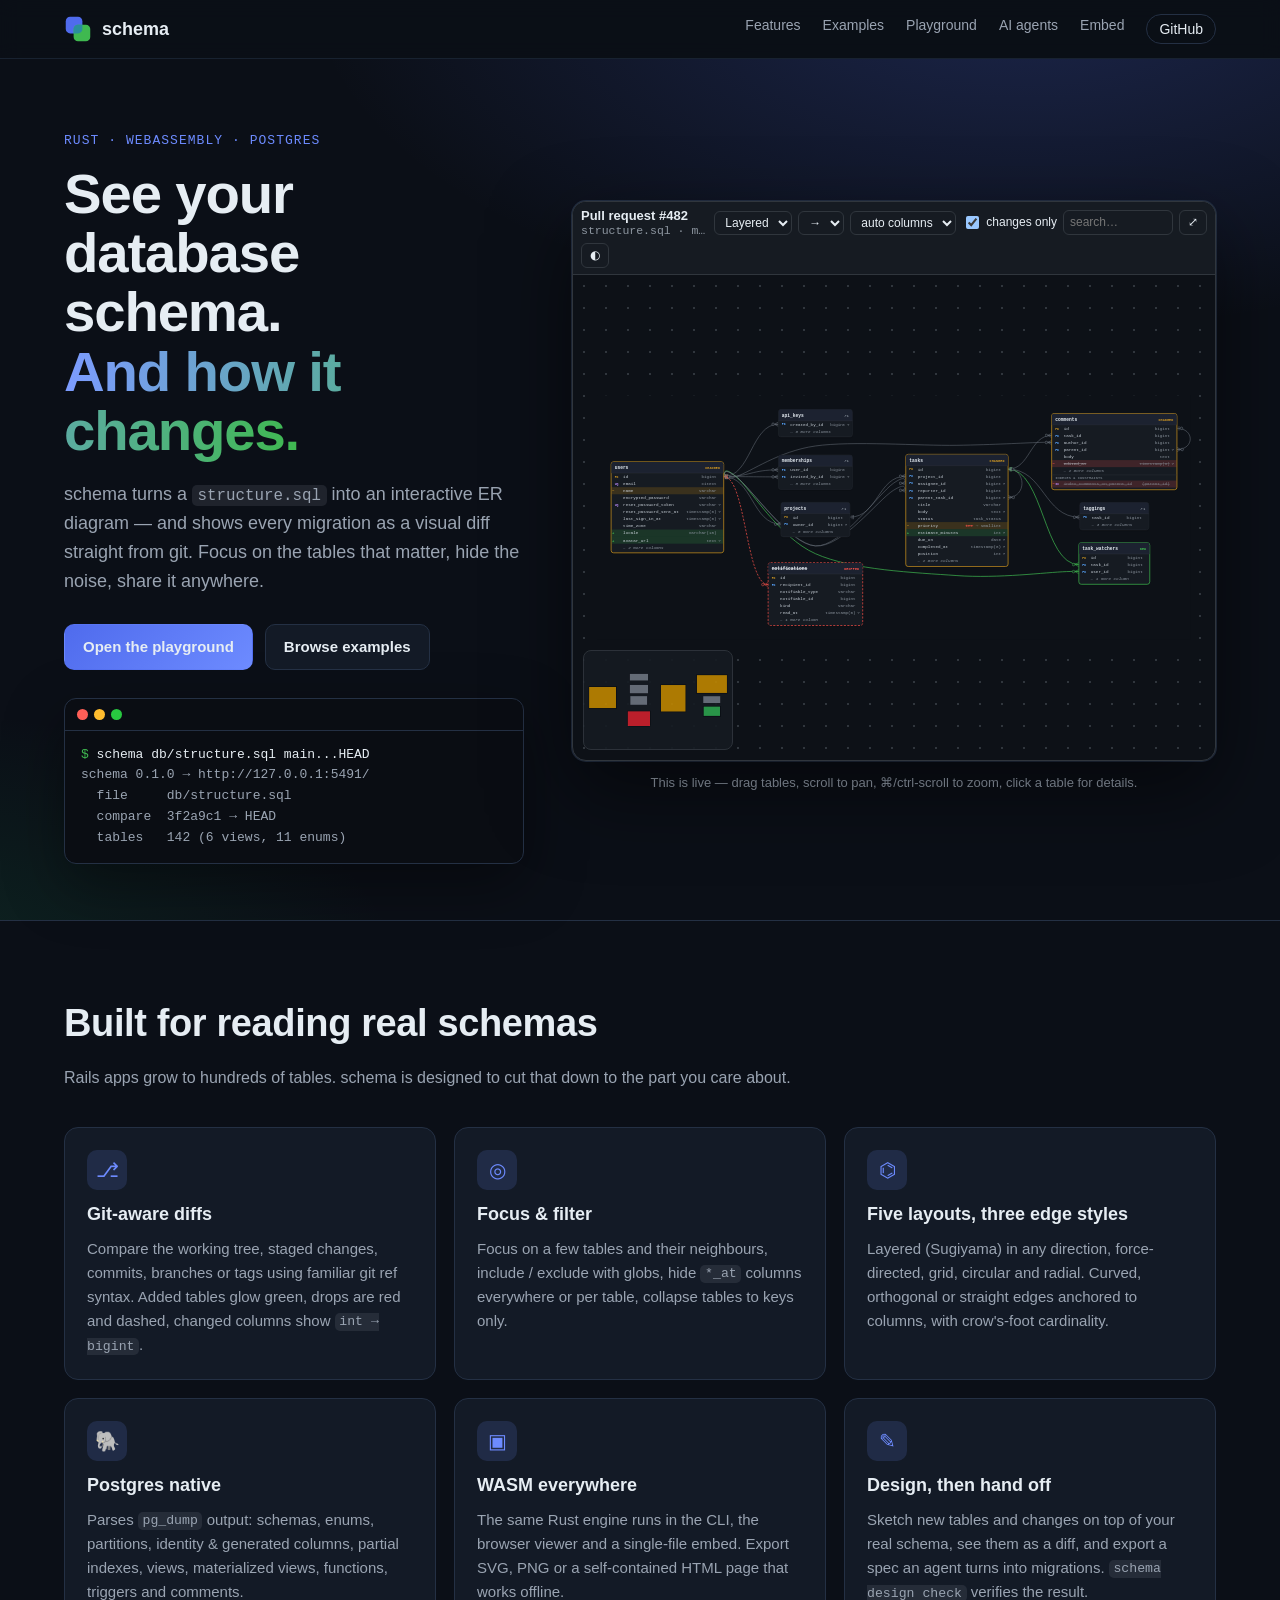
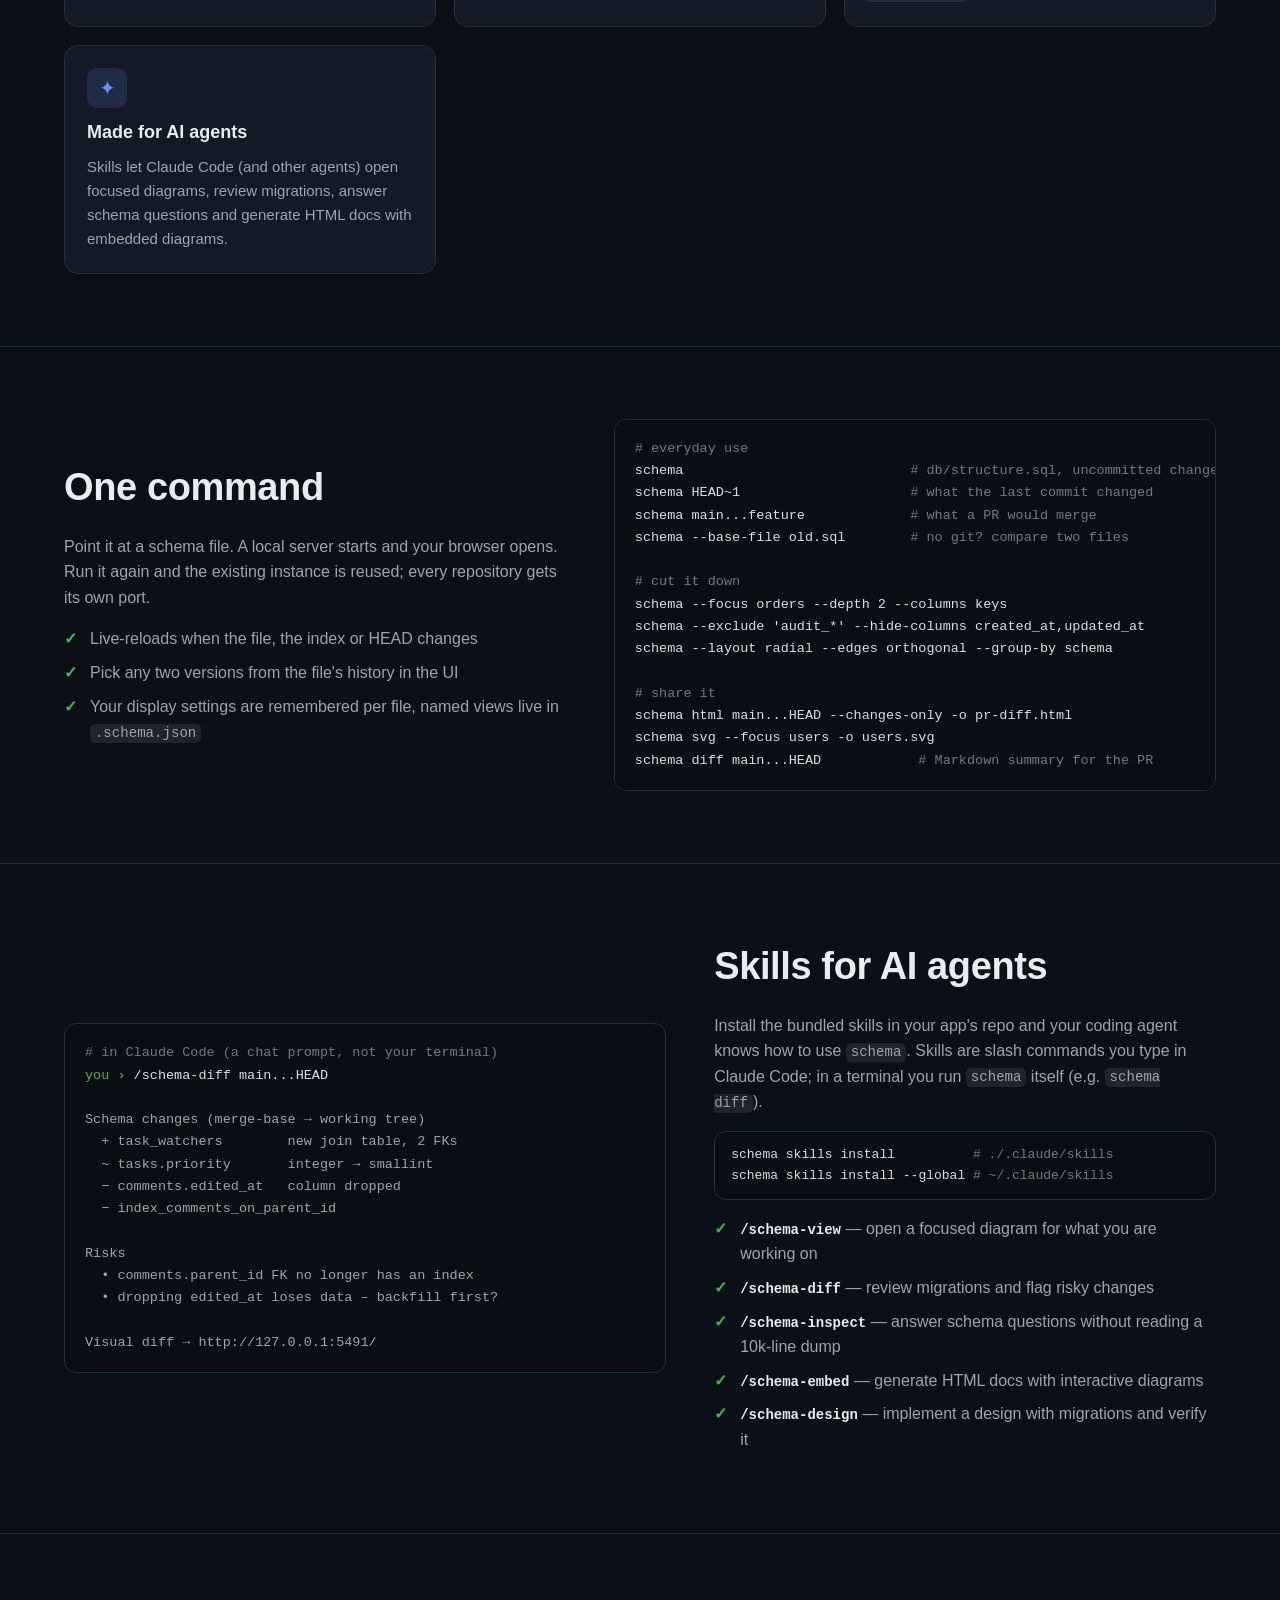
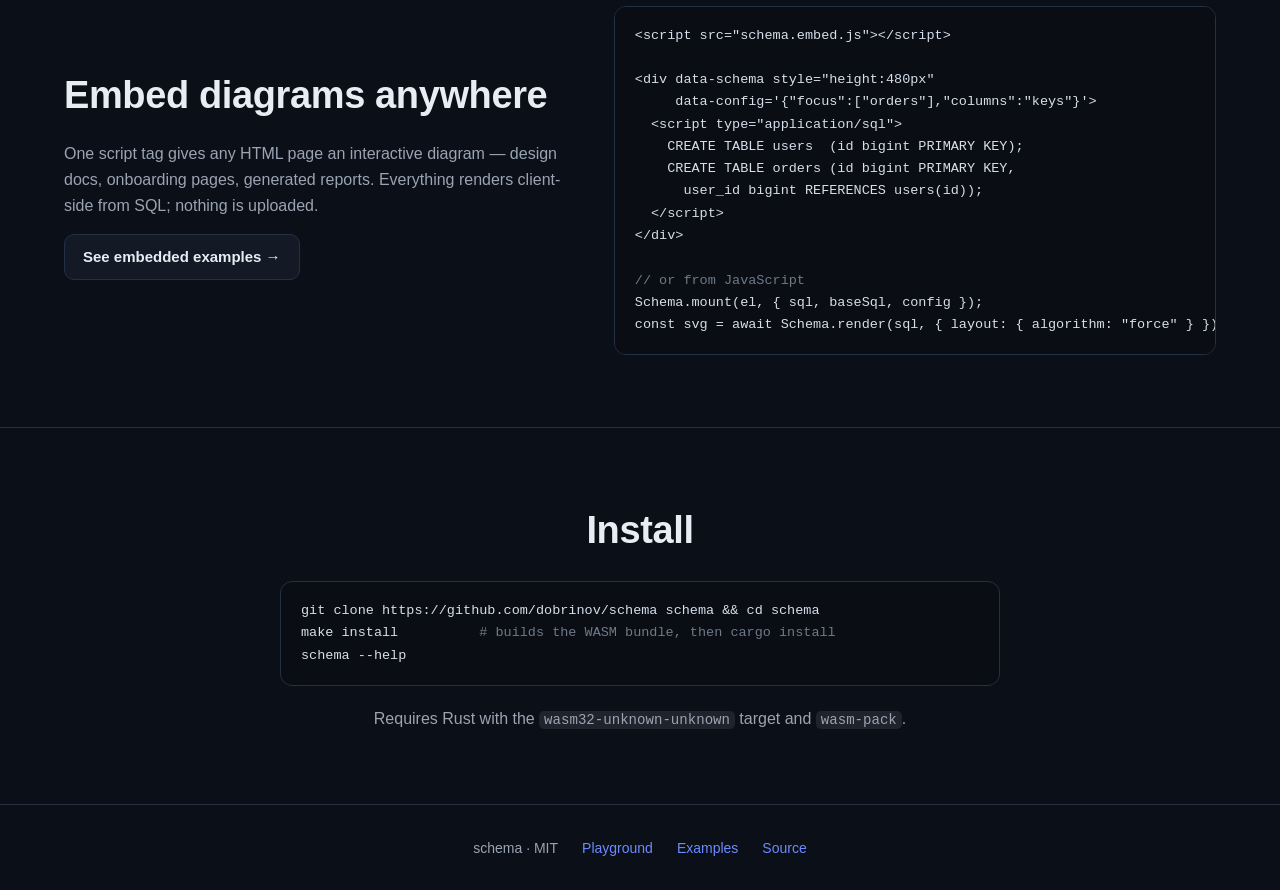
==== docs/index.html @ 9c9663f5 "Design mode: sketch schema changes and hand them to an agent A design is a list of operations (creat" ====
<!doctype html>
<html lang="en">
<head>
<meta charset="utf-8">
<meta name="viewport" content="width=device-width, initial-scale=1">
<title>schema — see your Postgres schema, and how it changes</title>
<meta name="description" content="Interactive ER diagrams and visual git diffs for Postgres structure.sql files. Rust + WebAssembly. CLI, browser viewer, embeddable diagrams and LLM agent skills.">
<link rel="icon" type="image/svg+xml" href="favicon.svg">
<link rel="apple-touch-icon" href="apple-touch-icon.png">
<meta property="og:type" content="website">
<meta property="og:site_name" content="schema">
<meta property="og:title" content="schema — see your Postgres schema, and how it changes">
<meta property="og:description" content="Interactive ER diagrams and visual git diffs for Postgres structure.sql files. Rust + WebAssembly.">
<meta property="og:url" content="https://dobrinov.github.io/schema/">
<meta property="og:image" content="https://dobrinov.github.io/schema/og.png">
<meta property="og:image:width" content="1200">
<meta property="og:image:height" content="630">
<meta property="og:image:alt" content="schema: see your Postgres schema, and how it changes">
<meta name="twitter:card" content="summary_large_image">
<meta name="twitter:image" content="https://dobrinov.github.io/schema/og.png">
<link rel="stylesheet" href="site.css">
<!-- Privacy-friendly analytics by Plausible -->
<script async src="https://stats.aparatnata.com/js/pa-vpEP-87AN5QhZeviK1ZS9.js"></script>
<script>
  window.plausible=window.plausible||function(){(plausible.q=plausible.q||[]).push(arguments)},plausible.init=plausible.init||function(i){plausible.o=i||{}};
  plausible.init()
</script>
</head>
<body>
<header class="nav">
  <a class="brand" href="./"><img class="logo" src="favicon.svg" alt="">schema</a>
  <nav>
    <a href="#features">Features</a>
    <a href="examples/">Examples</a>
    <a href="app/">Playground</a>
    <a href="#agents">AI agents</a>
    <a href="#embed">Embed</a>
    <a class="gh" href="https://github.com/dobrinov/schema">GitHub</a>
  </nav>
</header>

<section class="hero">
  <div class="hero-text">
    <p class="eyebrow">Rust · WebAssembly · Postgres</p>
    <h1>See your database schema.<br><span class="grad">And how it changes.</span></h1>
    <p class="lede">schema turns a <code>structure.sql</code> into an interactive ER diagram — and shows every
      migration as a visual diff straight from git. Focus on the tables that matter, hide the noise, share it anywhere.</p>
    <div class="cta">
      <a class="btn primary" href="app/">Open the playground</a>
      <a class="btn" href="examples/">Browse examples</a>
    </div>
    <div class="terminal">
      <div class="term-bar"><i></i><i></i><i></i></div>
<pre><span class="p">$</span> schema db/structure.sql main...HEAD
<span class="o">schema 0.1.0 → http://127.0.0.1:5491/</span>
<span class="o">  file     db/structure.sql</span>
<span class="o">  compare  3f2a9c1 → HEAD</span>
<span class="o">  tables   142 (6 views, 11 enums)</span></pre>
    </div>
  </div>
  <div class="hero-demo">
    <div class="demo-frame" data-schema data-title="Pull request #482" data-subtitle="structure.sql · main → feature"
         data-src="data/structure.next.sql" data-base-src="data/structure.sql"
         data-config='{"theme":"dark","changes_only":true,"changes_context":1,"hide_columns":["created_at","updated_at"]}'></div>
    <p class="caption">This is live — drag tables, scroll to pan, ⌘/ctrl-scroll to zoom, click a table for details.</p>
  </div>
</section>

<section id="features" class="features">
  <h2>Built for reading real schemas</h2>
  <p class="sub">Rails apps grow to hundreds of tables. schema is designed to cut that down to the part you care about.</p>
  <div class="grid">
    <article>
      <div class="ico">⎇</div>
      <h3>Git-aware diffs</h3>
      <p>Compare the working tree, staged changes, commits, branches or tags using familiar git ref syntax. Added tables glow green, drops are red and dashed, changed columns show <code>int → bigint</code>.</p>
    </article>
    <article>
      <div class="ico">◎</div>
      <h3>Focus &amp; filter</h3>
      <p>Focus on a few tables and their neighbours, include / exclude with globs, hide <code>*_at</code> columns everywhere or per table, collapse tables to keys only.</p>
    </article>
    <article>
      <div class="ico">⌬</div>
      <h3>Five layouts, three edge styles</h3>
      <p>Layered (Sugiyama) in any direction, force-directed, grid, circular and radial. Curved, orthogonal or straight edges anchored to columns, with crow's-foot cardinality.</p>
    </article>
    <article>
      <div class="ico">🐘</div>
      <h3>Postgres native</h3>
      <p>Parses <code>pg_dump</code> output: schemas, enums, partitions, identity &amp; generated columns, partial indexes, views, materialized views, functions, triggers and comments.</p>
    </article>
    <article>
      <div class="ico">▣</div>
      <h3>WASM everywhere</h3>
      <p>The same Rust engine runs in the CLI, the browser viewer and a single-file embed. Export SVG, PNG or a self-contained HTML page that works offline.</p>
    </article>
    <article>
      <div class="ico">✎</div>
      <h3>Design, then hand off</h3>
      <p>Sketch new tables and changes on top of your real schema, see them as a diff, and export a spec an agent turns into migrations. <code>schema design check</code> verifies the result.</p>
    </article>
    <article>
      <div class="ico">✦</div>
      <h3>Made for AI agents</h3>
      <p>Skills let Claude Code (and other agents) open focused diagrams, review migrations, answer schema questions and generate HTML docs with embedded diagrams.</p>
    </article>
  </div>
</section>

<section class="split">
  <div>
    <h2>One command</h2>
    <p>Point it at a schema file. A local server starts and your browser opens. Run it again and the existing instance is reused; every repository gets its own port.</p>
    <ul class="checks">
      <li>Live-reloads when the file, the index or HEAD changes</li>
      <li>Pick any two versions from the file's history in the UI</li>
      <li>Your display settings are remembered per file, named views live in <code>.schema.json</code></li>
    </ul>
  </div>
<pre class="code"><span class="c"># everyday use</span>
schema                            <span class="c"># db/structure.sql, uncommitted changes</span>
schema HEAD~1                     <span class="c"># what the last commit changed</span>
schema main...feature             <span class="c"># what a PR would merge</span>
schema --base-file old.sql        <span class="c"># no git? compare two files</span>

<span class="c"># cut it down</span>
schema --focus orders --depth 2 --columns keys
schema --exclude 'audit_*' --hide-columns created_at,updated_at
schema --layout radial --edges orthogonal --group-by schema

<span class="c"># share it</span>
schema html main...HEAD --changes-only -o pr-diff.html
schema svg --focus users -o users.svg
schema diff main...HEAD            <span class="c"># Markdown summary for the PR</span></pre>
</section>

<section id="agents" class="split reverse">
<pre class="code"><span class="c"># in Claude Code (a chat prompt, not your terminal)</span>
<span class="p">you ›</span> /schema-diff main...HEAD

<span class="o">Schema changes (merge-base → working tree)
  + task_watchers        new join table, 2 FKs
  ~ tasks.priority       integer → smallint
  − comments.edited_at   column dropped
  − index_comments_on_parent_id

Risks
  • comments.parent_id FK no longer has an index
  • dropping edited_at loses data – backfill first?

Visual diff → http://127.0.0.1:5491/</span></pre>
  <div>
    <h2>Skills for AI agents</h2>
    <p>Install the bundled skills in your app's repo and your coding agent knows how to use <code>schema</code>. Skills are slash commands you type in Claude Code; in a terminal you run <code>schema</code> itself (e.g. <code>schema diff</code>).</p>
<pre class="code small">schema skills install          <span class="c"># ./.claude/skills</span>
schema skills install --global <span class="c"># ~/.claude/skills</span></pre>
    <ul class="checks">
      <li><b>/schema-view</b> — open a focused diagram for what you are working on</li>
      <li><b>/schema-diff</b> — review migrations and flag risky changes</li>
      <li><b>/schema-inspect</b> — answer schema questions without reading a 10k-line dump</li>
      <li><b>/schema-embed</b> — generate HTML docs with interactive diagrams</li>
      <li><b>/schema-design</b> — implement a design with migrations and verify it</li>
    </ul>
  </div>
</section>

<section id="embed" class="split">
  <div>
    <h2>Embed diagrams anywhere</h2>
    <p>One script tag gives any HTML page an interactive diagram — design docs, onboarding pages, generated reports. Everything renders client-side from SQL; nothing is uploaded.</p>
    <p><a class="btn" href="examples/">See embedded examples →</a></p>
  </div>
<pre class="code">&lt;script src="schema.embed.js"&gt;&lt;/script&gt;

&lt;div data-schema style="height:480px"
     data-config='{"focus":["orders"],"columns":"keys"}'&gt;
  &lt;script type="application/sql"&gt;
    CREATE TABLE users  (id bigint PRIMARY KEY);
    CREATE TABLE orders (id bigint PRIMARY KEY,
      user_id bigint REFERENCES users(id));
  &lt;/script&gt;
&lt;/div&gt;

<span class="c">// or from JavaScript</span>
Schema.mount(el, { sql, baseSql, config });
const svg = await Schema.render(sql, { layout: { algorithm: "force" } });</pre>
</section>

<section class="install">
  <h2>Install</h2>
<pre class="code">git clone https://github.com/dobrinov/schema schema && cd schema
make install          <span class="c"># builds the WASM bundle, then cargo install</span>
schema --help</pre>
  <p class="sub">Requires Rust with the <code>wasm32-unknown-unknown</code> target and <code>wasm-pack</code>.</p>
</section>

<footer>
  <span>schema · MIT</span>
  <a href="app/">Playground</a><a href="examples/">Examples</a><a href="https://github.com/dobrinov/schema">Source</a>
</footer>

<script src="schema.embed.js"></script>
</body>
</html>
---- docs/site.css ----
:root { --bg: #0b0f17; --bg2: #111827; --card: #131a26; --fg: #e6edf3; --muted: #9aa4b2; --border: #243044; --accent: #6d8bff; --green: #3fb950; --mono: ui-monospace, SFMono-Regular, "SF Mono", Menlo, Consolas, monospace; color-scheme: dark; }
* { box-sizing: border-box; }
html { scroll-behavior: smooth; }
body { margin: 0; background: var(--bg); color: var(--fg); font: 16px/1.6 -apple-system, BlinkMacSystemFont, "Segoe UI", Inter, Helvetica, Arial, sans-serif; }
a { color: var(--accent); text-decoration: none; }
code { font-family: var(--mono); font-size: .88em; background: rgba(110,118,129,.2); padding: .1em .35em; border-radius: 5px; }
.nav { position: sticky; top: 0; z-index: 10; display: flex; align-items: center; justify-content: space-between; padding: 14px clamp(16px, 5vw, 64px); background: rgba(11,15,23,.8); backdrop-filter: blur(10px); border-bottom: 1px solid rgba(36,48,68,.6); }
.brand { display: flex; align-items: center; gap: 10px; color: var(--fg); font-weight: 700; font-size: 18px; }
.logo { width: 28px; height: 28px; display: block; }
.nav nav { display: flex; gap: 22px; flex-wrap: wrap; }
.nav nav a { color: var(--muted); font-size: 14px; }
.nav nav a:hover { color: var(--fg); }
.nav .gh { color: var(--fg); border: 1px solid var(--border); padding: 3px 12px; border-radius: 999px; }

.hero { display: grid; grid-template-columns: minmax(0, 5fr) minmax(0, 7fr); gap: 48px; align-items: center; padding: 72px clamp(16px, 5vw, 64px) 56px; background: radial-gradient(1200px 600px at 80% -10%, rgba(79,107,237,.25), transparent 60%), radial-gradient(900px 500px at -10% 110%, rgba(26,155,91,.18), transparent 60%); }
.eyebrow { font-family: var(--mono); color: var(--accent); font-size: 13px; letter-spacing: .08em; text-transform: uppercase; margin: 0 0 12px; }
h1 { font-size: clamp(34px, 4.4vw, 58px); line-height: 1.05; margin: 0 0 20px; letter-spacing: -.02em; }
.grad { background: linear-gradient(90deg, #7c9bff, #3fb950); -webkit-background-clip: text; background-clip: text; color: transparent; }
.lede { color: var(--muted); font-size: 18px; max-width: 34em; }
.cta { display: flex; gap: 12px; margin: 28px 0; flex-wrap: wrap; }
.btn { display: inline-block; padding: 10px 18px; border-radius: 10px; border: 1px solid var(--border); color: var(--fg); font-weight: 600; font-size: 15px; background: var(--card); transition: transform .15s, border-color .15s; }
.btn:hover { transform: translateY(-1px); border-color: var(--accent); }
.btn.primary { background: linear-gradient(135deg, #4f6bed, #6d8bff); border-color: transparent; }
.terminal { background: #0a0d13; border: 1px solid var(--border); border-radius: 12px; overflow: hidden; max-width: 560px; box-shadow: 0 20px 60px rgba(0,0,0,.4); }
.term-bar { display: flex; gap: 6px; padding: 10px 12px; border-bottom: 1px solid var(--border); }
.term-bar i { width: 11px; height: 11px; border-radius: 50%; background: #3a4456; }
.term-bar i:nth-child(1) { background: #ff5f57; } .term-bar i:nth-child(2) { background: #febc2e; } .term-bar i:nth-child(3) { background: #28c840; }
.terminal pre { margin: 0; padding: 14px 16px; font: 13px/1.6 var(--mono); overflow-x: auto; }
.p { color: var(--green); } .o { color: var(--muted); } .c { color: #6e7a8a; }
.hero-demo { min-width: 0; }
.demo-frame { height: 560px; border-radius: 14px !important; box-shadow: 0 30px 80px rgba(0,0,0,.5), 0 0 0 1px var(--border); }
.caption { color: var(--muted); font-size: 13px; text-align: center; margin: 12px 0 0; }

section { padding: 72px clamp(16px, 5vw, 64px); }
h2 { font-size: clamp(26px, 3vw, 38px); margin: 0 0 12px; letter-spacing: -.01em; }
.sub { color: var(--muted); margin: 0 0 36px; max-width: 46em; }
.features { text-align: left; border-top: 1px solid var(--border); }
.grid { display: grid; grid-template-columns: repeat(auto-fit, minmax(280px, 1fr)); gap: 18px; }
.grid article { background: var(--card); border: 1px solid var(--border); border-radius: 14px; padding: 22px; transition: border-color .2s, transform .2s; }
.grid article:hover { border-color: #3a4a66; transform: translateY(-2px); }
.grid h3 { margin: 10px 0 8px; font-size: 18px; }
.grid p { color: var(--muted); margin: 0; font-size: 15px; }
.ico { width: 40px; height: 40px; border-radius: 10px; display: grid; place-items: center; background: rgba(109,139,255,.15); color: var(--accent); font-size: 20px; }

.split { display: grid; grid-template-columns: minmax(0, 1fr) minmax(0, 1.2fr); gap: 48px; align-items: center; border-top: 1px solid var(--border); }
.split.reverse { grid-template-columns: minmax(0, 1.2fr) minmax(0, 1fr); }
.split p { color: var(--muted); }
.code { background: #0a0d13; border: 1px solid var(--border); border-radius: 12px; padding: 18px 20px; font: 13.5px/1.65 var(--mono); overflow-x: auto; margin: 0; color: #d6deea; }
.code.small { font-size: 13px; padding: 12px 16px; margin: 12px 0; }
.checks { list-style: none; padding: 0; margin: 16px 0 0; }
.checks li { padding-left: 26px; position: relative; margin: 8px 0; color: var(--muted); }
.checks li::before { content: "✓"; position: absolute; left: 0; color: var(--green); font-weight: 700; }
.checks b { color: var(--fg); font-family: var(--mono); font-size: 14px; }
.install { border-top: 1px solid var(--border); text-align: center; }
.install .code { max-width: 720px; margin: 20px auto; text-align: left; }
.install .sub { margin: 0 auto; }
footer { display: flex; gap: 24px; justify-content: center; padding: 32px; border-top: 1px solid var(--border); color: var(--muted); font-size: 14px; }

/* examples page */
.page { padding: 48px clamp(16px, 5vw, 64px); }
.page h1 { font-size: clamp(30px, 3.5vw, 44px); }
.example { margin: 0 0 56px; }
.example h2 { font-size: 22px; margin: 0 0 6px; }
.example p { color: var(--muted); margin: 0 0 14px; max-width: 60em; }
.example .frame { height: 540px; }
.example details { margin-top: 10px; }
.example summary { cursor: pointer; color: var(--muted); font-size: 14px; }
.example pre { margin-top: 8px; }
.toc { display: flex; flex-wrap: wrap; gap: 8px; margin: 0 0 40px; }
.toc a { border: 1px solid var(--border); border-radius: 999px; padding: 4px 12px; font-size: 14px; color: var(--fg); background: var(--card); }

@media (max-width: 980px) {
  .hero, .split, .split.reverse { grid-template-columns: 1fr; }
  .demo-frame { height: 440px; }
  .nav nav a:not(.gh) { display: none; }
}
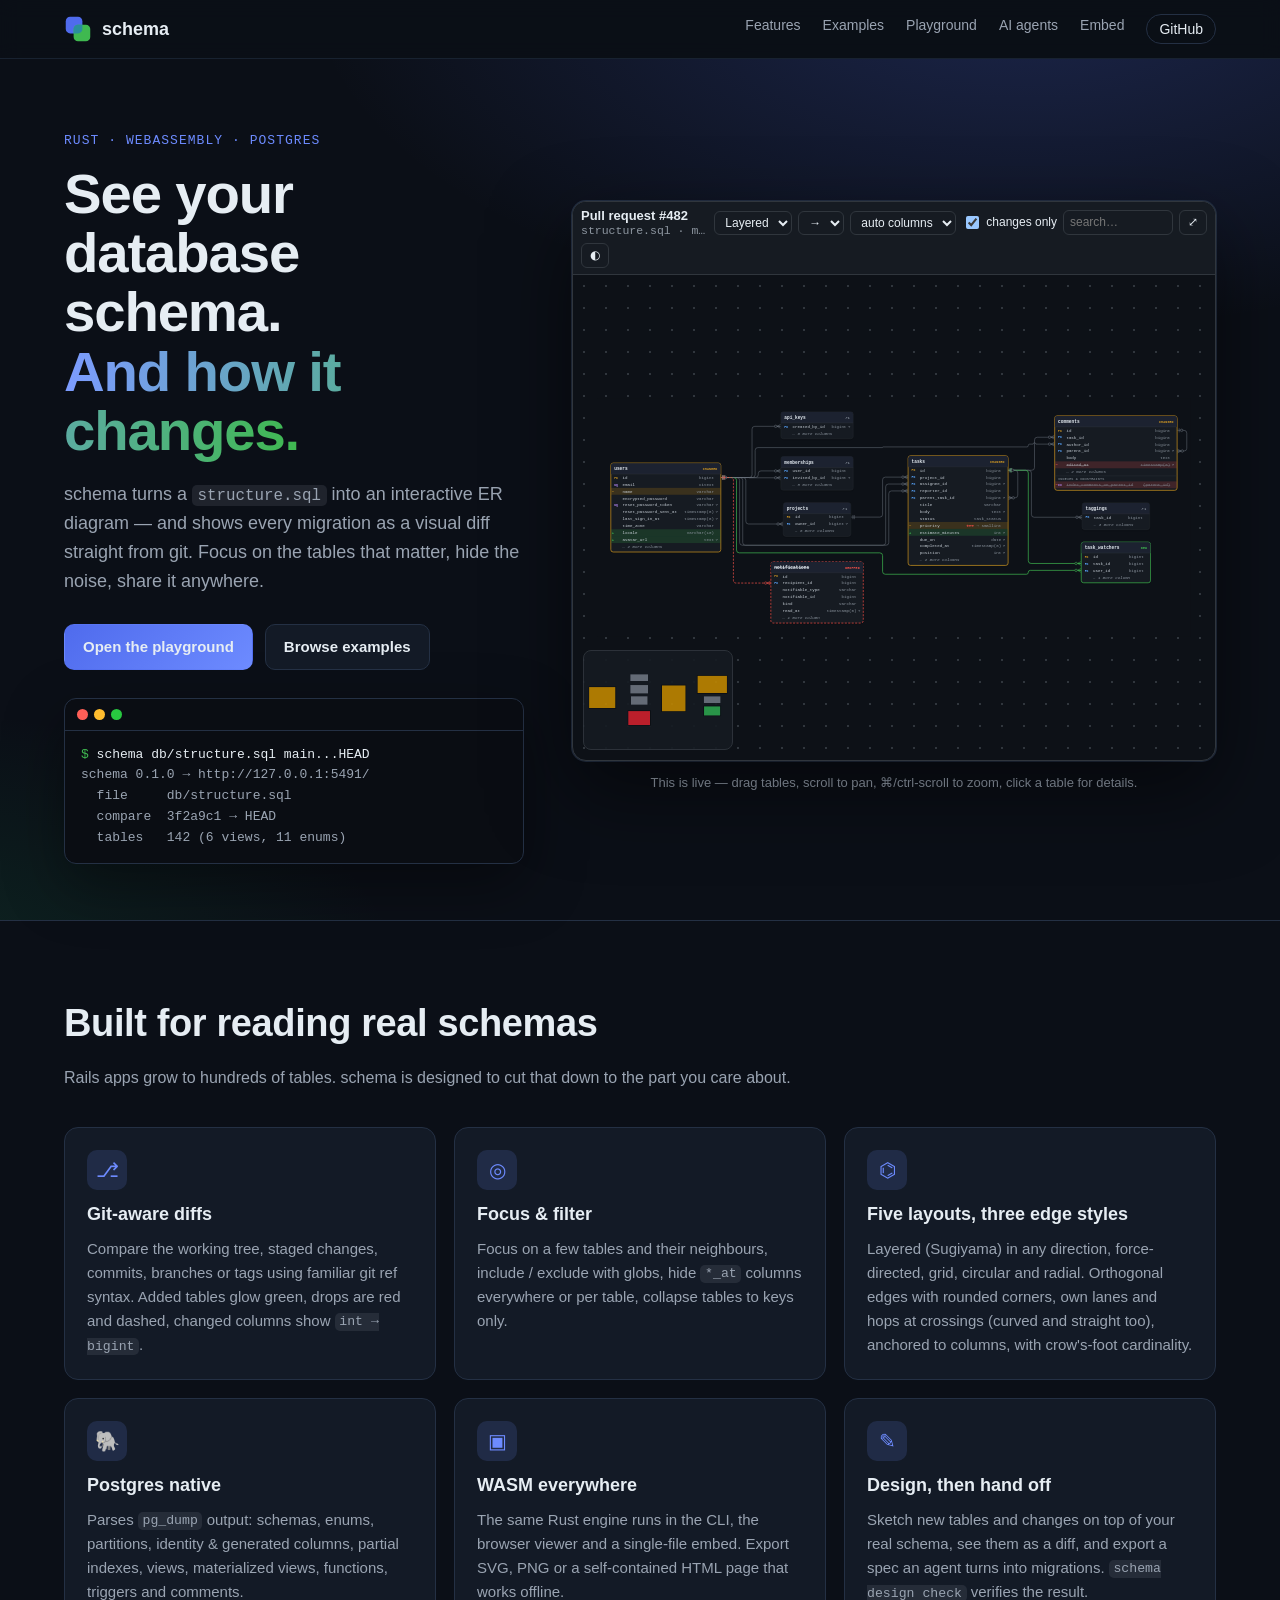
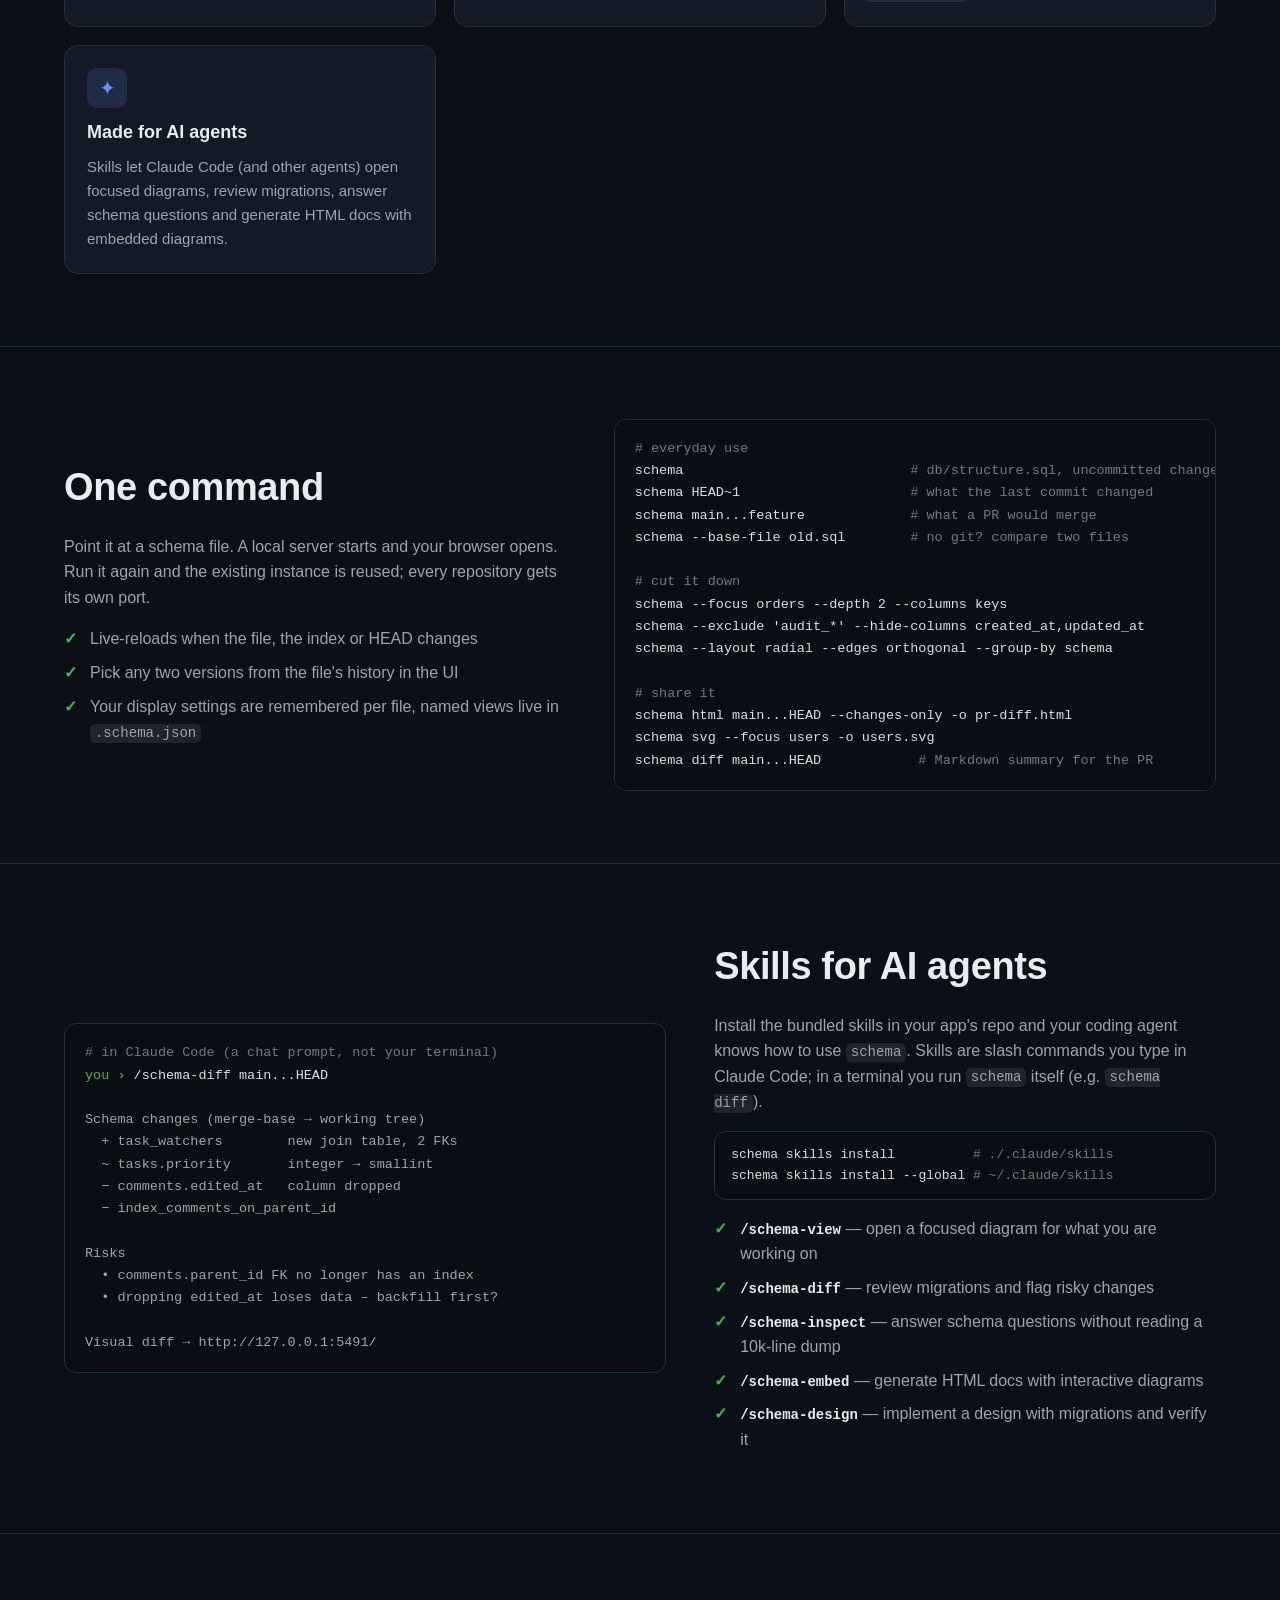
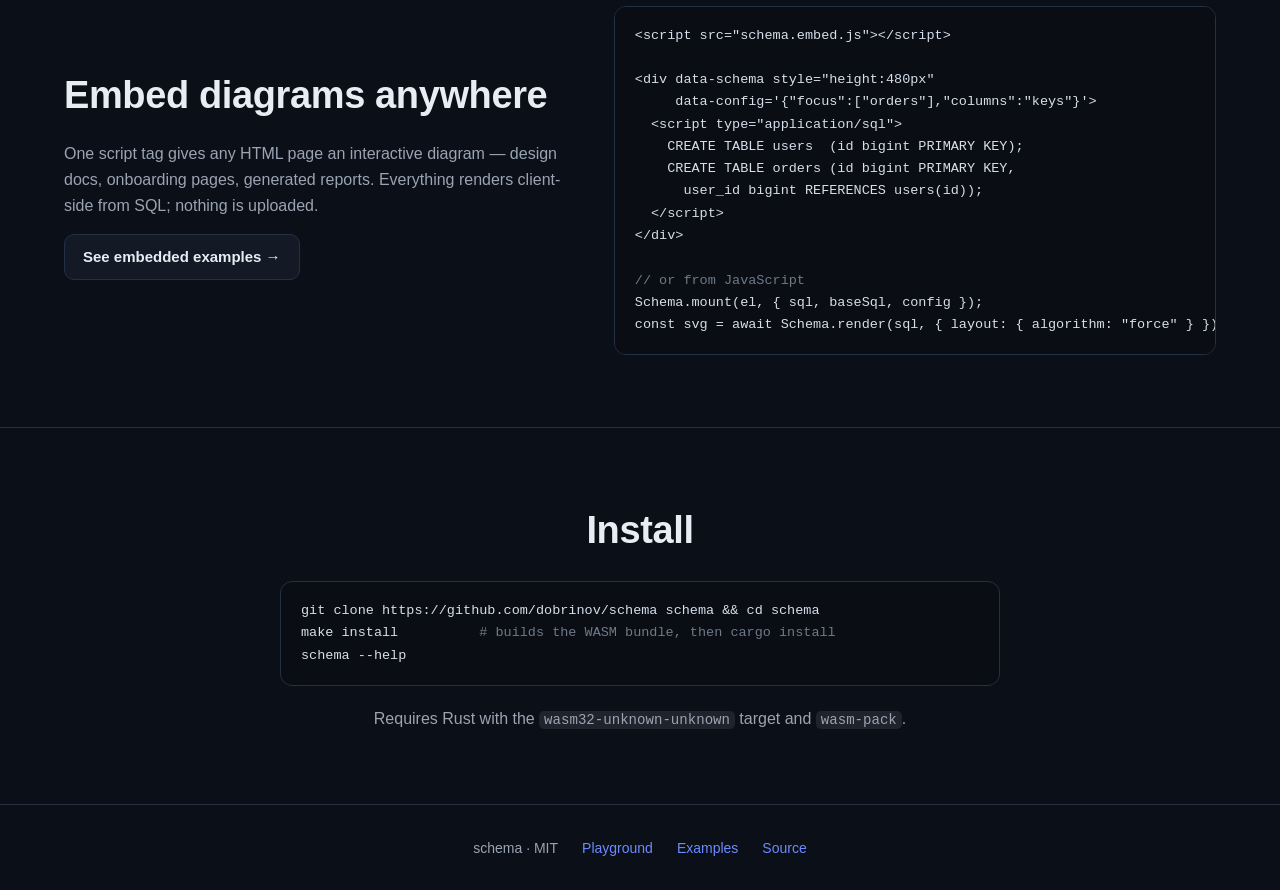
==== commit c731acfd: "Orthogonal edges by default, routed globally with lanes and crossing hops A new router (crates/core/" ====
--- a/docs/index.html
+++ b/docs/index.html
@@ -83,7 +83,7 @@
     <article>
       <div class="ico">⌬</div>
       <h3>Five layouts, three edge styles</h3>
-      <p>Layered (Sugiyama) in any direction, force-directed, grid, circular and radial. Curved, orthogonal or straight edges anchored to columns, with crow's-foot cardinality.</p>
+      <p>Layered (Sugiyama) in any direction, force-directed, grid, circular and radial. Orthogonal edges with rounded corners, own lanes and hops at crossings (curved and straight too), anchored to columns, with crow's-foot cardinality.</p>
     </article>
     <article>
       <div class="ico">🐘</div>
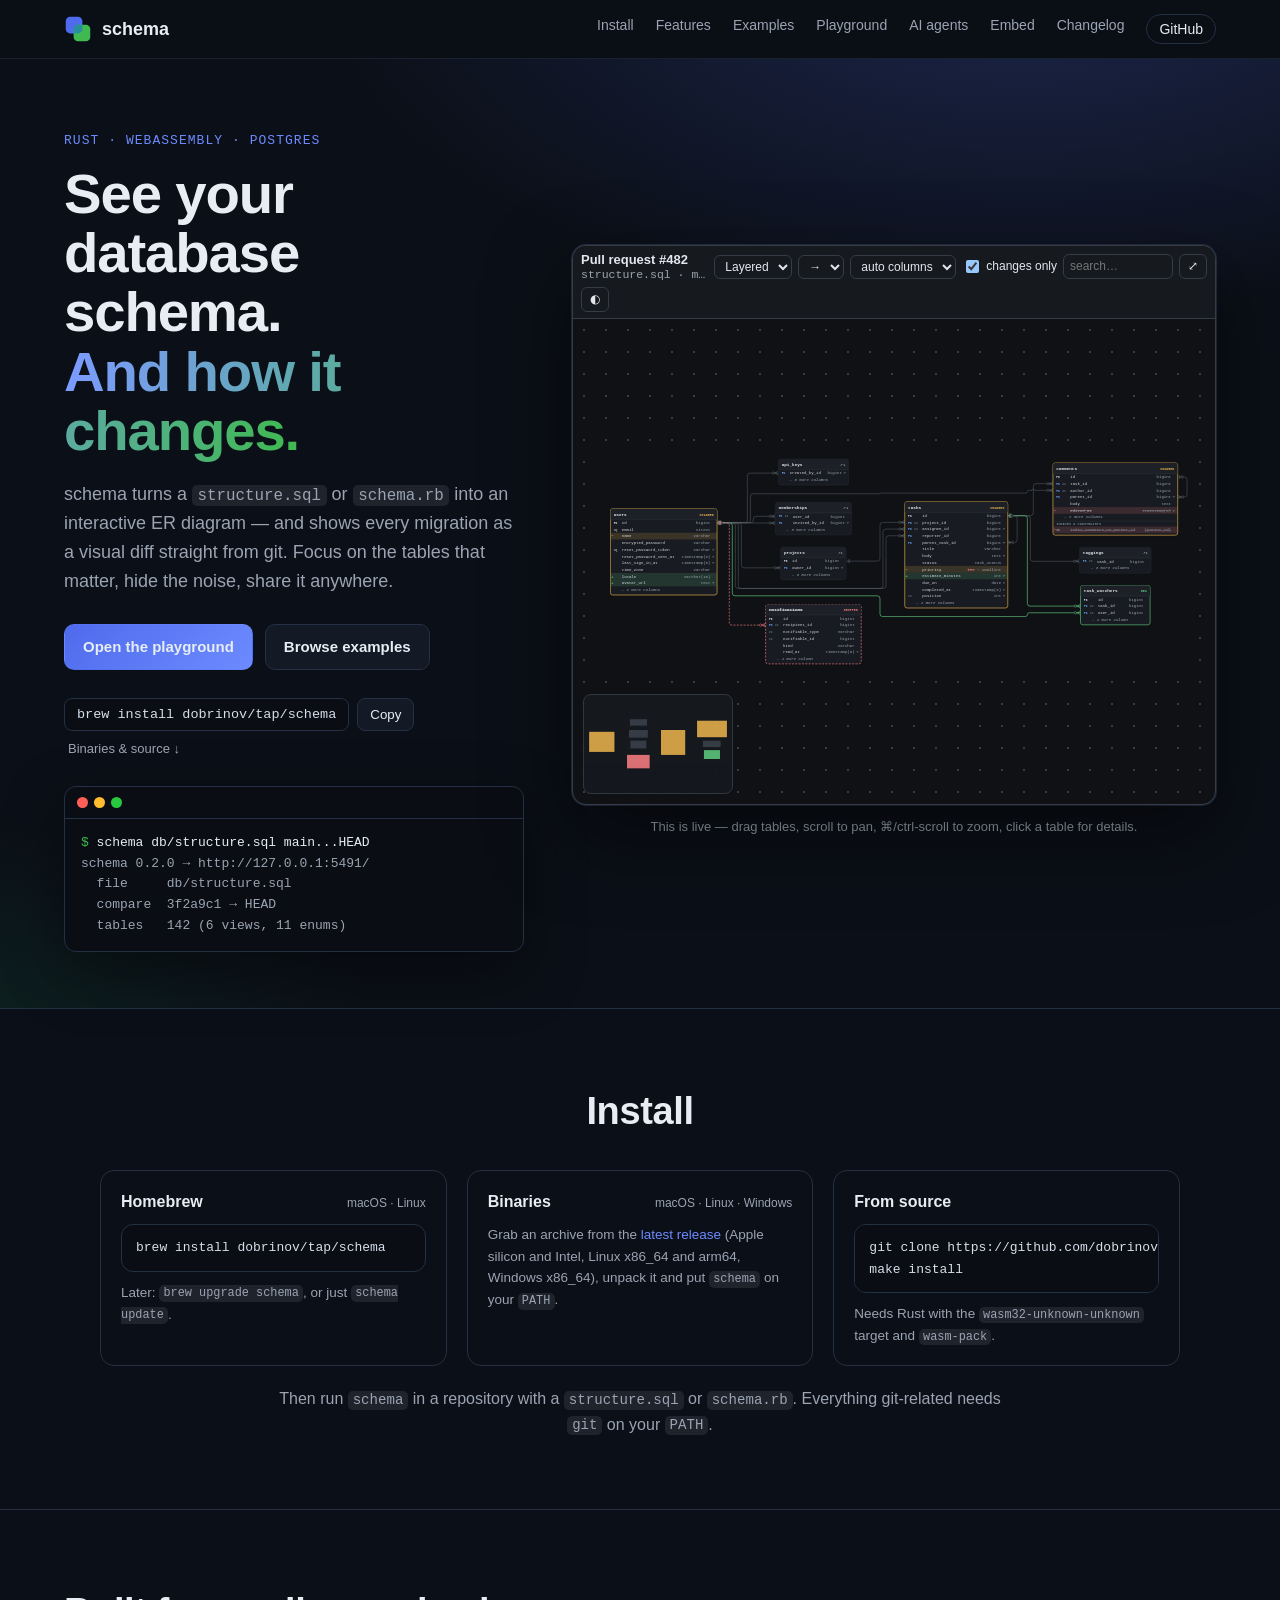
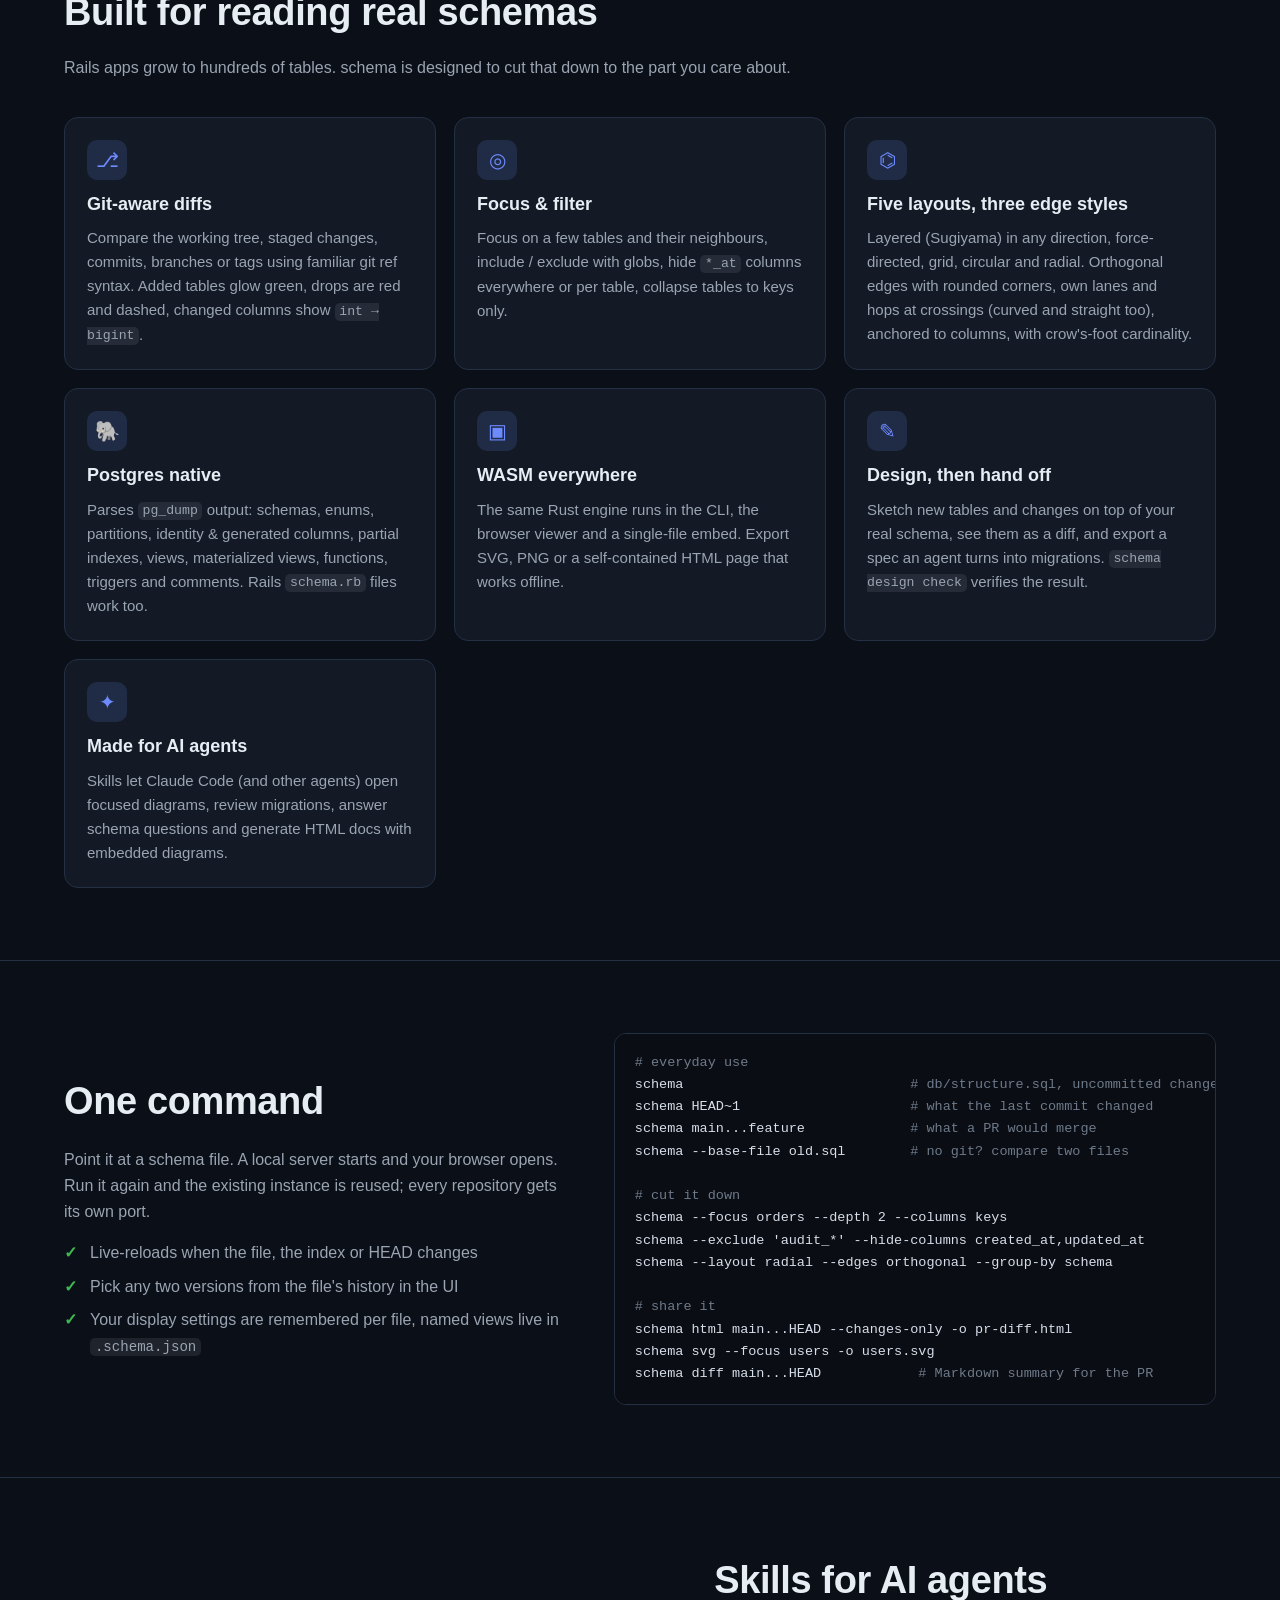
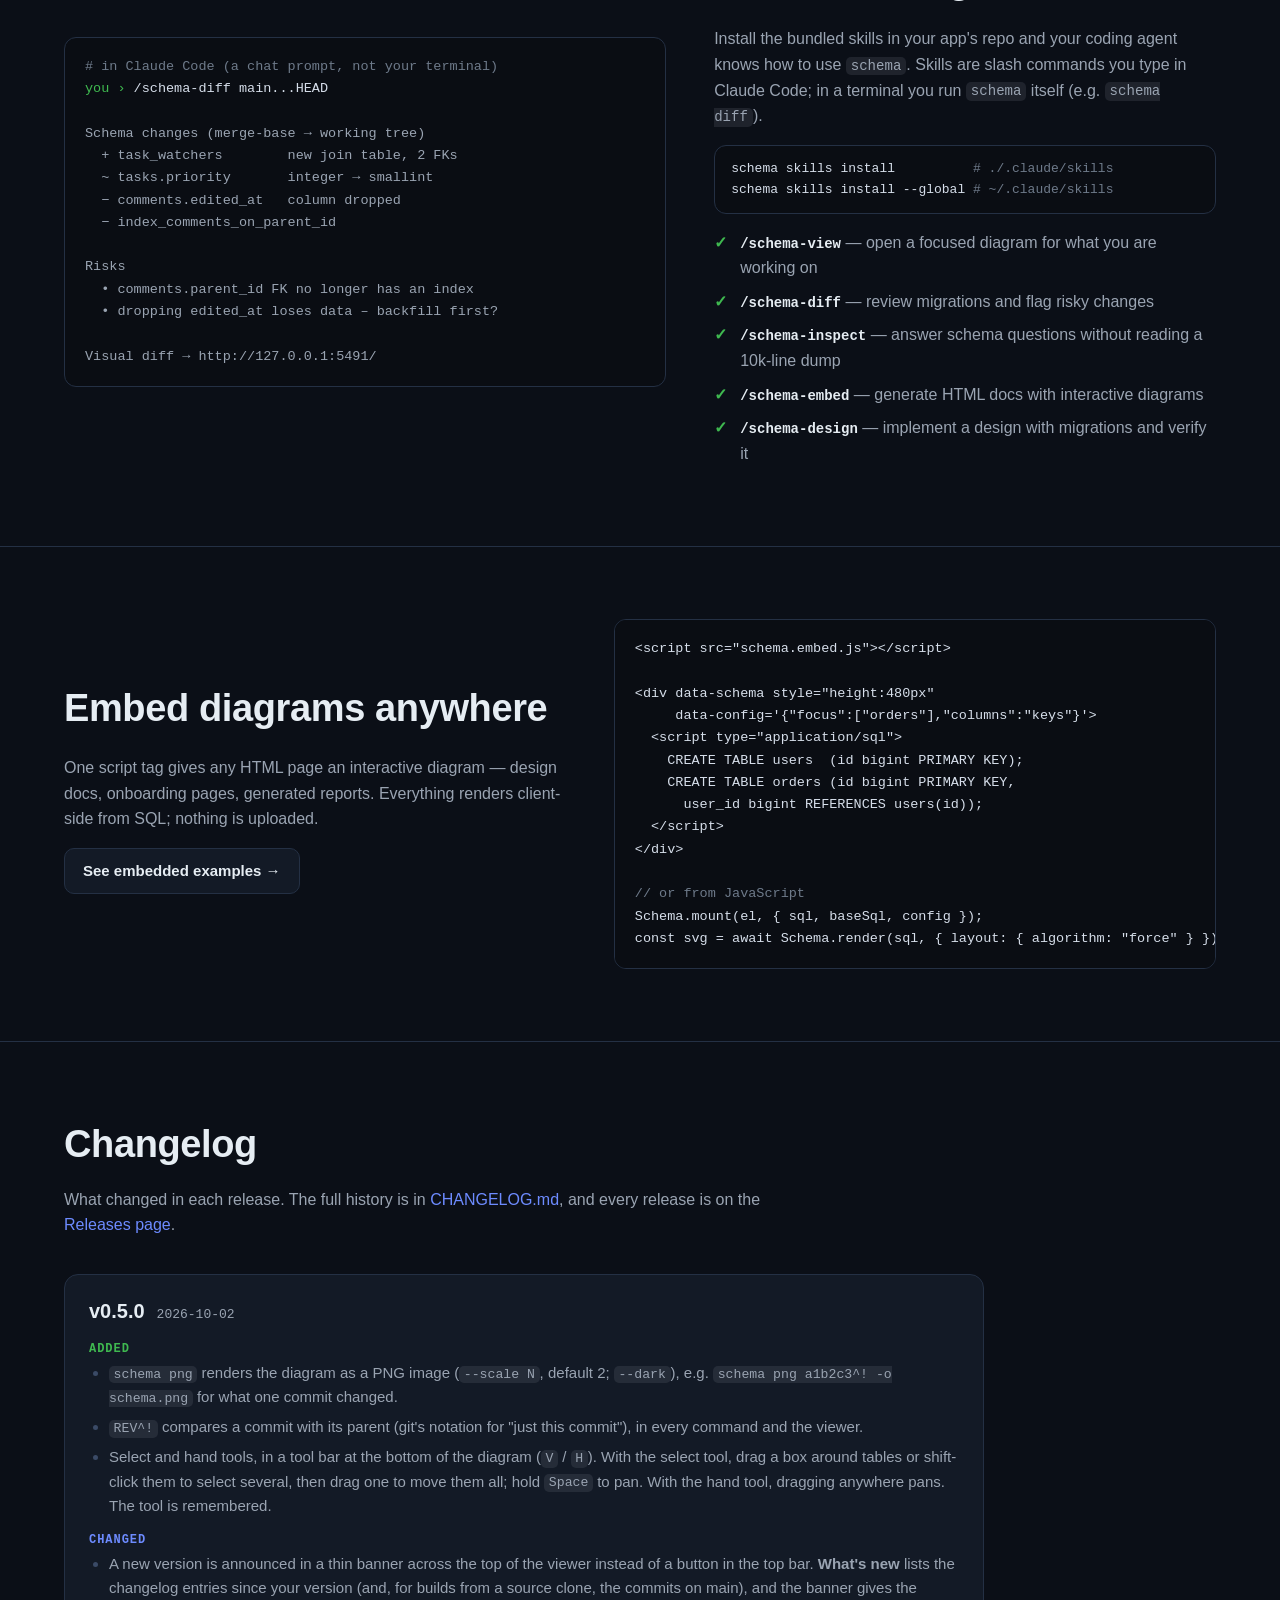
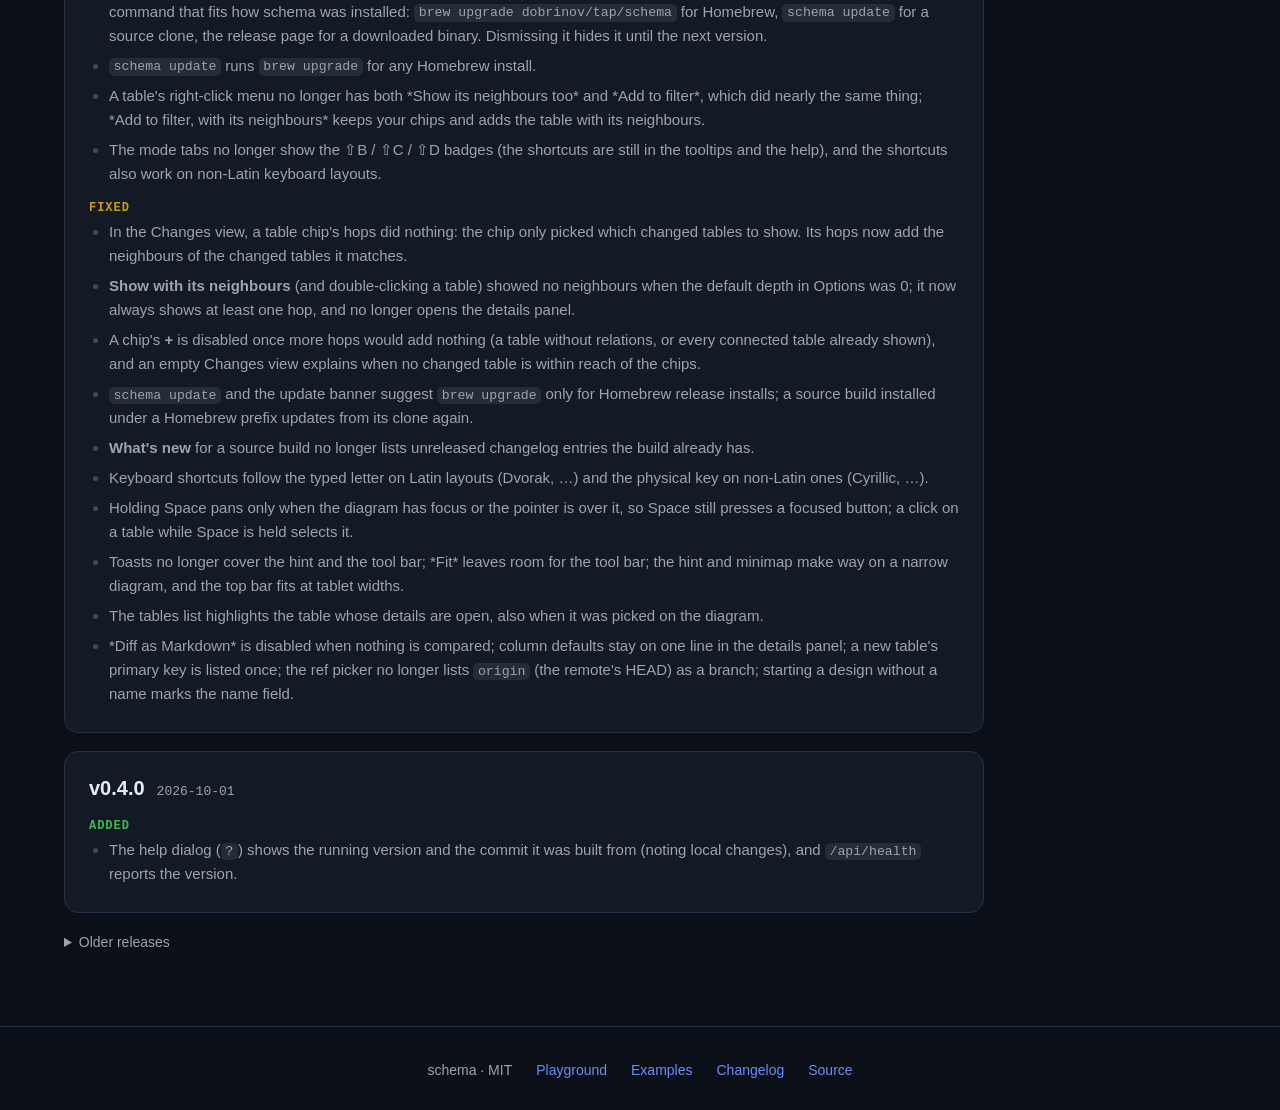
==== commit d5a41773: "Site: rebuild for v0.5.0 Co-Authored-By: Claude Opus 5.5 <noreply@anthropic.com>" ====
--- a/docs/index.html
+++ b/docs/index.html
@@ -4,13 +4,13 @@
 <meta charset="utf-8">
 <meta name="viewport" content="width=device-width, initial-scale=1">
 <title>schema — see your Postgres schema, and how it changes</title>
-<meta name="description" content="Interactive ER diagrams and visual git diffs for Postgres structure.sql files. Rust + WebAssembly. CLI, browser viewer, embeddable diagrams and LLM agent skills.">
+<meta name="description" content="Interactive ER diagrams and visual git diffs for Postgres structure.sql and Rails schema.rb files. Rust + WebAssembly. CLI, browser viewer, embeddable diagrams and LLM agent skills.">
 <link rel="icon" type="image/svg+xml" href="favicon.svg">
 <link rel="apple-touch-icon" href="apple-touch-icon.png">
 <meta property="og:type" content="website">
 <meta property="og:site_name" content="schema">
 <meta property="og:title" content="schema — see your Postgres schema, and how it changes">
-<meta property="og:description" content="Interactive ER diagrams and visual git diffs for Postgres structure.sql files. Rust + WebAssembly.">
+<meta property="og:description" content="Interactive ER diagrams and visual git diffs for Postgres structure.sql and Rails schema.rb files. Rust + WebAssembly.">
 <meta property="og:url" content="https://dobrinov.github.io/schema/">
 <meta property="og:image" content="https://dobrinov.github.io/schema/og.png">
 <meta property="og:image:width" content="1200">
@@ -30,11 +30,13 @@
 <header class="nav">
   <a class="brand" href="./"><img class="logo" src="favicon.svg" alt="">schema</a>
   <nav>
+    <a href="#install">Install</a>
     <a href="#features">Features</a>
     <a href="examples/">Examples</a>
     <a href="app/">Playground</a>
     <a href="#agents">AI agents</a>
     <a href="#embed">Embed</a>
+    <a href="#changelog">Changelog</a>
     <a class="gh" href="https://github.com/dobrinov/schema">GitHub</a>
   </nav>
 </header>
@@ -43,16 +45,21 @@
   <div class="hero-text">
     <p class="eyebrow">Rust · WebAssembly · Postgres</p>
     <h1>See your database schema.<br><span class="grad">And how it changes.</span></h1>
-    <p class="lede">schema turns a <code>structure.sql</code> into an interactive ER diagram — and shows every
+    <p class="lede">schema turns a <code>structure.sql</code> or <code>schema.rb</code> into an interactive ER diagram — and shows every
       migration as a visual diff straight from git. Focus on the tables that matter, hide the noise, share it anywhere.</p>
     <div class="cta">
       <a class="btn primary" href="app/">Open the playground</a>
       <a class="btn" href="examples/">Browse examples</a>
     </div>
+    <div class="install-line">
+      <code id="brew-cmd">brew install dobrinov/tap/schema</code>
+      <button type="button" id="brew-copy" title="Copy to clipboard">Copy</button>
+      <a href="#install">Binaries &amp; source ↓</a>
+    </div>
     <div class="terminal">
       <div class="term-bar"><i></i><i></i><i></i></div>
 <pre><span class="p">$</span> schema db/structure.sql main...HEAD
-<span class="o">schema 0.1.0 → http://127.0.0.1:5491/</span>
+<span class="o">schema 0.2.0 → http://127.0.0.1:5491/</span>
 <span class="o">  file     db/structure.sql</span>
 <span class="o">  compare  3f2a9c1 → HEAD</span>
 <span class="o">  tables   142 (6 views, 11 enums)</span></pre>
@@ -66,6 +73,28 @@
   </div>
 </section>
 
+<section id="install" class="install">
+  <h2>Install</h2>
+  <div class="install-grid">
+    <div>
+      <h3>Homebrew <span>macOS · Linux</span></h3>
+<pre class="code">brew install dobrinov/tap/schema</pre>
+      <p class="sub">Later: <code>brew upgrade schema</code>, or just <code>schema update</code>.</p>
+    </div>
+    <div>
+      <h3>Binaries <span>macOS · Linux · Windows</span></h3>
+      <p class="sub">Grab an archive from the <a href="https://github.com/dobrinov/schema/releases/latest">latest release</a> (Apple silicon and Intel, Linux x86_64 and arm64, Windows x86_64), unpack it and put <code>schema</code> on your <code>PATH</code>.</p>
+    </div>
+    <div>
+      <h3>From source</h3>
+<pre class="code">git clone https://github.com/dobrinov/schema schema && cd schema
+make install</pre>
+      <p class="sub">Needs Rust with the <code>wasm32-unknown-unknown</code> target and <code>wasm-pack</code>.</p>
+    </div>
+  </div>
+  <p class="sub">Then run <code>schema</code> in a repository with a <code>structure.sql</code> or <code>schema.rb</code>. Everything git-related needs <code>git</code> on your <code>PATH</code>.</p>
+</section>
+
 <section id="features" class="features">
   <h2>Built for reading real schemas</h2>
   <p class="sub">Rails apps grow to hundreds of tables. schema is designed to cut that down to the part you care about.</p>
@@ -88,7 +117,7 @@
     <article>
       <div class="ico">🐘</div>
       <h3>Postgres native</h3>
-      <p>Parses <code>pg_dump</code> output: schemas, enums, partitions, identity &amp; generated columns, partial indexes, views, materialized views, functions, triggers and comments.</p>
+      <p>Parses <code>pg_dump</code> output: schemas, enums, partitions, identity &amp; generated columns, partial indexes, views, materialized views, functions, triggers and comments. Rails <code>schema.rb</code> files work too.</p>
     </article>
     <article>
       <div class="ico">▣</div>
@@ -187,19 +216,103 @@
 const svg = await Schema.render(sql, { layout: { algorithm: "force" } });</pre>
 </section>
 
-<section class="install">
-  <h2>Install</h2>
-<pre class="code">git clone https://github.com/dobrinov/schema schema && cd schema
-make install          <span class="c"># builds the WASM bundle, then cargo install</span>
-schema --help</pre>
-  <p class="sub">Requires Rust with the <code>wasm32-unknown-unknown</code> target and <code>wasm-pack</code>.</p>
+<section id="changelog" class="changelog">
+  <h2>Changelog</h2>
+  <p class="sub">What changed in each release. The full history is in <a href="https://github.com/dobrinov/schema/blob/main/CHANGELOG.md">CHANGELOG.md</a>, and every release is on the <a href="https://github.com/dobrinov/schema/releases">Releases page</a>.</p>
+  <div class="releases">
+<article class="release" id="v0.5.0">
+  <h3>v0.5.0 <time datetime="2026-10-02">2026-10-02</time></h3>
+  <h4 class="group added">Added</h4>
+  <ul>
+    <li><code>schema png</code> renders the diagram as a PNG image (<code>--scale N</code>, default 2; <code>--dark</code>), e.g. <code>schema png a1b2c3^! -o schema.png</code> for what one commit changed.</li>
+    <li><code>REV^!</code> compares a commit with its parent (git's notation for "just this commit"), in every command and the viewer.</li>
+    <li>Select and hand tools, in a tool bar at the bottom of the diagram (<code>V</code> / <code>H</code>). With the select tool, drag a box around tables or shift-click them to select several, then drag one to move them all; hold <code>Space</code> to pan. With the hand tool, dragging anywhere pans. The tool is remembered.</li>
+  </ul>
+  <h4 class="group changed">Changed</h4>
+  <ul>
+    <li>A new version is announced in a thin banner across the top of the viewer instead of a button in the top bar. <b>What's new</b> lists the changelog entries since your version (and, for builds from a source clone, the commits on main), and the banner gives the command that fits how schema was installed: <code>brew upgrade dobrinov/tap/schema</code> for Homebrew, <code>schema update</code> for a source clone, the release page for a downloaded binary. Dismissing it hides it until the next version.</li>
+    <li><code>schema update</code> runs <code>brew upgrade</code> for any Homebrew install.</li>
+    <li>A table's right-click menu no longer has both *Show its neighbours too* and *Add to filter*, which did nearly the same thing; *Add to filter, with its neighbours* keeps your chips and adds the table with its neighbours.</li>
+    <li>The mode tabs no longer show the ⇧B / ⇧C / ⇧D badges (the shortcuts are still in the tooltips and the help), and the shortcuts also work on non-Latin keyboard layouts.</li>
+  </ul>
+  <h4 class="group fixed">Fixed</h4>
+  <ul>
+    <li>In the Changes view, a table chip's hops did nothing: the chip only picked which changed tables to show. Its hops now add the neighbours of the changed tables it matches.</li>
+    <li><b>Show with its neighbours</b> (and double-clicking a table) showed no neighbours when the default depth in Options was 0; it now always shows at least one hop, and no longer opens the details panel.</li>
+    <li>A chip's <b>+</b> is disabled once more hops would add nothing (a table without relations, or every connected table already shown), and an empty Changes view explains when no changed table is within reach of the chips.</li>
+    <li><code>schema update</code> and the update banner suggest <code>brew upgrade</code> only for Homebrew release installs; a source build installed under a Homebrew prefix updates from its clone again.</li>
+    <li><b>What's new</b> for a source build no longer lists unreleased changelog entries the build already has.</li>
+    <li>Keyboard shortcuts follow the typed letter on Latin layouts (Dvorak, …) and the physical key on non-Latin ones (Cyrillic, …).</li>
+    <li>Holding Space pans only when the diagram has focus or the pointer is over it, so Space still presses a focused button; a click on a table while Space is held selects it.</li>
+    <li>Toasts no longer cover the hint and the tool bar; *Fit* leaves room for the tool bar; the hint and minimap make way on a narrow diagram, and the top bar fits at tablet widths.</li>
+    <li>The tables list highlights the table whose details are open, also when it was picked on the diagram.</li>
+    <li>*Diff as Markdown* is disabled when nothing is compared; column defaults stay on one line in the details panel; a new table's primary key is listed once; the ref picker no longer lists <code>origin</code> (the remote's HEAD) as a branch; starting a design without a name marks the name field.</li>
+  </ul>
+</article>
+<article class="release" id="v0.4.0">
+  <h3>v0.4.0 <time datetime="2026-10-01">2026-10-01</time></h3>
+  <h4 class="group added">Added</h4>
+  <ul>
+    <li>The help dialog (<code>?</code>) shows the running version and the commit it was built from (noting local changes), and <code>/api/health</code> reports the version.</li>
+  </ul>
+</article>
+<details class="older">
+<summary>Older releases</summary>
+<article class="release" id="v0.3.0">
+  <h3>v0.3.0 <time datetime="2026-10-01">2026-10-01</time></h3>
+  <h4 class="group added">Added</h4>
+  <ul>
+    <li>Rails <code>db/schema.rb</code> support. The Ruby schema DSL is read as the Postgres DDL it describes: tables, primary keys (<code>id: :uuid</code>, <code>id: :serial</code>, composite and custom keys, <code>id: false</code>), column types, limits, precision, defaults and <code>array: true</code>, enums, virtual columns, indexes (expression, partial, ordered, <code>using:</code>, <code>include:</code>), foreign keys (including Rails' default <code>&lt;singular&gt;_id</code> columns), check and unique constraints, comments, <code>t.references</code> and <code>t.timestamps</code>, and <code>scenic</code> views. Diffs, git history, design mode and every export work the same as with <code>structure.sql</code>.</li>
+    <li><code>db/schema.rb</code> and <code>schema.rb</code> are auto-detected after the <code>structure.sql</code> / <code>schema.sql</code> candidates, and the playground opens <code>.rb</code> files.</li>
+    <li>This changelog, also published on the website.</li>
+  </ul>
+  <h4 class="group changed">Changed</h4>
+  <ul>
+    <li>The release workflow builds the WASM bundle once, cross-compiles the Intel macOS binary and publishes the Homebrew formula through the GitHub contents API.</li>
+    <li>Workflows use the Node 24 action majors.</li>
+    <li>Website: install options up front, with a Homebrew one-liner in the hero.</li>
+  </ul>
+</article>
+<article class="release" id="v0.2.0">
+  <h3>v0.2.0 <time datetime="2026-10-01">2026-10-01</time></h3>
+  <p>The first tagged release.</p>
+  <h4 class="group added">Added</h4>
+  <ul>
+    <li>Interactive ER diagrams for Postgres <code>structure.sql</code> files, served locally and opened in the browser, with one engine (Rust compiled to WebAssembly) behind the CLI, the viewer and embeds.</li>
+    <li>Git-aware comparisons using git ref syntax (<code>main</code>, <code>HEAD~3</code>, <code>main..feature</code>, <code>main...feature</code>, <code>work</code>, <code>staged</code>, <code>unstaged</code>, <code>--base-file</code>), with a searchable picker over the file's history. Comparisons open on the changed tables only.</li>
+    <li>Enum changes in diffs: enum nodes with added and removed values, linked to the affected columns.</li>
+    <li>Browse, Compare and Design modes. Design mode sketches schema changes on top of the real schema and exports a spec for an agent to implement; <code>schema design check</code> verifies the result.</li>
+    <li>Focus with per-table neighbour depth, include / exclude globs, hidden columns, column modes, and named views saved to <code>.schema.json</code>.</li>
+    <li>Layered, force-directed, grid, circular and radial layouts; a focus layout that arranges neighbours around the focused tables; table groups by schema, prefix or hand-picked sets.</li>
+    <li>Orthogonal edges by default, routed globally with lanes and hops at crossings.</li>
+    <li>Column tooltips with key and index details, and an IX tag on indexed columns.</li>
+    <li>Exports: SVG, PNG, self-contained HTML, and an embeddable JS bundle.</li>
+    <li><code>schema diff</code> (Markdown / JSON) and <code>schema inspect</code> for terminals and agents.</li>
+    <li>Agent skills: <code>schema-view</code>, <code>schema-diff</code>, <code>schema-inspect</code>, <code>schema-embed</code> and <code>schema-design</code>.</li>
+    <li>Startup update check and <code>schema update</code>.</li>
+    <li>Release builds for macOS (Apple silicon and Intel), Linux (x86_64 and arm64) and Windows, and a Homebrew tap.</li>
+  </ul>
+</article>
+</details>
+  </div>
 </section>
 
 <footer>
   <span>schema · MIT</span>
-  <a href="app/">Playground</a><a href="examples/">Examples</a><a href="https://github.com/dobrinov/schema">Source</a>
+  <a href="app/">Playground</a><a href="examples/">Examples</a><a href="#changelog">Changelog</a><a href="https://github.com/dobrinov/schema">Source</a>
 </footer>
 
 <script src="schema.embed.js"></script>
+<script>
+  // the install one-liner in the hero: copy on click
+  var brewCopy = document.getElementById("brew-copy");
+  if (brewCopy) brewCopy.addEventListener("click", function () {
+    var text = document.getElementById("brew-cmd").textContent;
+    (navigator.clipboard ? navigator.clipboard.writeText(text) : Promise.reject()).then(function () {
+      brewCopy.textContent = "Copied";
+      setTimeout(function () { brewCopy.textContent = "Copy"; }, 1500);
+    }, function () { window.prompt("Copy:", text); });
+  });
+</script>
 </body>
 </html>
--- a/docs/site.css
+++ b/docs/site.css
@@ -51,9 +51,23 @@
 .checks li { padding-left: 26px; position: relative; margin: 8px 0; color: var(--muted); }
 .checks li::before { content: "✓"; position: absolute; left: 0; color: var(--green); font-weight: 700; }
 .checks b { color: var(--fg); font-family: var(--mono); font-size: 14px; }
+.install-line { display: flex; align-items: center; flex-wrap: wrap; gap: 8px; margin: 18px 0 26px; font-size: 14px; }
+.install-line code { font: 13.5px/1 var(--mono); background: #0a0d13; border: 1px solid var(--border); border-radius: 8px; padding: 9px 12px; color: #d6deea; }
+.install-line button { font: 600 13px/1 inherit; color: var(--fg); background: var(--card); border: 1px solid var(--border); border-radius: 8px; padding: 8px 12px; cursor: pointer; }
+.install-line button:hover { border-color: var(--accent); }
+.install-line a { color: var(--muted); font-size: 13px; margin-left: 4px; }
+.install-line a:hover { color: var(--fg); }
 .install { border-top: 1px solid var(--border); text-align: center; }
 .install .code { max-width: 720px; margin: 20px auto; text-align: left; }
 .install .sub { margin: 0 auto; }
+.install-grid { display: grid; grid-template-columns: repeat(3, minmax(0, 1fr)); gap: 20px; max-width: 1080px; margin: 28px auto 20px; text-align: left; }
+.install-grid > div { display: flex; flex-direction: column; gap: 10px; padding: 18px 20px; border: 1px solid var(--border); border-radius: 14px; }
+.install-grid h3 { margin: 0; font-size: 16px; display: flex; align-items: baseline; justify-content: space-between; gap: 8px; }
+.install-grid h3 span { font-size: 12px; font-weight: 400; color: var(--muted, #8b96a8); white-space: nowrap; }
+.install-grid .code { margin: 0; max-width: none; font-size: 13px; padding: 12px 14px; }
+.install-grid .sub { margin: 0; font-size: 13.5px; }
+@media (max-width: 860px) { .install-grid { grid-template-columns: minmax(0, 1fr); } }
+.install-grid > div { min-width: 0; }
 footer { display: flex; gap: 24px; justify-content: center; padding: 32px; border-top: 1px solid var(--border); color: var(--muted); font-size: 14px; }
 
 /* examples page */
@@ -74,3 +88,23 @@
   .demo-frame { height: 440px; }
   .nav nav a:not(.gh) { display: none; }
 }
+
+/* changelog */
+.changelog { border-top: 1px solid var(--border); }
+.releases { display: grid; gap: 18px; max-width: 920px; }
+.release { background: var(--card); border: 1px solid var(--border); border-radius: 14px; padding: 20px 24px; }
+.release h3 { margin: 0 0 6px; font-size: 20px; display: flex; align-items: baseline; gap: 12px; flex-wrap: wrap; }
+.release time, .release .tag { font: 13px/1 var(--mono); color: var(--muted); font-weight: 400; }
+.release .tag { border: 1px solid var(--border); border-radius: 999px; padding: 4px 9px; }
+.release h4 { margin: 16px 0 4px; font: 600 12px/1 var(--mono); letter-spacing: .08em; text-transform: uppercase; color: var(--accent); }
+.release h4.added { color: var(--green); }
+.release h4.removed { color: #f85149; }
+.release h4.fixed { color: #d29922; }
+.release p, .release li { color: var(--muted); font-size: 15px; }
+.release p { margin: 0; }
+.release ul { margin: 0; padding-left: 20px; }
+.release li { margin: 6px 0; }
+.release li::marker { color: #3a4a66; }
+.older { display: grid; gap: 18px; }
+.older > summary { cursor: pointer; color: var(--muted); font-size: 14px; width: max-content; }
+.older > summary:hover { color: var(--fg); }
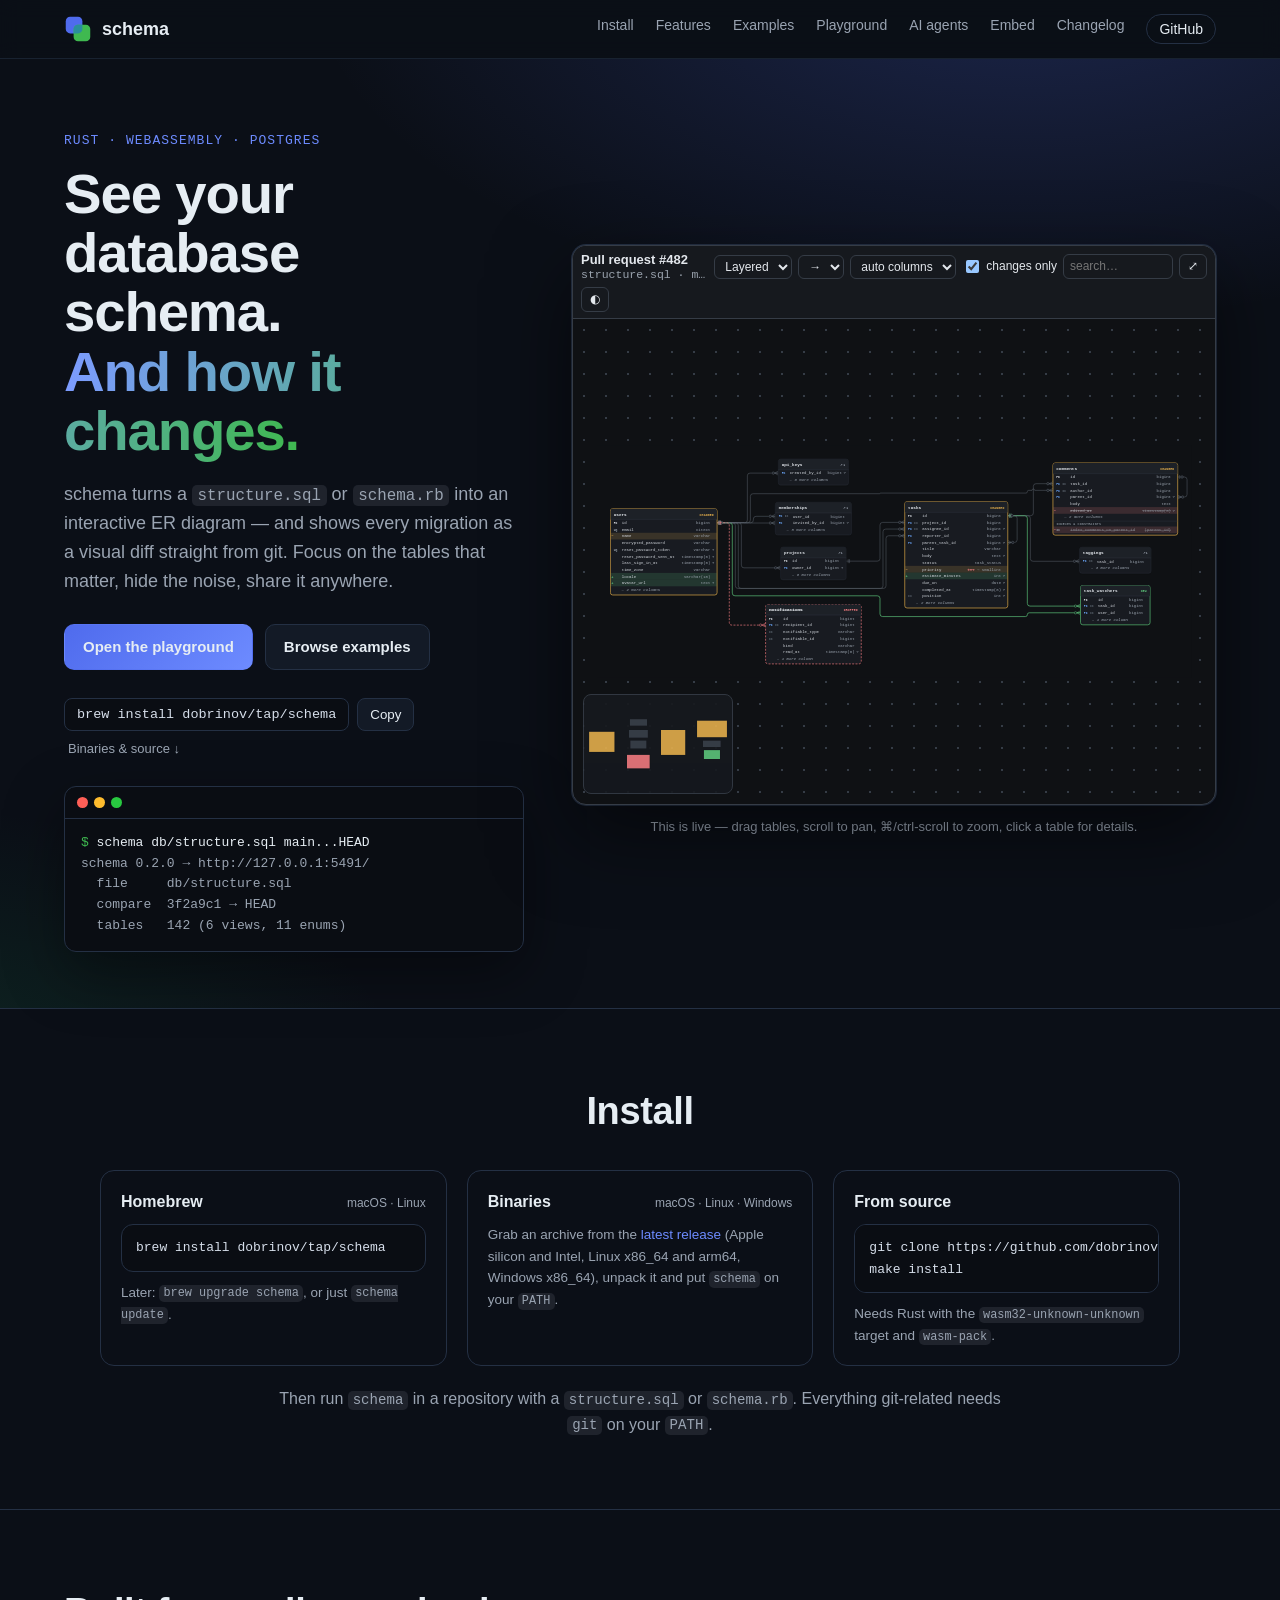
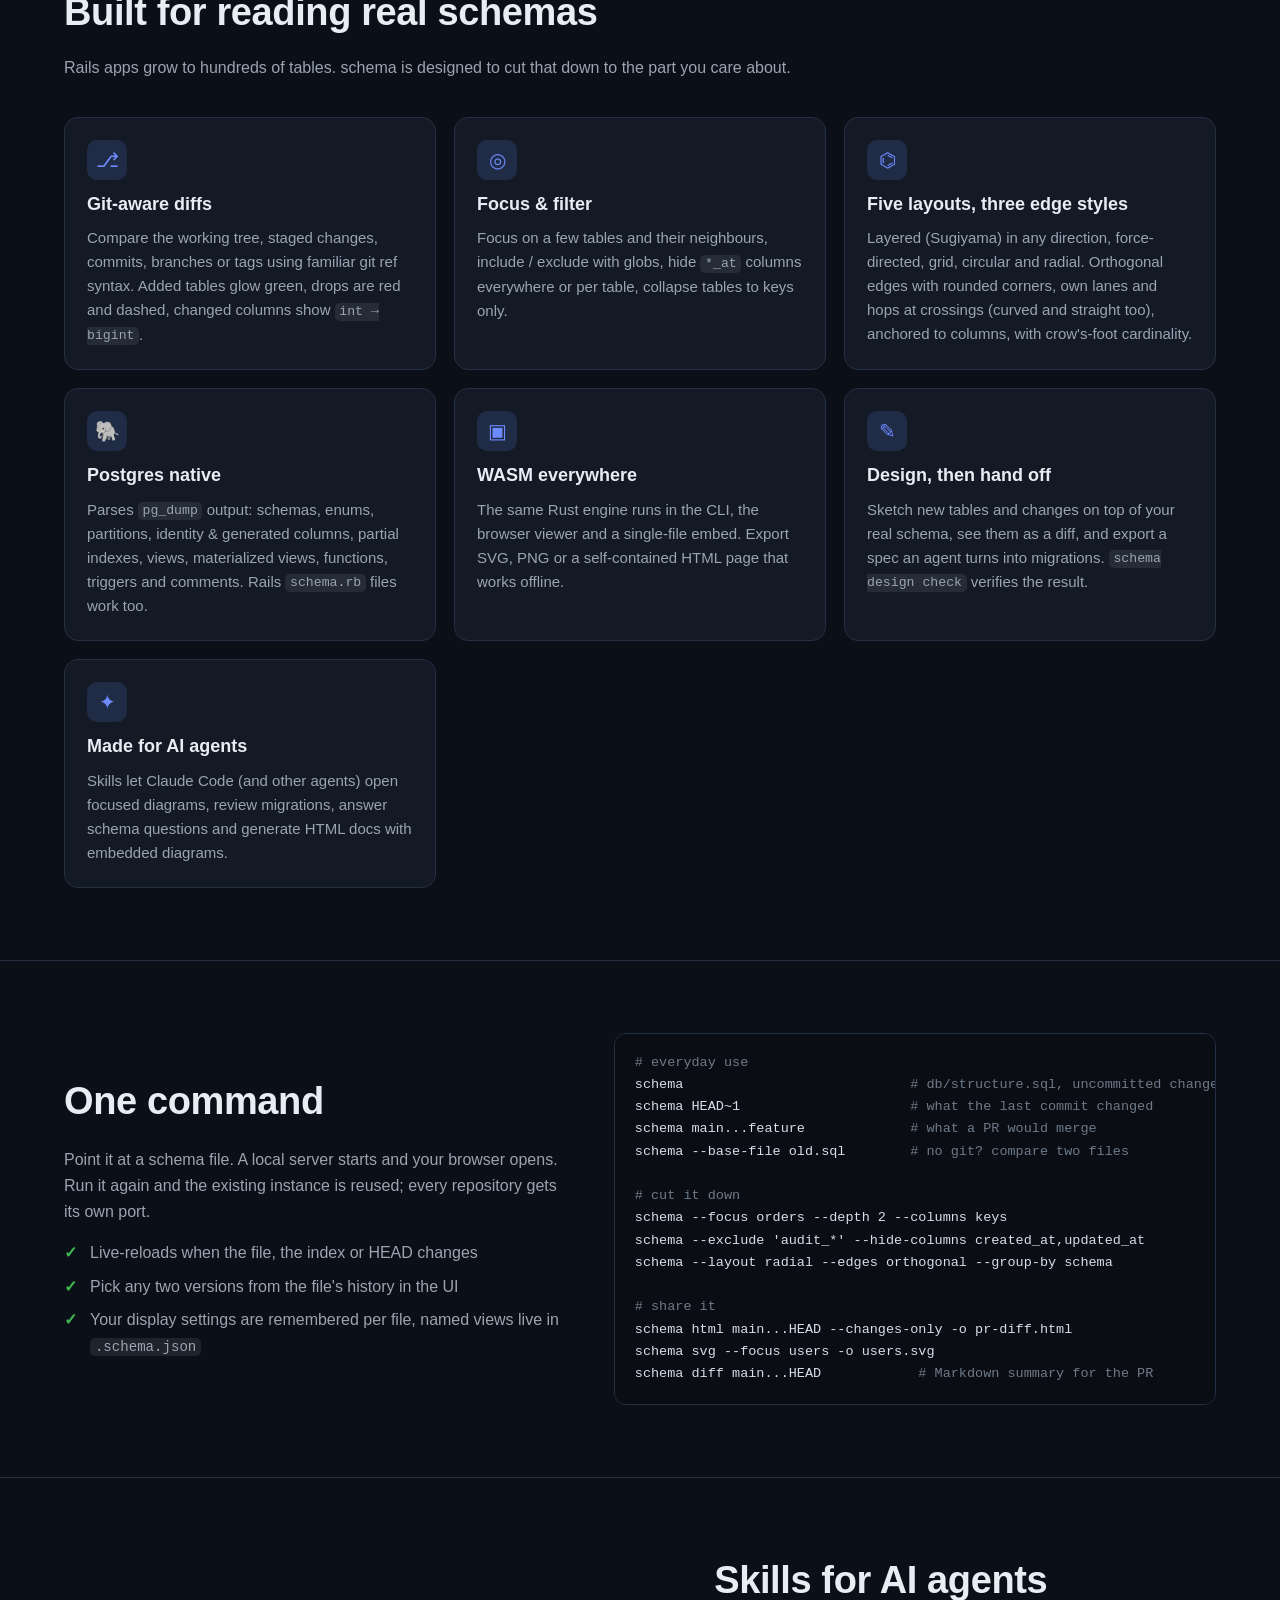
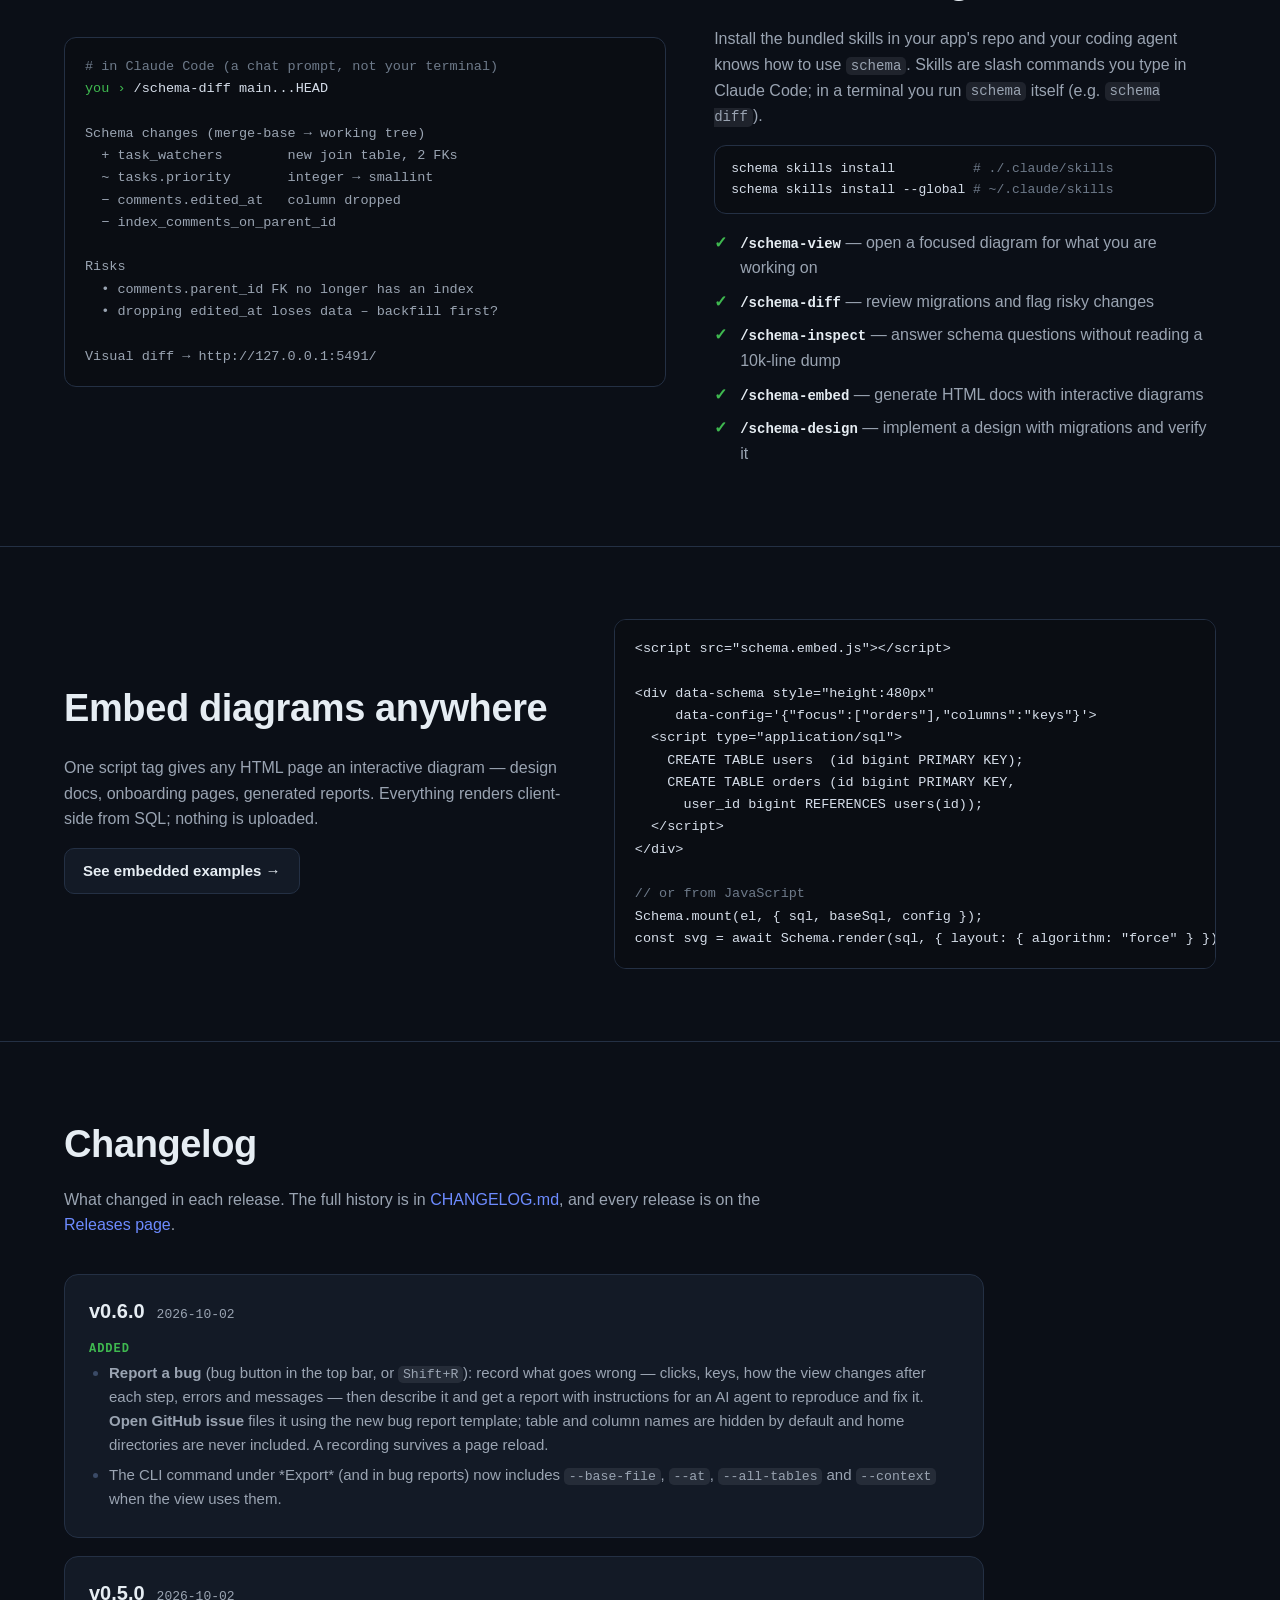
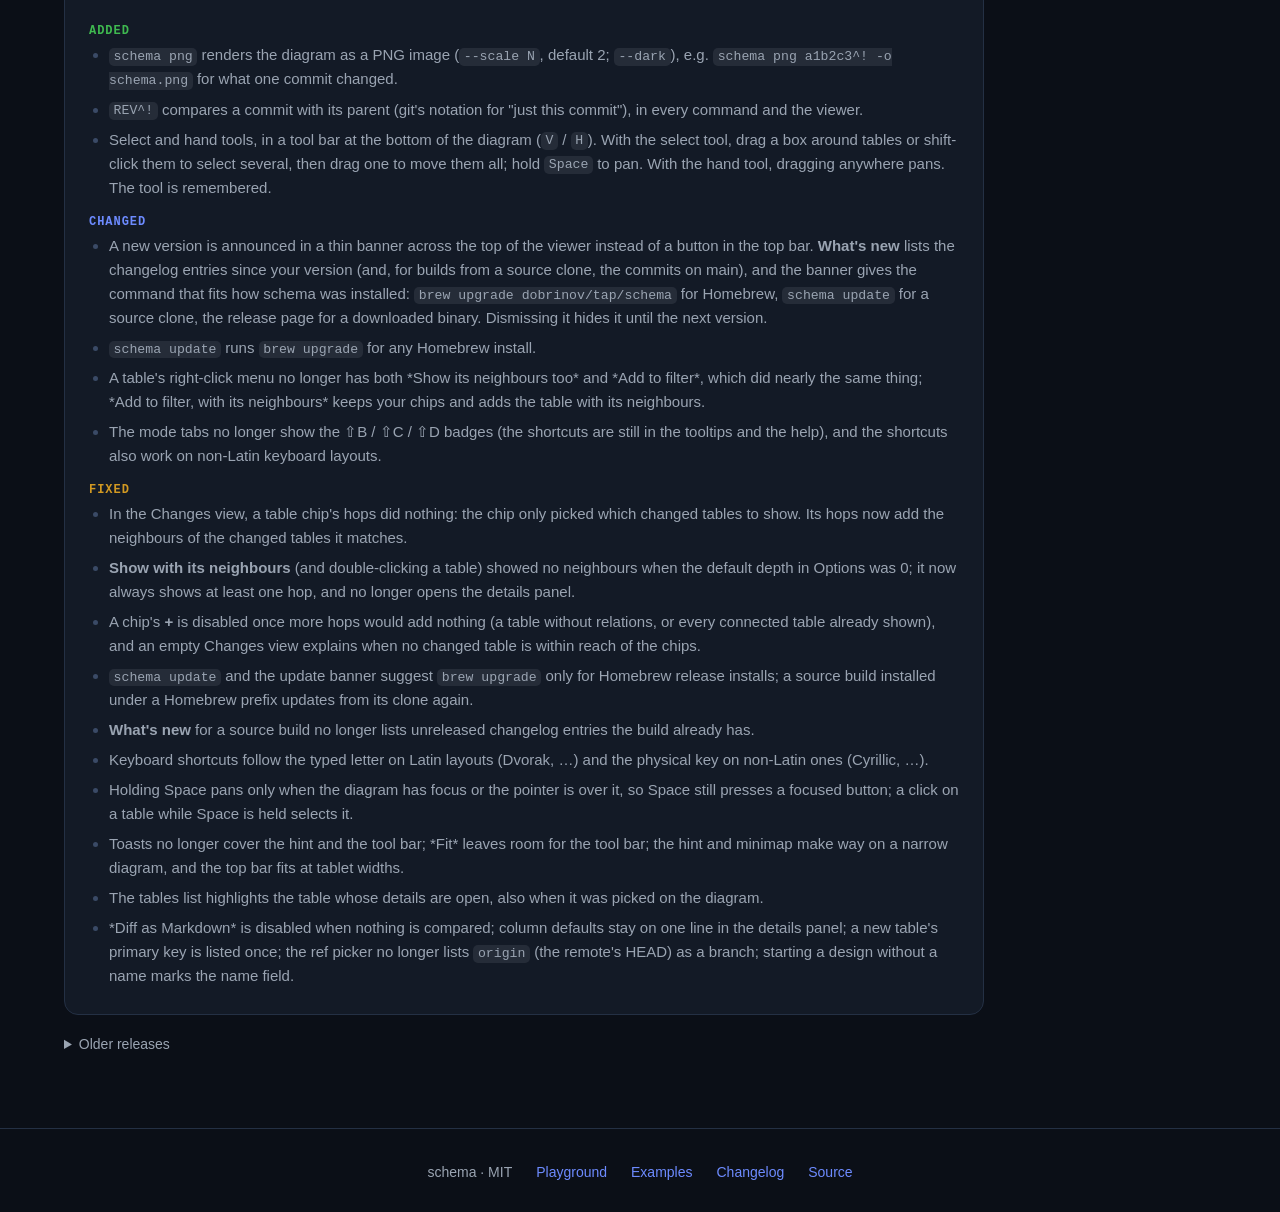
==== commit 761d3f51: "Site: rebuild for v0.6.0 Co-Authored-By: Claude Opus 5.5 <noreply@anthropic.com>" ====
--- a/docs/index.html
+++ b/docs/index.html
@@ -220,6 +220,14 @@
   <h2>Changelog</h2>
   <p class="sub">What changed in each release. The full history is in <a href="https://github.com/dobrinov/schema/blob/main/CHANGELOG.md">CHANGELOG.md</a>, and every release is on the <a href="https://github.com/dobrinov/schema/releases">Releases page</a>.</p>
   <div class="releases">
+<article class="release" id="v0.6.0">
+  <h3>v0.6.0 <time datetime="2026-10-02">2026-10-02</time></h3>
+  <h4 class="group added">Added</h4>
+  <ul>
+    <li><b>Report a bug</b> (bug button in the top bar, or <code>Shift+R</code>): record what goes wrong — clicks, keys, how the view changes after each step, errors and messages — then describe it and get a report with instructions for an AI agent to reproduce and fix it. <b>Open GitHub issue</b> files it using the new bug report template; table and column names are hidden by default and home directories are never included. A recording survives a page reload.</li>
+    <li>The CLI command under *Export* (and in bug reports) now includes <code>--base-file</code>, <code>--at</code>, <code>--all-tables</code> and <code>--context</code> when the view uses them.</li>
+  </ul>
+</article>
 <article class="release" id="v0.5.0">
   <h3>v0.5.0 <time datetime="2026-10-02">2026-10-02</time></h3>
   <h4 class="group added">Added</h4>
@@ -249,6 +257,8 @@
     <li>*Diff as Markdown* is disabled when nothing is compared; column defaults stay on one line in the details panel; a new table's primary key is listed once; the ref picker no longer lists <code>origin</code> (the remote's HEAD) as a branch; starting a design without a name marks the name field.</li>
   </ul>
 </article>
+<details class="older">
+<summary>Older releases</summary>
 <article class="release" id="v0.4.0">
   <h3>v0.4.0 <time datetime="2026-10-01">2026-10-01</time></h3>
   <h4 class="group added">Added</h4>
@@ -256,8 +266,6 @@
     <li>The help dialog (<code>?</code>) shows the running version and the commit it was built from (noting local changes), and <code>/api/health</code> reports the version.</li>
   </ul>
 </article>
-<details class="older">
-<summary>Older releases</summary>
 <article class="release" id="v0.3.0">
   <h3>v0.3.0 <time datetime="2026-10-01">2026-10-01</time></h3>
   <h4 class="group added">Added</h4>
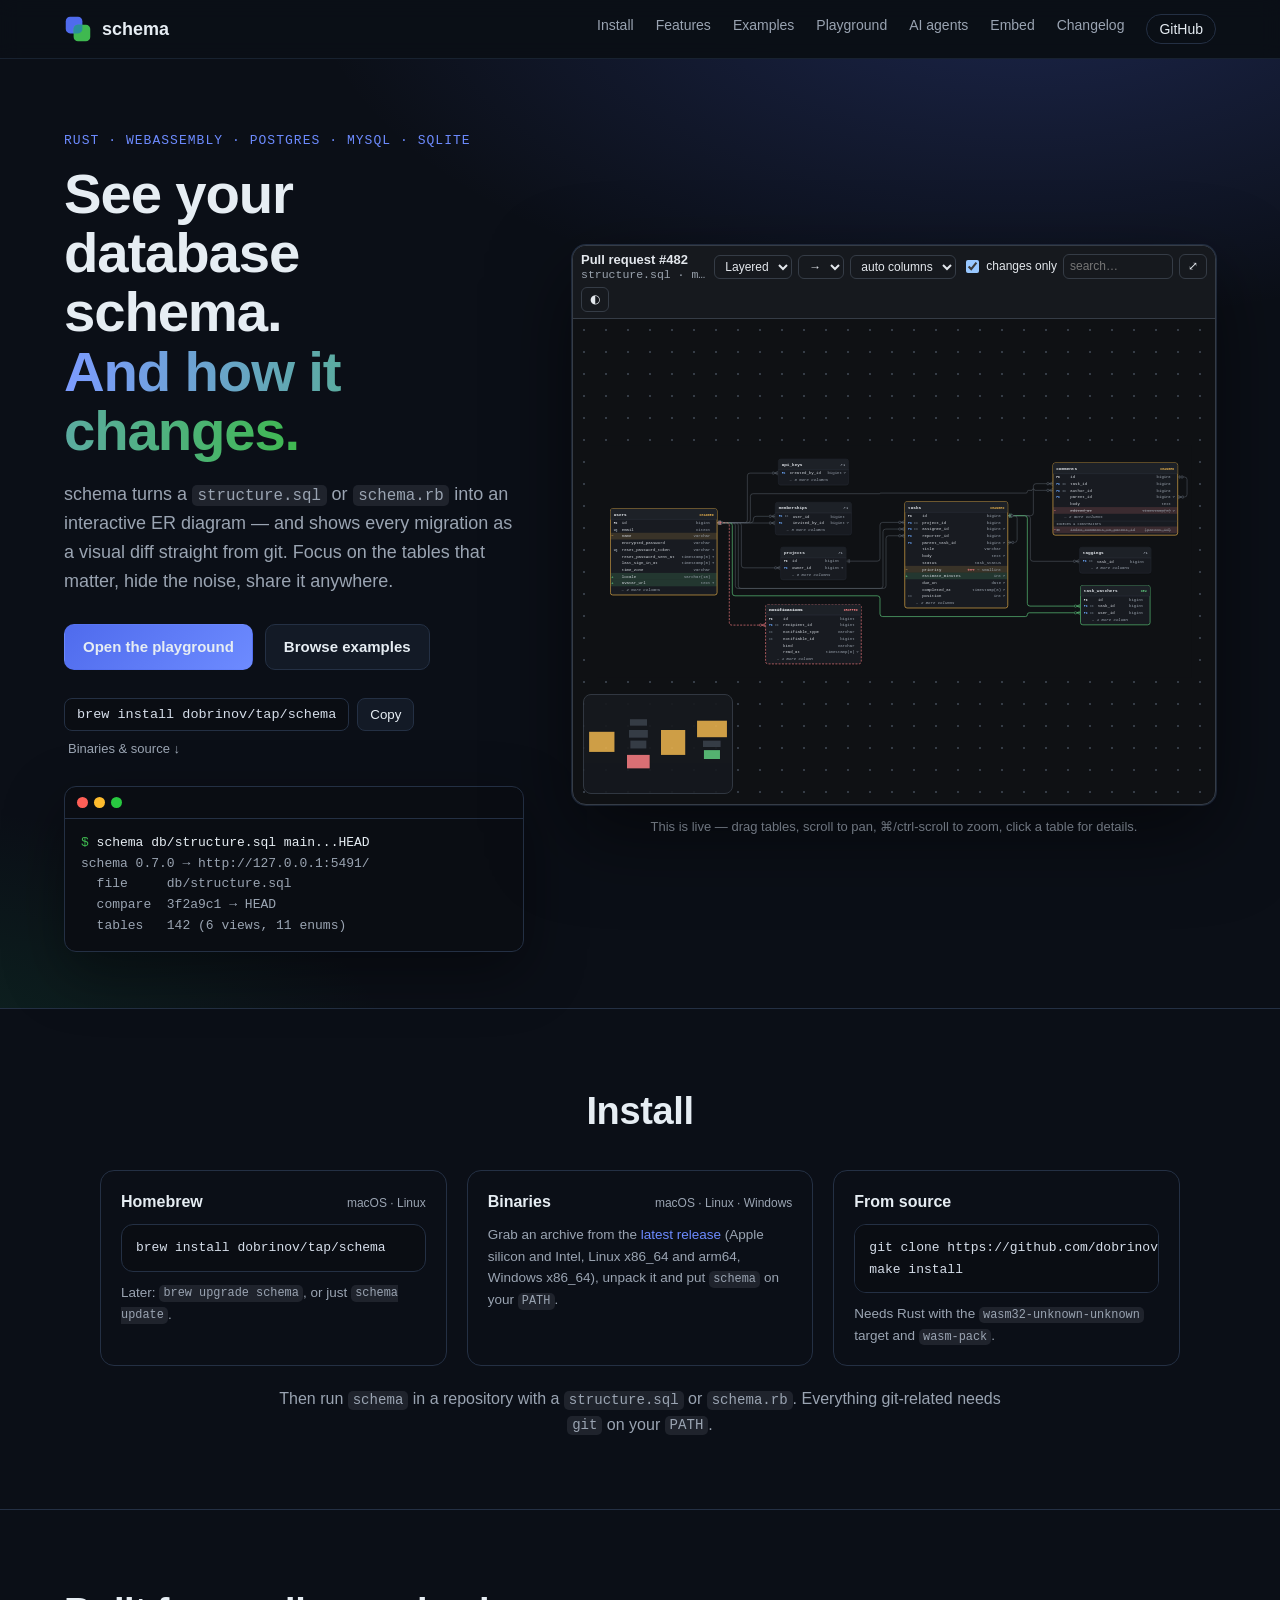
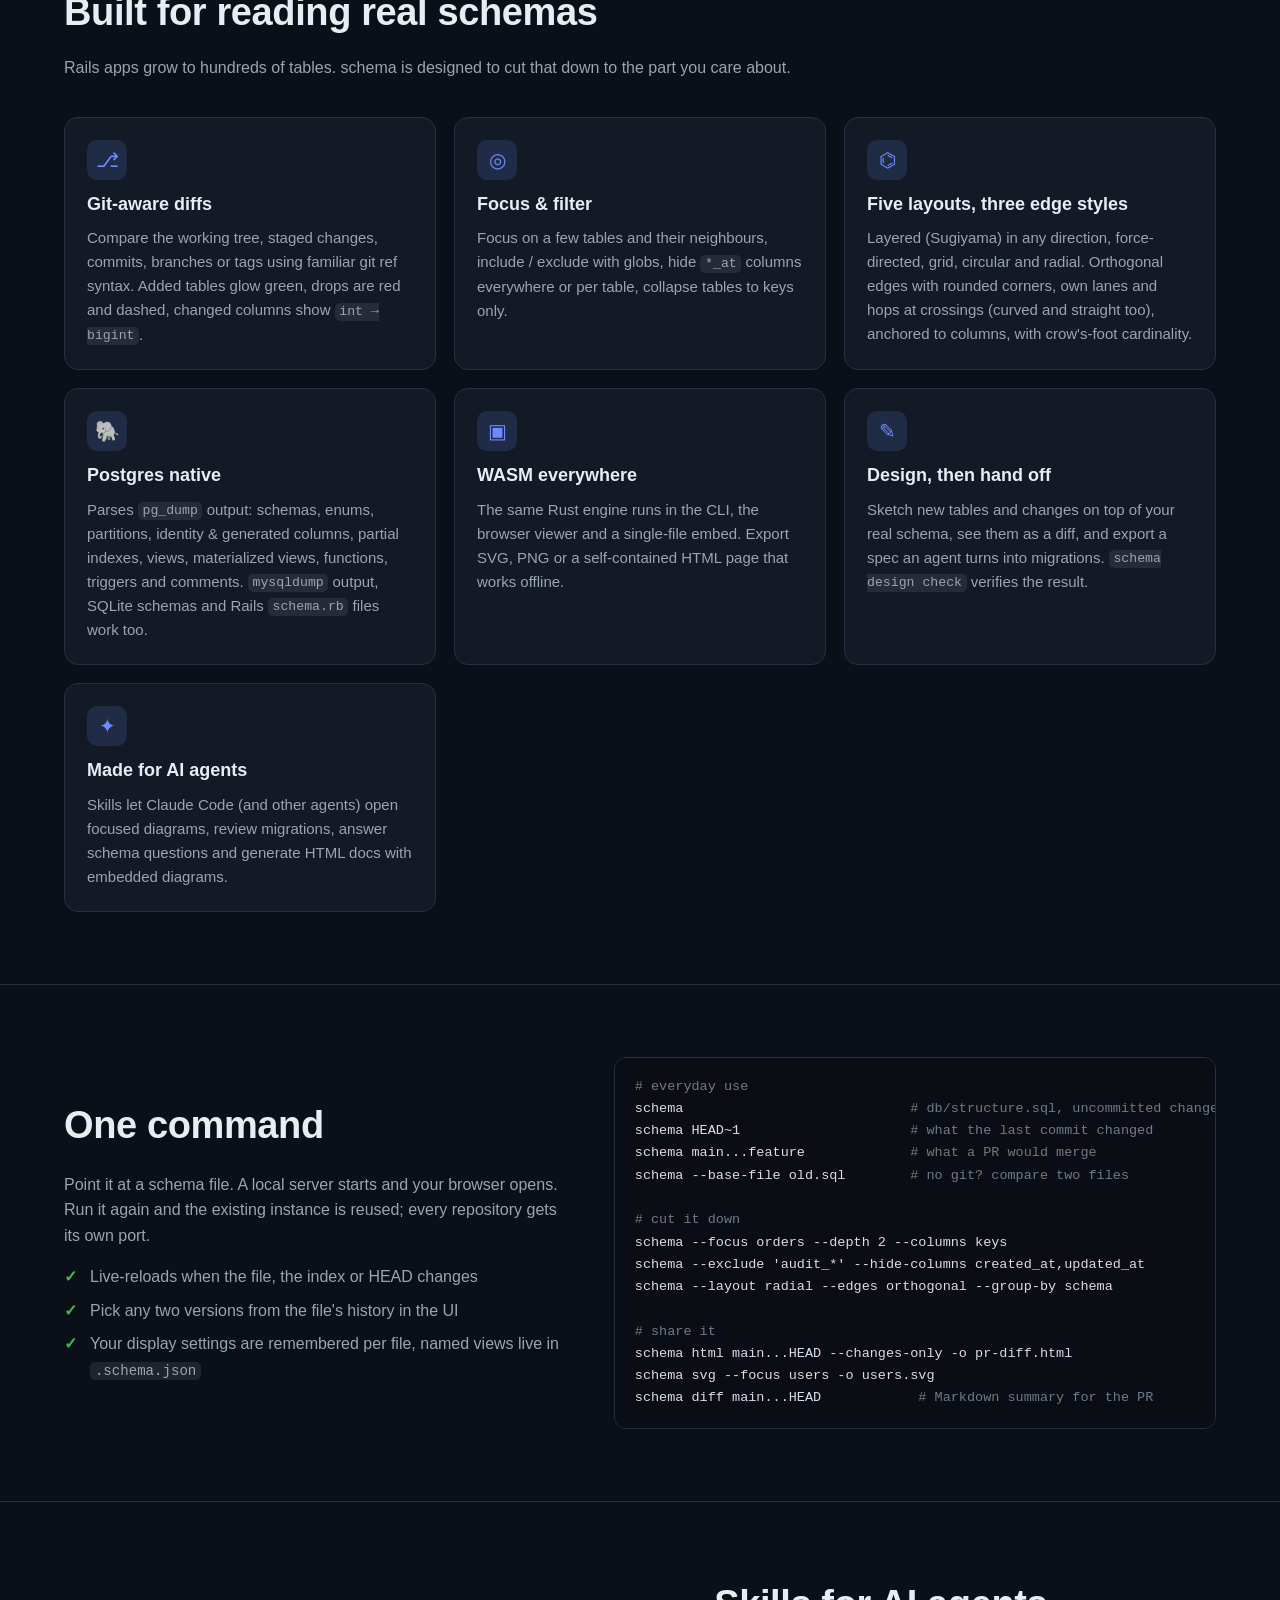
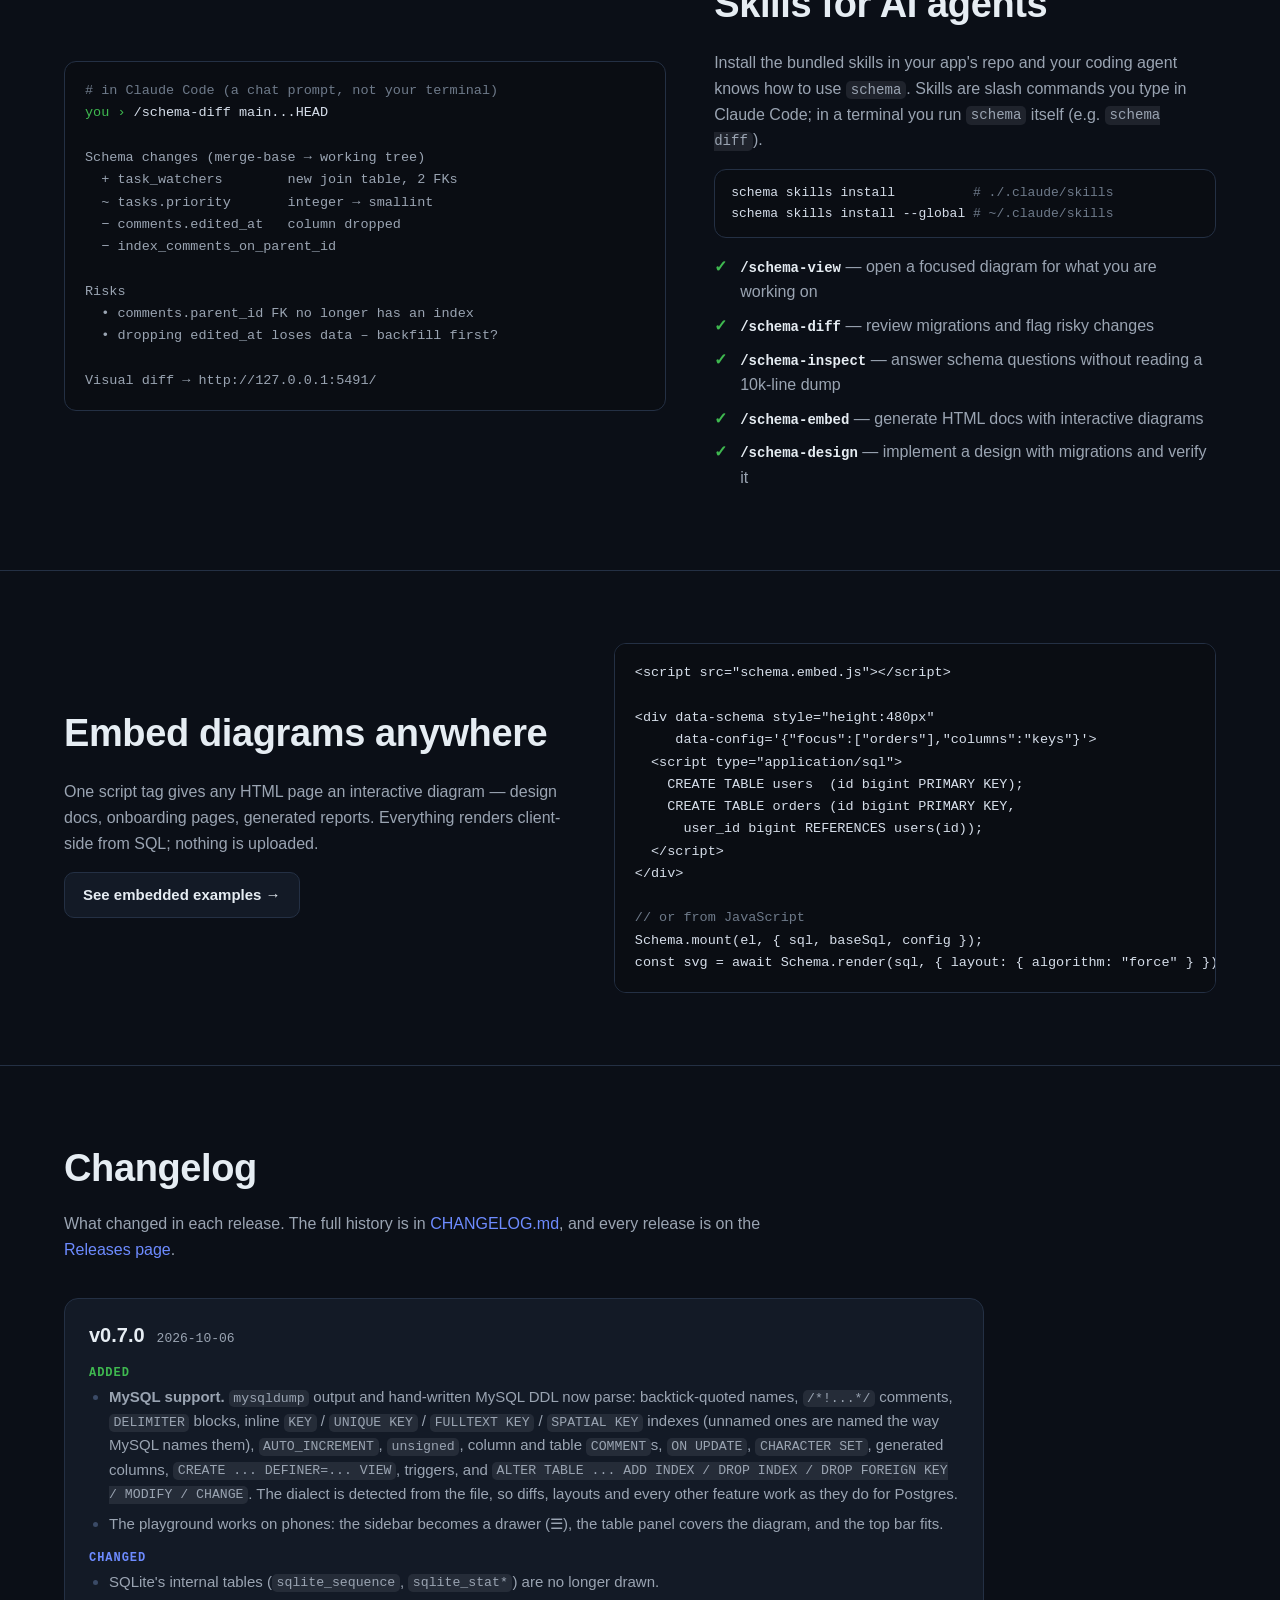
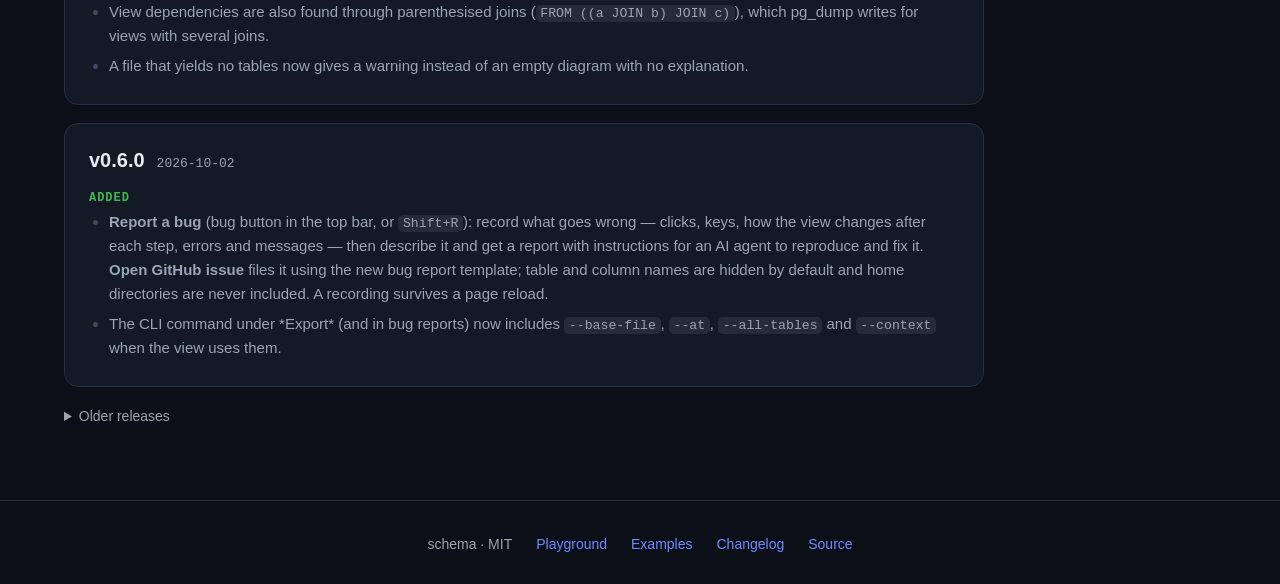
==== commit 09d77a85: "Site: rebuild for v0.7.0 Co-Authored-By: Claude Opus 5.5 <noreply@anthropic.com>" ====
--- a/docs/index.html
+++ b/docs/index.html
@@ -4,13 +4,13 @@
 <meta charset="utf-8">
 <meta name="viewport" content="width=device-width, initial-scale=1">
 <title>schema — see your Postgres schema, and how it changes</title>
-<meta name="description" content="Interactive ER diagrams and visual git diffs for Postgres structure.sql and Rails schema.rb files. Rust + WebAssembly. CLI, browser viewer, embeddable diagrams and LLM agent skills.">
+<meta name="description" content="Interactive ER diagrams and visual git diffs for Postgres structure.sql, MySQL dumps, SQLite schemas and Rails schema.rb files. Rust + WebAssembly. CLI, browser viewer, embeddable diagrams and LLM agent skills.">
 <link rel="icon" type="image/svg+xml" href="favicon.svg">
 <link rel="apple-touch-icon" href="apple-touch-icon.png">
 <meta property="og:type" content="website">
 <meta property="og:site_name" content="schema">
 <meta property="og:title" content="schema — see your Postgres schema, and how it changes">
-<meta property="og:description" content="Interactive ER diagrams and visual git diffs for Postgres structure.sql and Rails schema.rb files. Rust + WebAssembly.">
+<meta property="og:description" content="Interactive ER diagrams and visual git diffs for Postgres structure.sql, MySQL dumps, SQLite schemas and Rails schema.rb files. Rust + WebAssembly.">
 <meta property="og:url" content="https://dobrinov.github.io/schema/">
 <meta property="og:image" content="https://dobrinov.github.io/schema/og.png">
 <meta property="og:image:width" content="1200">
@@ -43,7 +43,7 @@
 
 <section class="hero">
   <div class="hero-text">
-    <p class="eyebrow">Rust · WebAssembly · Postgres</p>
+    <p class="eyebrow">Rust · WebAssembly · Postgres · MySQL · SQLite</p>
     <h1>See your database schema.<br><span class="grad">And how it changes.</span></h1>
     <p class="lede">schema turns a <code>structure.sql</code> or <code>schema.rb</code> into an interactive ER diagram — and shows every
       migration as a visual diff straight from git. Focus on the tables that matter, hide the noise, share it anywhere.</p>
@@ -59,7 +59,7 @@
     <div class="terminal">
       <div class="term-bar"><i></i><i></i><i></i></div>
 <pre><span class="p">$</span> schema db/structure.sql main...HEAD
-<span class="o">schema 0.2.0 → http://127.0.0.1:5491/</span>
+<span class="o">schema 0.7.0 → http://127.0.0.1:5491/</span>
 <span class="o">  file     db/structure.sql</span>
 <span class="o">  compare  3f2a9c1 → HEAD</span>
 <span class="o">  tables   142 (6 views, 11 enums)</span></pre>
@@ -117,7 +117,7 @@
     <article>
       <div class="ico">🐘</div>
       <h3>Postgres native</h3>
-      <p>Parses <code>pg_dump</code> output: schemas, enums, partitions, identity &amp; generated columns, partial indexes, views, materialized views, functions, triggers and comments. Rails <code>schema.rb</code> files work too.</p>
+      <p>Parses <code>pg_dump</code> output: schemas, enums, partitions, identity &amp; generated columns, partial indexes, views, materialized views, functions, triggers and comments. <code>mysqldump</code> output, SQLite schemas and Rails <code>schema.rb</code> files work too.</p>
     </article>
     <article>
       <div class="ico">▣</div>
@@ -220,6 +220,20 @@
   <h2>Changelog</h2>
   <p class="sub">What changed in each release. The full history is in <a href="https://github.com/dobrinov/schema/blob/main/CHANGELOG.md">CHANGELOG.md</a>, and every release is on the <a href="https://github.com/dobrinov/schema/releases">Releases page</a>.</p>
   <div class="releases">
+<article class="release" id="v0.7.0">
+  <h3>v0.7.0 <time datetime="2026-10-06">2026-10-06</time></h3>
+  <h4 class="group added">Added</h4>
+  <ul>
+    <li><b>MySQL support.</b> <code>mysqldump</code> output and hand-written MySQL DDL now parse: backtick-quoted names, <code>/*!...*/</code> comments, <code>DELIMITER</code> blocks, inline <code>KEY</code> / <code>UNIQUE KEY</code> / <code>FULLTEXT KEY</code> / <code>SPATIAL KEY</code> indexes (unnamed ones are named the way MySQL names them), <code>AUTO_INCREMENT</code>, <code>unsigned</code>, column and table <code>COMMENT</code>s, <code>ON UPDATE</code>, <code>CHARACTER SET</code>, generated columns, <code>CREATE ... DEFINER=... VIEW</code>, triggers, and <code>ALTER TABLE ... ADD INDEX / DROP INDEX / DROP FOREIGN KEY / MODIFY / CHANGE</code>. The dialect is detected from the file, so diffs, layouts and every other feature work as they do for Postgres.</li>
+    <li>The playground works on phones: the sidebar becomes a drawer (☰), the table panel covers the diagram, and the top bar fits.</li>
+  </ul>
+  <h4 class="group changed">Changed</h4>
+  <ul>
+    <li>SQLite's internal tables (<code>sqlite_sequence</code>, <code>sqlite_stat*</code>) are no longer drawn.</li>
+    <li>View dependencies are also found through parenthesised joins (<code>FROM ((a JOIN b) JOIN c)</code>), which pg_dump writes for views with several joins.</li>
+    <li>A file that yields no tables now gives a warning instead of an empty diagram with no explanation.</li>
+  </ul>
+</article>
 <article class="release" id="v0.6.0">
   <h3>v0.6.0 <time datetime="2026-10-02">2026-10-02</time></h3>
   <h4 class="group added">Added</h4>
@@ -228,6 +242,8 @@
     <li>The CLI command under *Export* (and in bug reports) now includes <code>--base-file</code>, <code>--at</code>, <code>--all-tables</code> and <code>--context</code> when the view uses them.</li>
   </ul>
 </article>
+<details class="older">
+<summary>Older releases</summary>
 <article class="release" id="v0.5.0">
   <h3>v0.5.0 <time datetime="2026-10-02">2026-10-02</time></h3>
   <h4 class="group added">Added</h4>
@@ -257,8 +273,6 @@
     <li>*Diff as Markdown* is disabled when nothing is compared; column defaults stay on one line in the details panel; a new table's primary key is listed once; the ref picker no longer lists <code>origin</code> (the remote's HEAD) as a branch; starting a design without a name marks the name field.</li>
   </ul>
 </article>
-<details class="older">
-<summary>Older releases</summary>
 <article class="release" id="v0.4.0">
   <h3>v0.4.0 <time datetime="2026-10-01">2026-10-01</time></h3>
   <h4 class="group added">Added</h4>
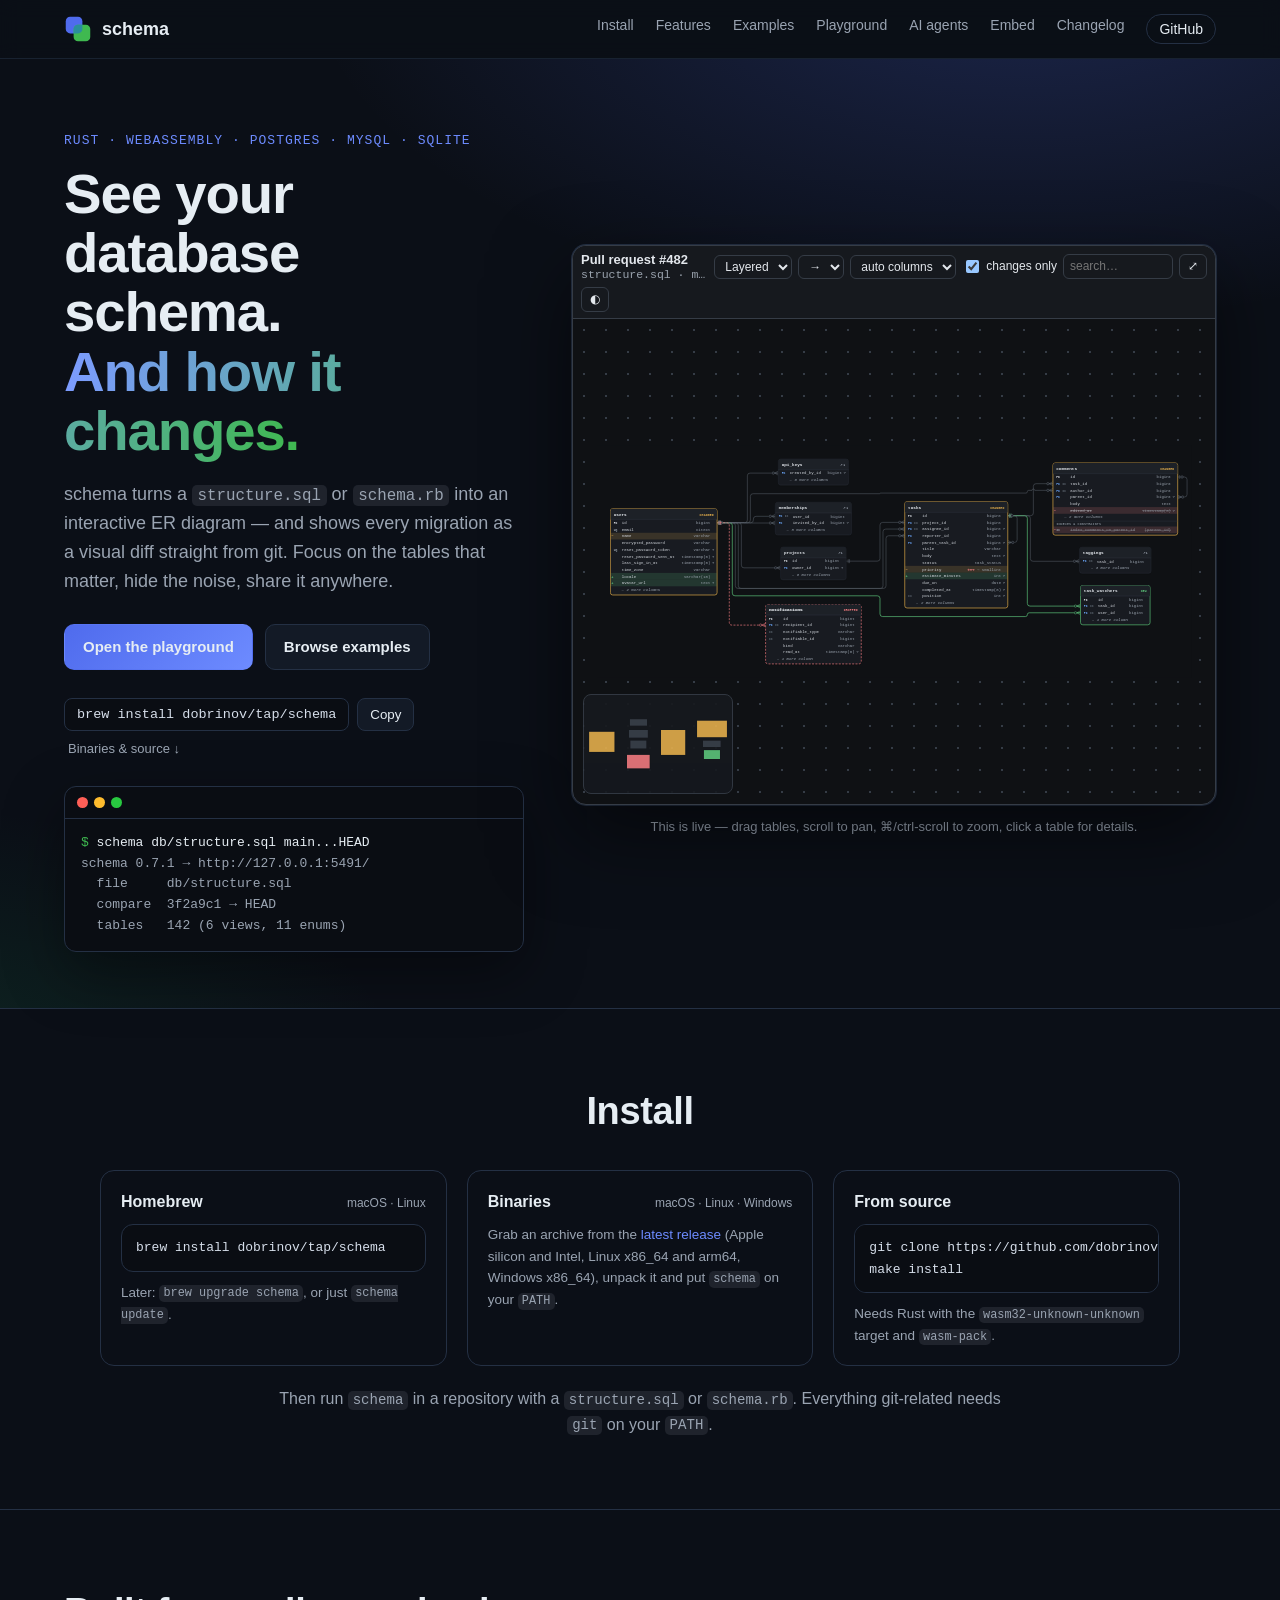
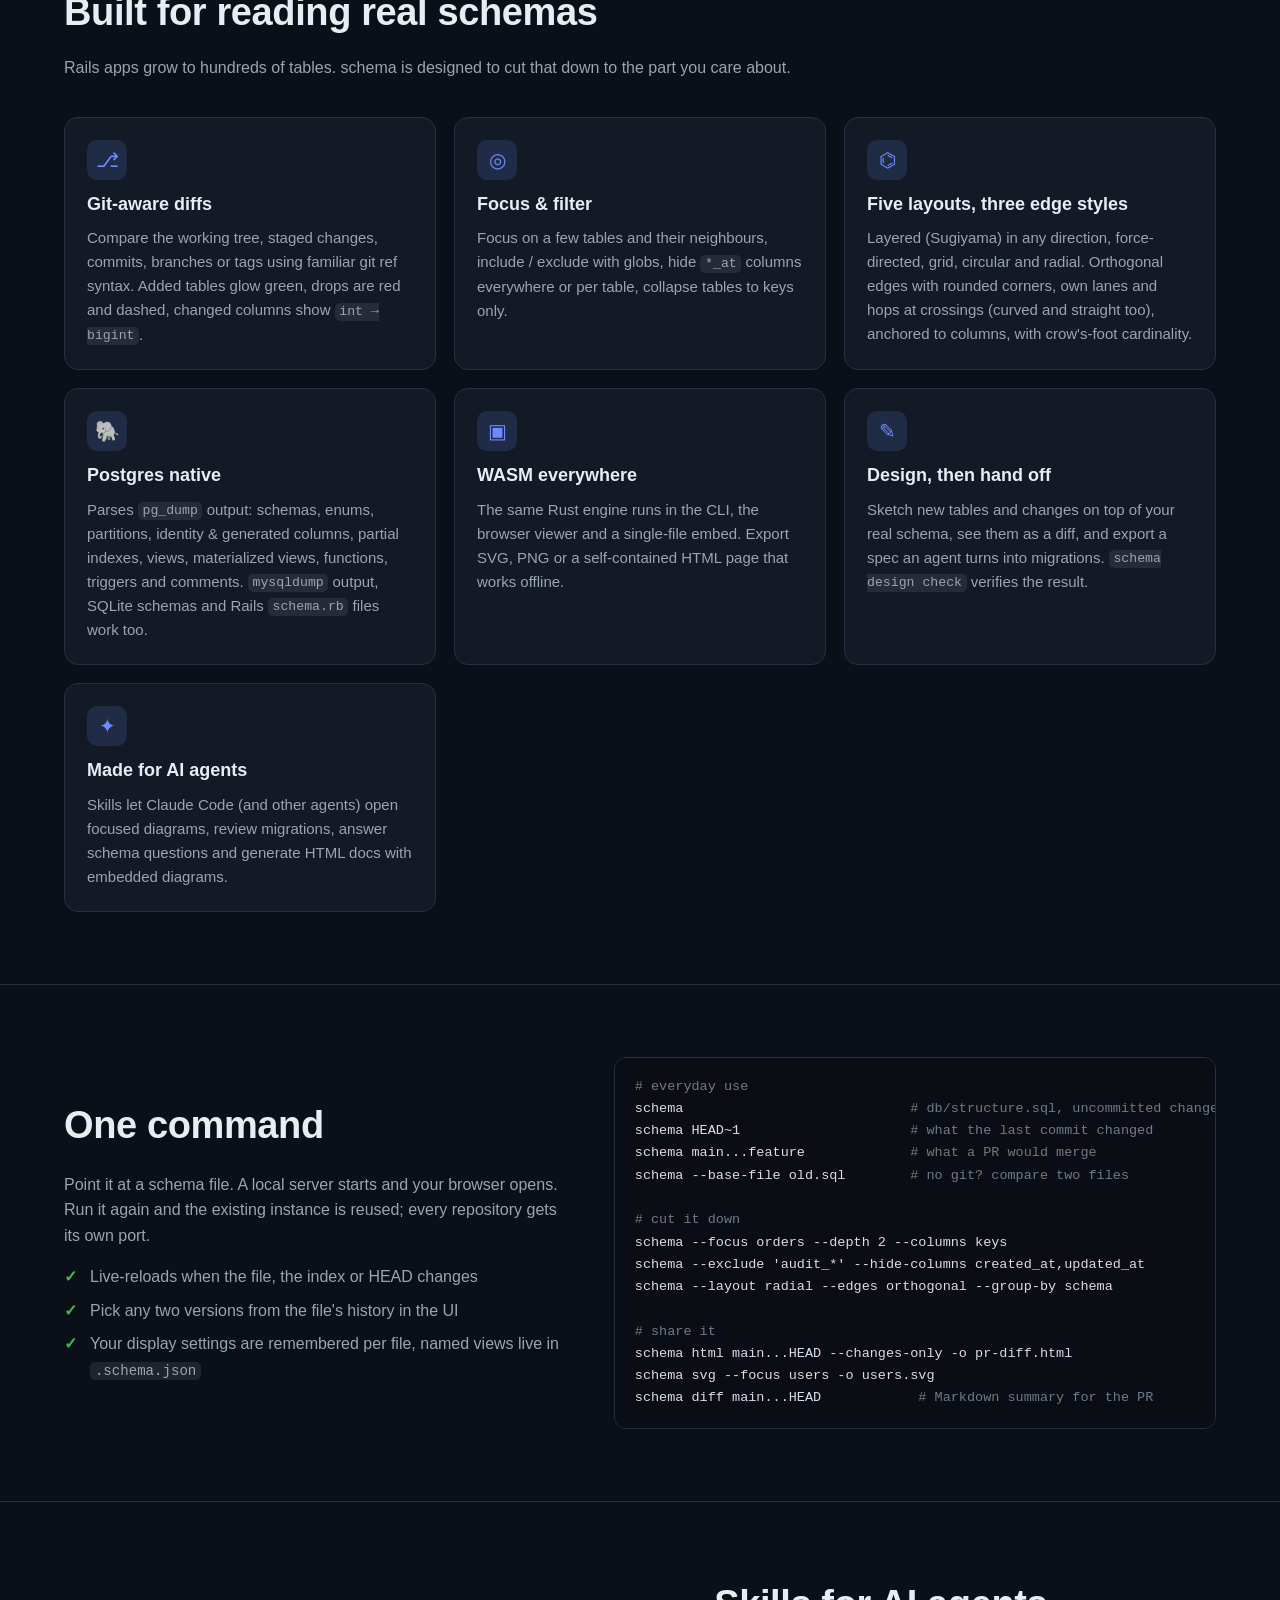
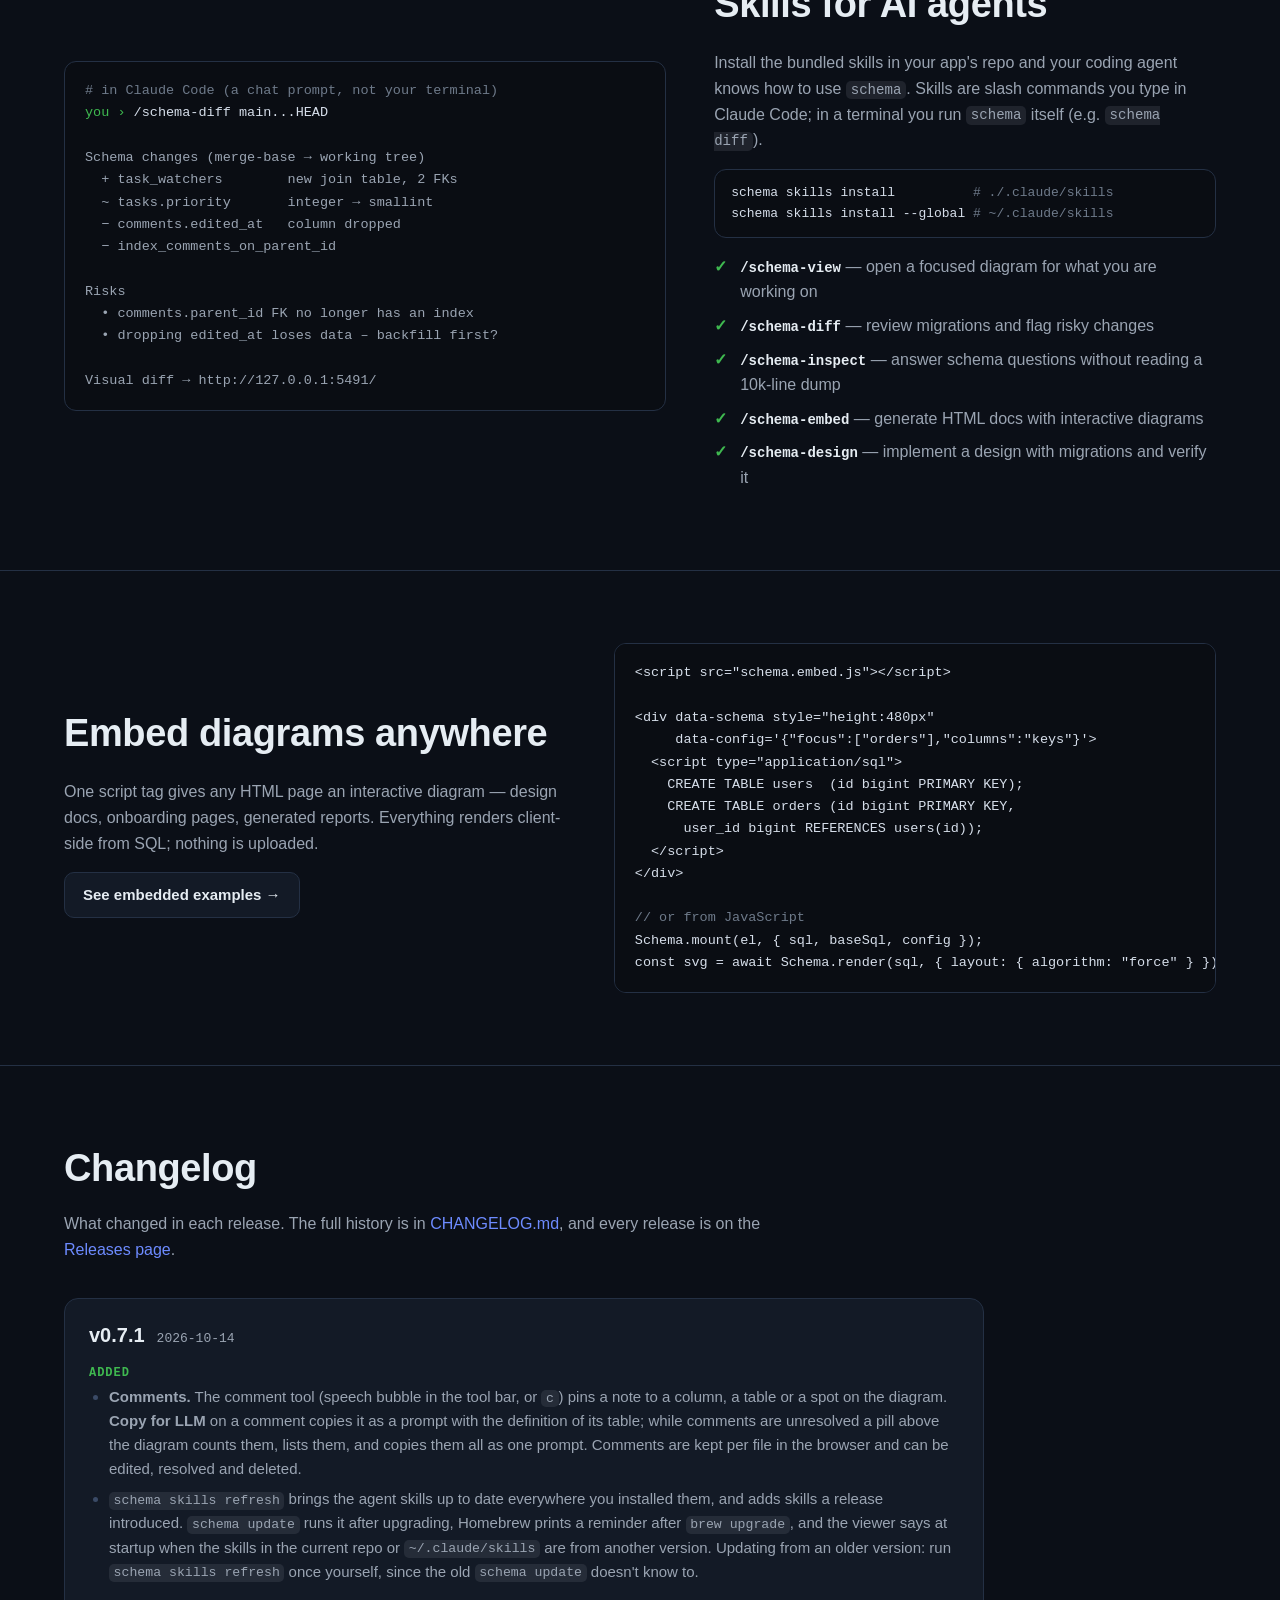
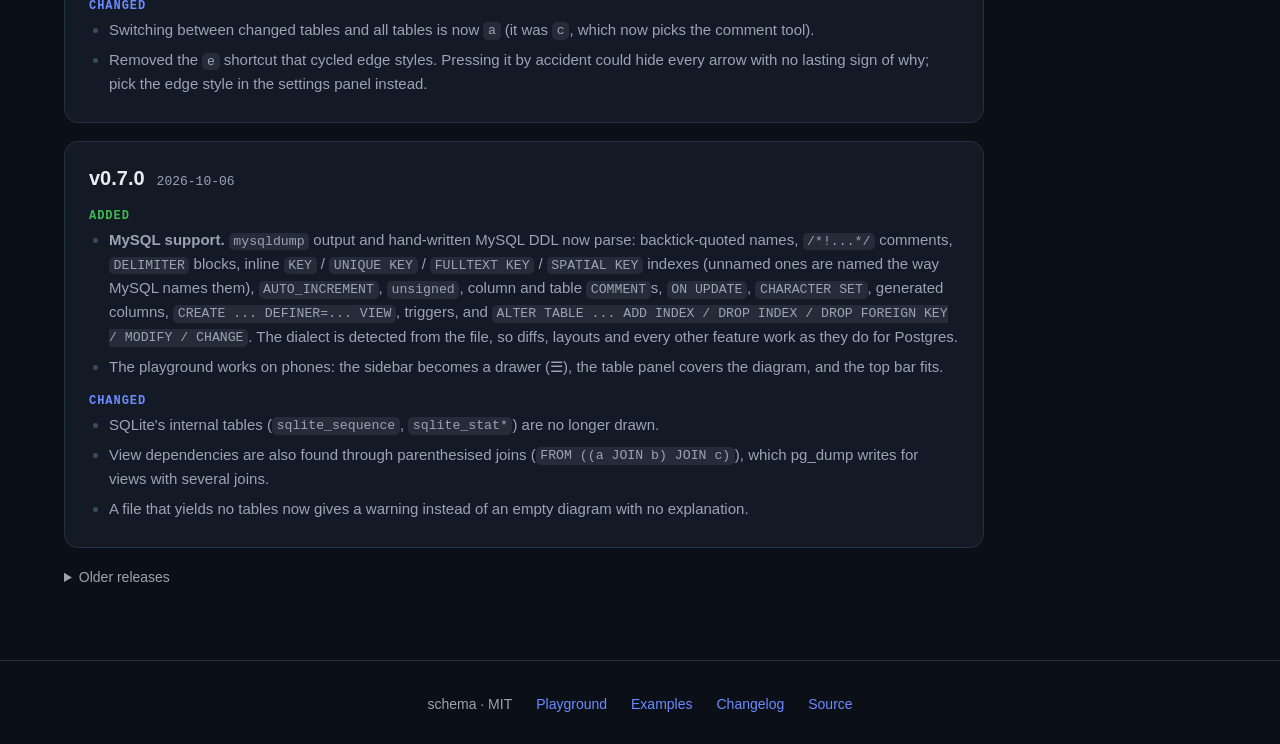
==== commit 1724135d: "Site: rebuild for v0.7.1 Co-Authored-By: Claude Opus 5.5 <noreply@anthropic.com>" ====
--- a/docs/index.html
+++ b/docs/index.html
@@ -59,7 +59,7 @@
     <div class="terminal">
       <div class="term-bar"><i></i><i></i><i></i></div>
 <pre><span class="p">$</span> schema db/structure.sql main...HEAD
-<span class="o">schema 0.7.0 → http://127.0.0.1:5491/</span>
+<span class="o">schema 0.7.1 → http://127.0.0.1:5491/</span>
 <span class="o">  file     db/structure.sql</span>
 <span class="o">  compare  3f2a9c1 → HEAD</span>
 <span class="o">  tables   142 (6 views, 11 enums)</span></pre>
@@ -220,6 +220,19 @@
   <h2>Changelog</h2>
   <p class="sub">What changed in each release. The full history is in <a href="https://github.com/dobrinov/schema/blob/main/CHANGELOG.md">CHANGELOG.md</a>, and every release is on the <a href="https://github.com/dobrinov/schema/releases">Releases page</a>.</p>
   <div class="releases">
+<article class="release" id="v0.7.1">
+  <h3>v0.7.1 <time datetime="2026-10-14">2026-10-14</time></h3>
+  <h4 class="group added">Added</h4>
+  <ul>
+    <li><b>Comments.</b> The comment tool (speech bubble in the tool bar, or <code>c</code>) pins a note to a column, a table or a spot on the diagram. <b>Copy for LLM</b> on a comment copies it as a prompt with the definition of its table; while comments are unresolved a pill above the diagram counts them, lists them, and copies them all as one prompt. Comments are kept per file in the browser and can be edited, resolved and deleted.</li>
+    <li><code>schema skills refresh</code> brings the agent skills up to date everywhere you installed them, and adds skills a release introduced. <code>schema update</code> runs it after upgrading, Homebrew prints a reminder after <code>brew upgrade</code>, and the viewer says at startup when the skills in the current repo or <code>~/.claude/skills</code> are from another version. Updating from an older version: run <code>schema skills refresh</code> once yourself, since the old <code>schema update</code> doesn't know to.</li>
+  </ul>
+  <h4 class="group changed">Changed</h4>
+  <ul>
+    <li>Switching between changed tables and all tables is now <code>a</code> (it was <code>c</code>, which now picks the comment tool).</li>
+    <li>Removed the <code>e</code> shortcut that cycled edge styles. Pressing it by accident could hide every arrow with no lasting sign of why; pick the edge style in the settings panel instead.</li>
+  </ul>
+</article>
 <article class="release" id="v0.7.0">
   <h3>v0.7.0 <time datetime="2026-10-06">2026-10-06</time></h3>
   <h4 class="group added">Added</h4>
@@ -234,6 +247,8 @@
     <li>A file that yields no tables now gives a warning instead of an empty diagram with no explanation.</li>
   </ul>
 </article>
+<details class="older">
+<summary>Older releases</summary>
 <article class="release" id="v0.6.0">
   <h3>v0.6.0 <time datetime="2026-10-02">2026-10-02</time></h3>
   <h4 class="group added">Added</h4>
@@ -242,8 +257,6 @@
     <li>The CLI command under *Export* (and in bug reports) now includes <code>--base-file</code>, <code>--at</code>, <code>--all-tables</code> and <code>--context</code> when the view uses them.</li>
   </ul>
 </article>
-<details class="older">
-<summary>Older releases</summary>
 <article class="release" id="v0.5.0">
   <h3>v0.5.0 <time datetime="2026-10-02">2026-10-02</time></h3>
   <h4 class="group added">Added</h4>
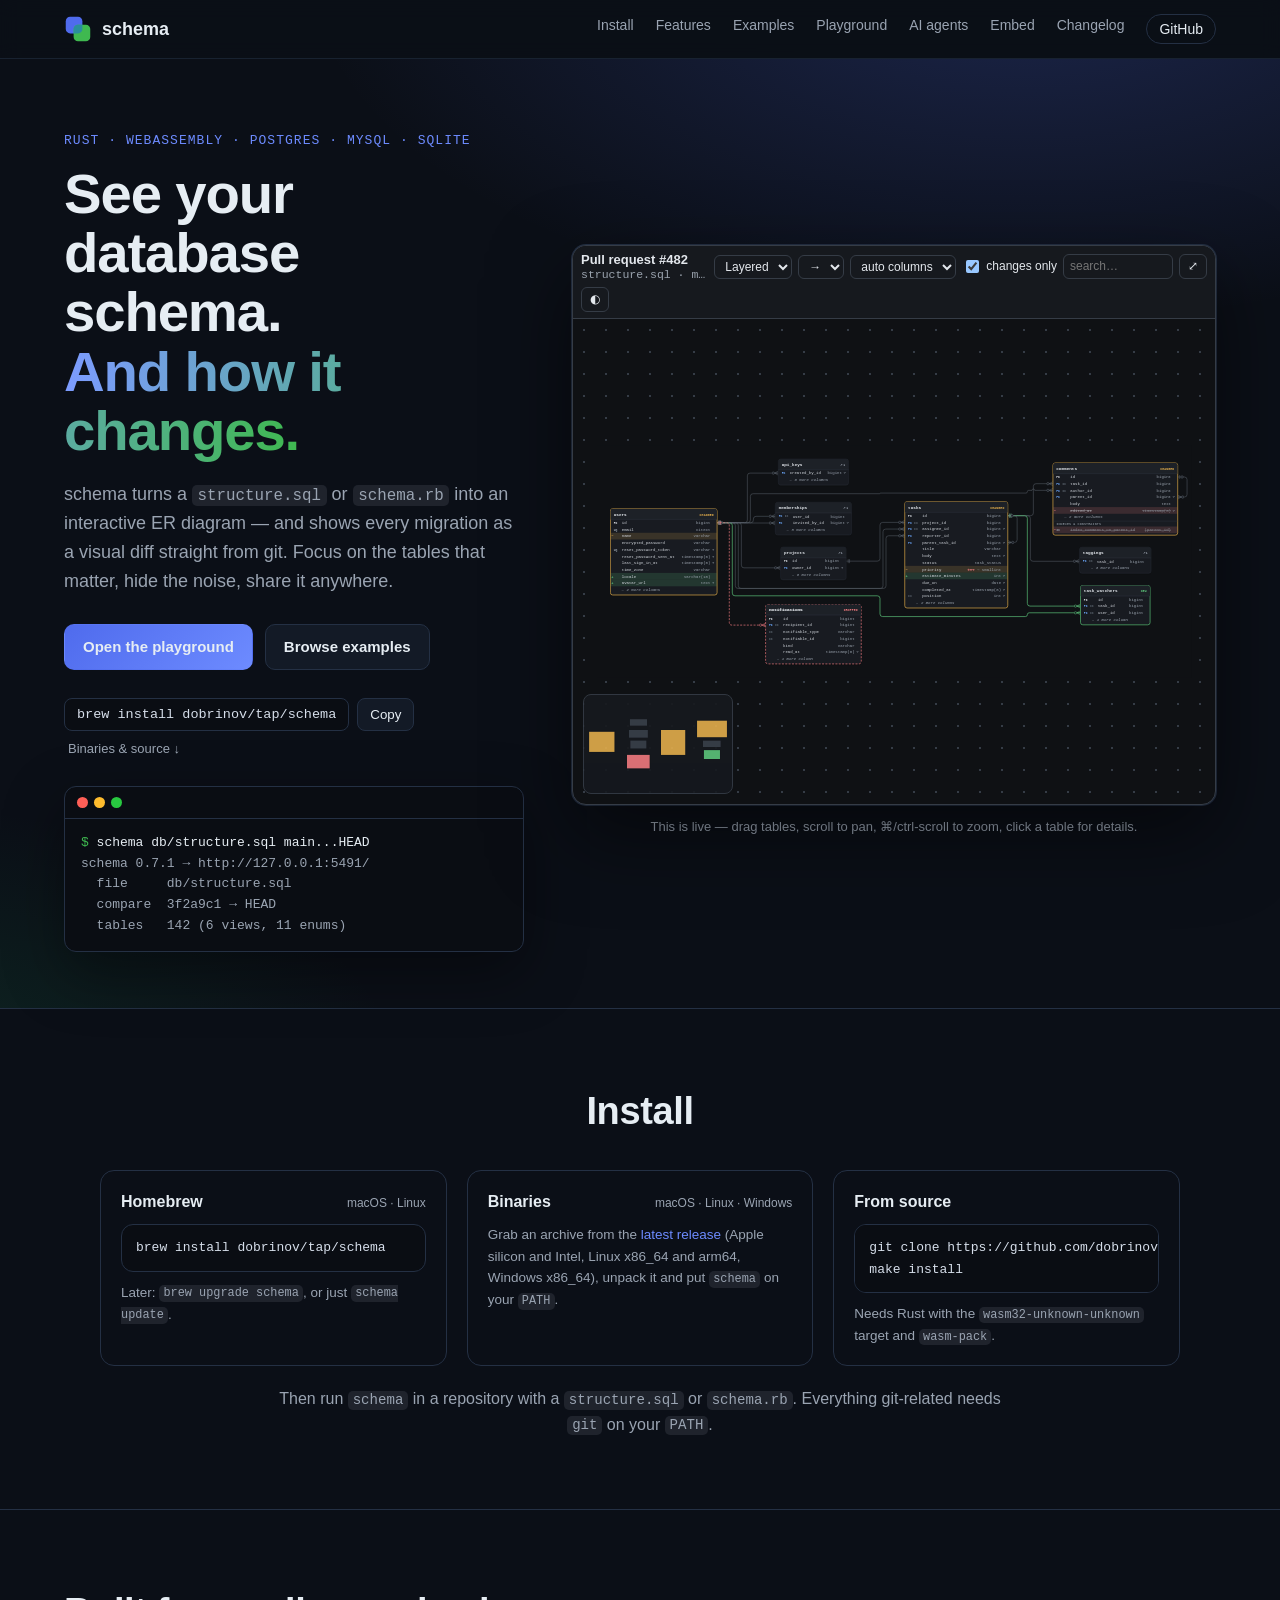
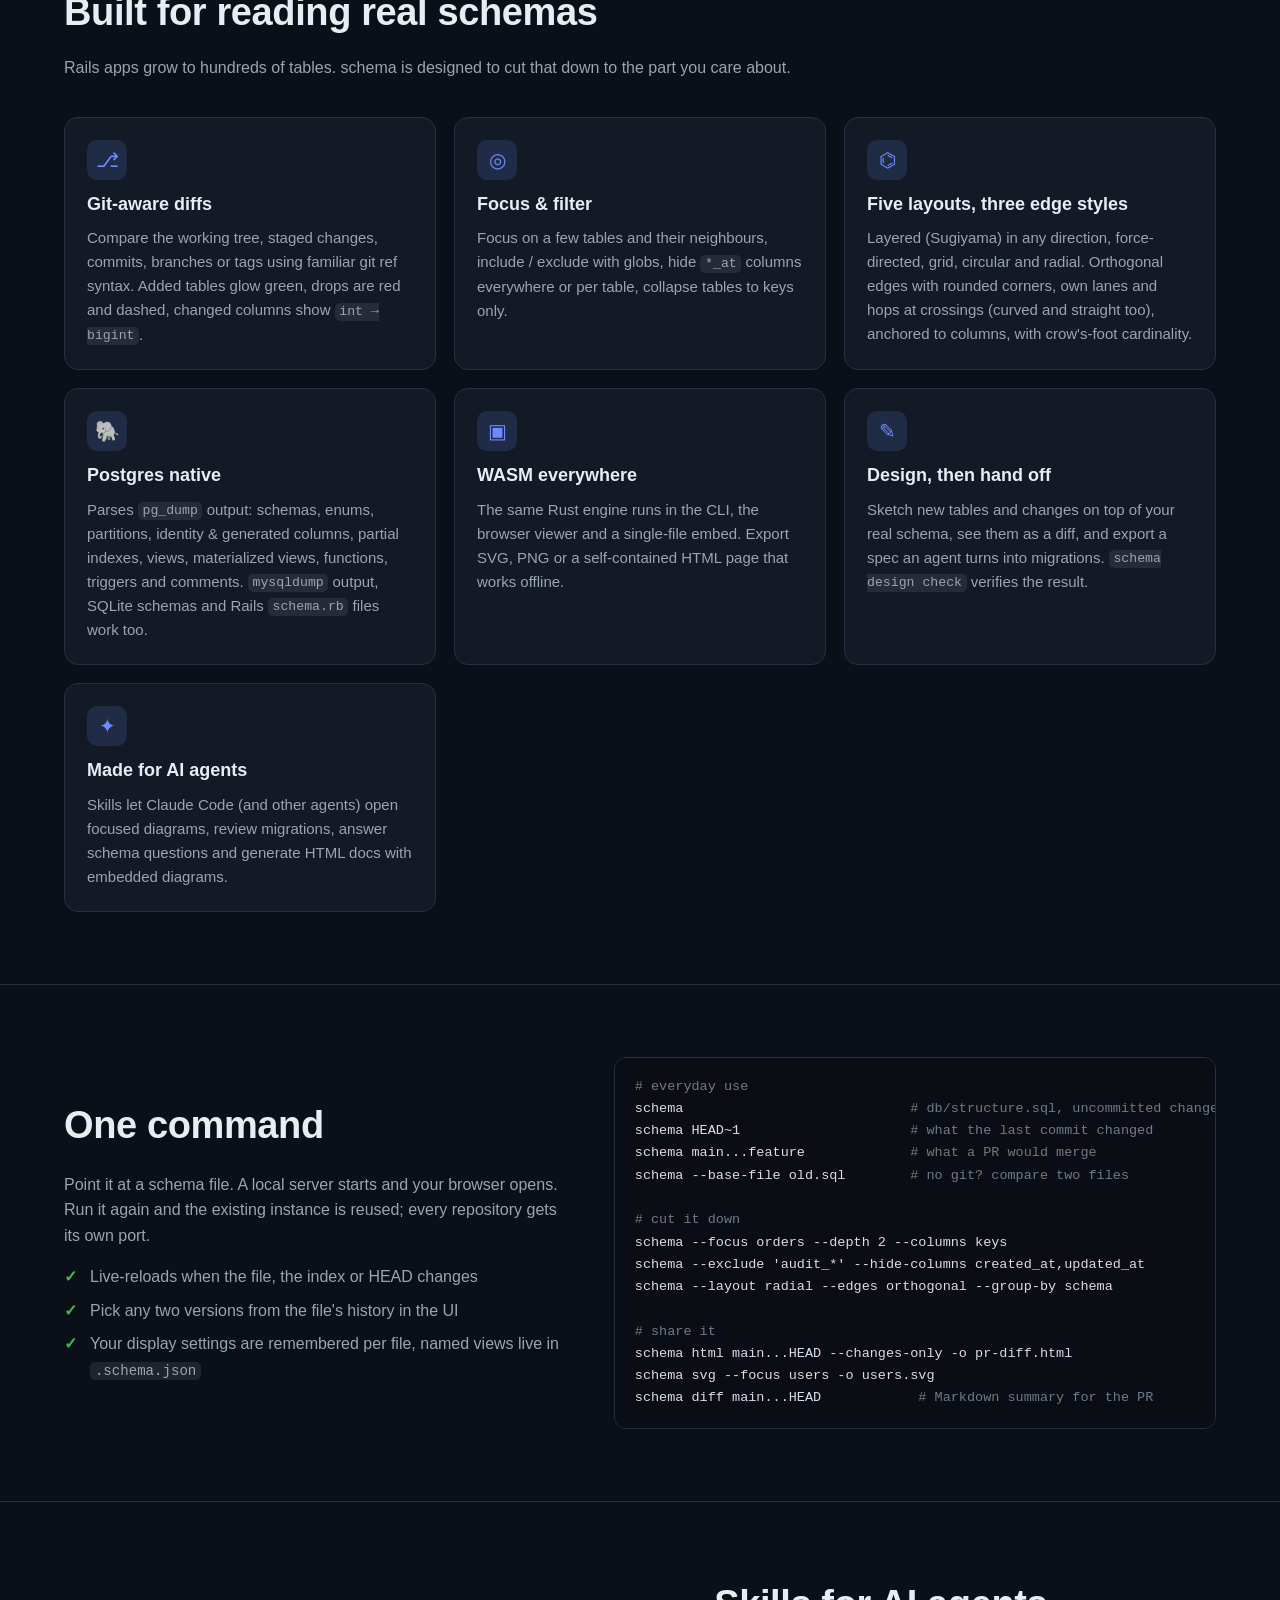
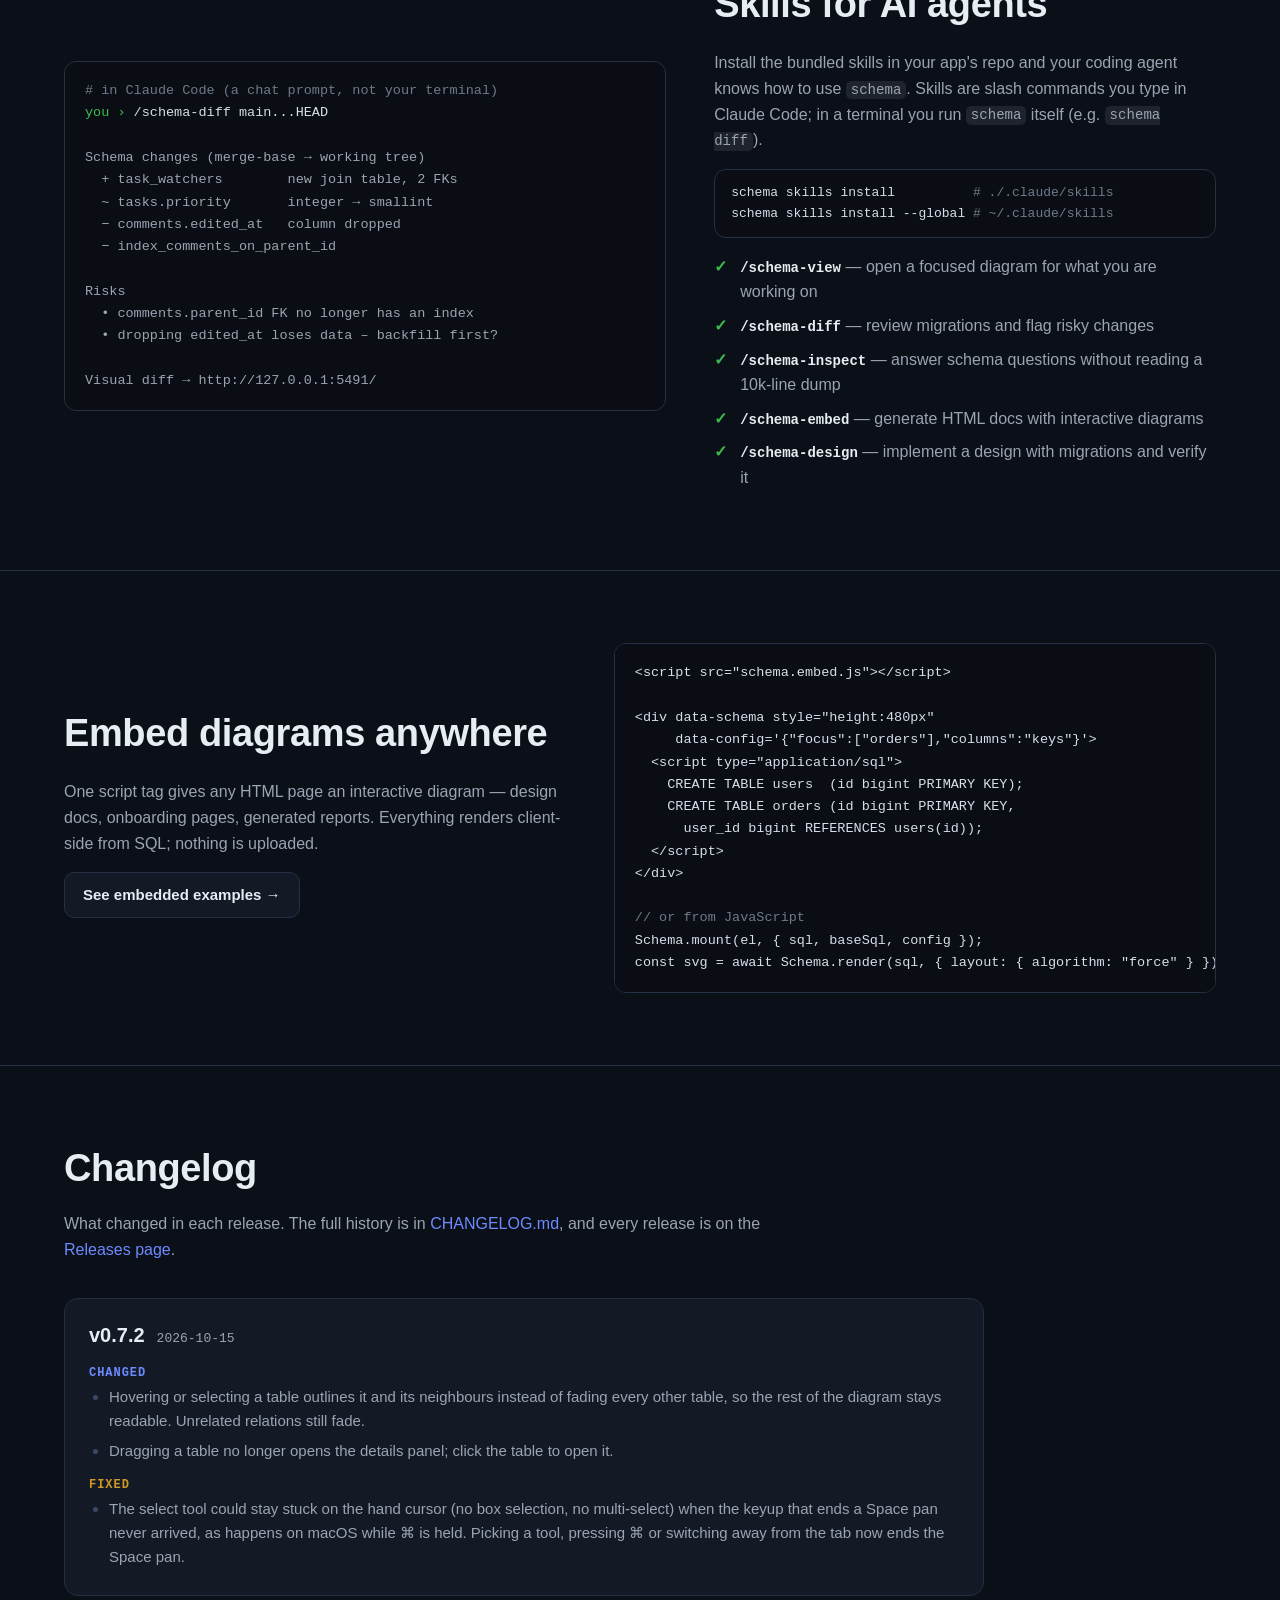
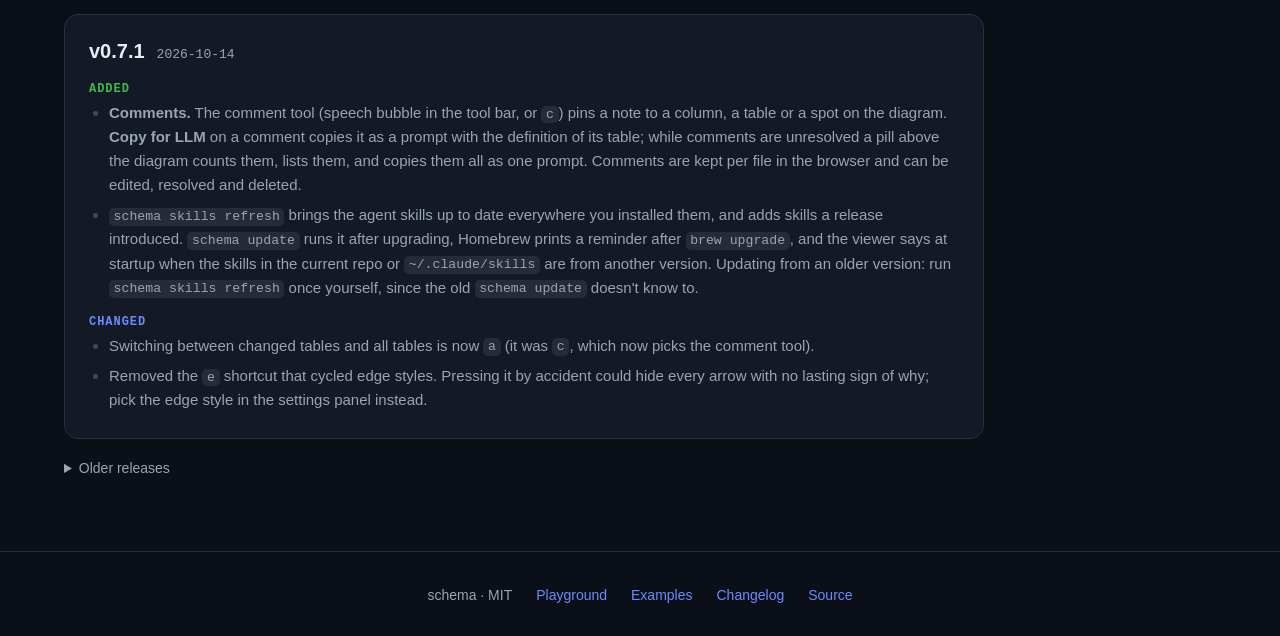
==== commit cff64861: "Site: rebuild for v0.7.2 Co-Authored-By: Claude Opus 5.5 <noreply@anthropic.com>" ====
--- a/docs/index.html
+++ b/docs/index.html
@@ -220,6 +220,18 @@
   <h2>Changelog</h2>
   <p class="sub">What changed in each release. The full history is in <a href="https://github.com/dobrinov/schema/blob/main/CHANGELOG.md">CHANGELOG.md</a>, and every release is on the <a href="https://github.com/dobrinov/schema/releases">Releases page</a>.</p>
   <div class="releases">
+<article class="release" id="v0.7.2">
+  <h3>v0.7.2 <time datetime="2026-10-15">2026-10-15</time></h3>
+  <h4 class="group changed">Changed</h4>
+  <ul>
+    <li>Hovering or selecting a table outlines it and its neighbours instead of fading every other table, so the rest of the diagram stays readable. Unrelated relations still fade.</li>
+    <li>Dragging a table no longer opens the details panel; click the table to open it.</li>
+  </ul>
+  <h4 class="group fixed">Fixed</h4>
+  <ul>
+    <li>The select tool could stay stuck on the hand cursor (no box selection, no multi-select) when the keyup that ends a Space pan never arrived, as happens on macOS while ⌘ is held. Picking a tool, pressing ⌘ or switching away from the tab now ends the Space pan.</li>
+  </ul>
+</article>
 <article class="release" id="v0.7.1">
   <h3>v0.7.1 <time datetime="2026-10-14">2026-10-14</time></h3>
   <h4 class="group added">Added</h4>
@@ -233,6 +245,8 @@
     <li>Removed the <code>e</code> shortcut that cycled edge styles. Pressing it by accident could hide every arrow with no lasting sign of why; pick the edge style in the settings panel instead.</li>
   </ul>
 </article>
+<details class="older">
+<summary>Older releases</summary>
 <article class="release" id="v0.7.0">
   <h3>v0.7.0 <time datetime="2026-10-06">2026-10-06</time></h3>
   <h4 class="group added">Added</h4>
@@ -247,8 +261,6 @@
     <li>A file that yields no tables now gives a warning instead of an empty diagram with no explanation.</li>
   </ul>
 </article>
-<details class="older">
-<summary>Older releases</summary>
 <article class="release" id="v0.6.0">
   <h3>v0.6.0 <time datetime="2026-10-02">2026-10-02</time></h3>
   <h4 class="group added">Added</h4>
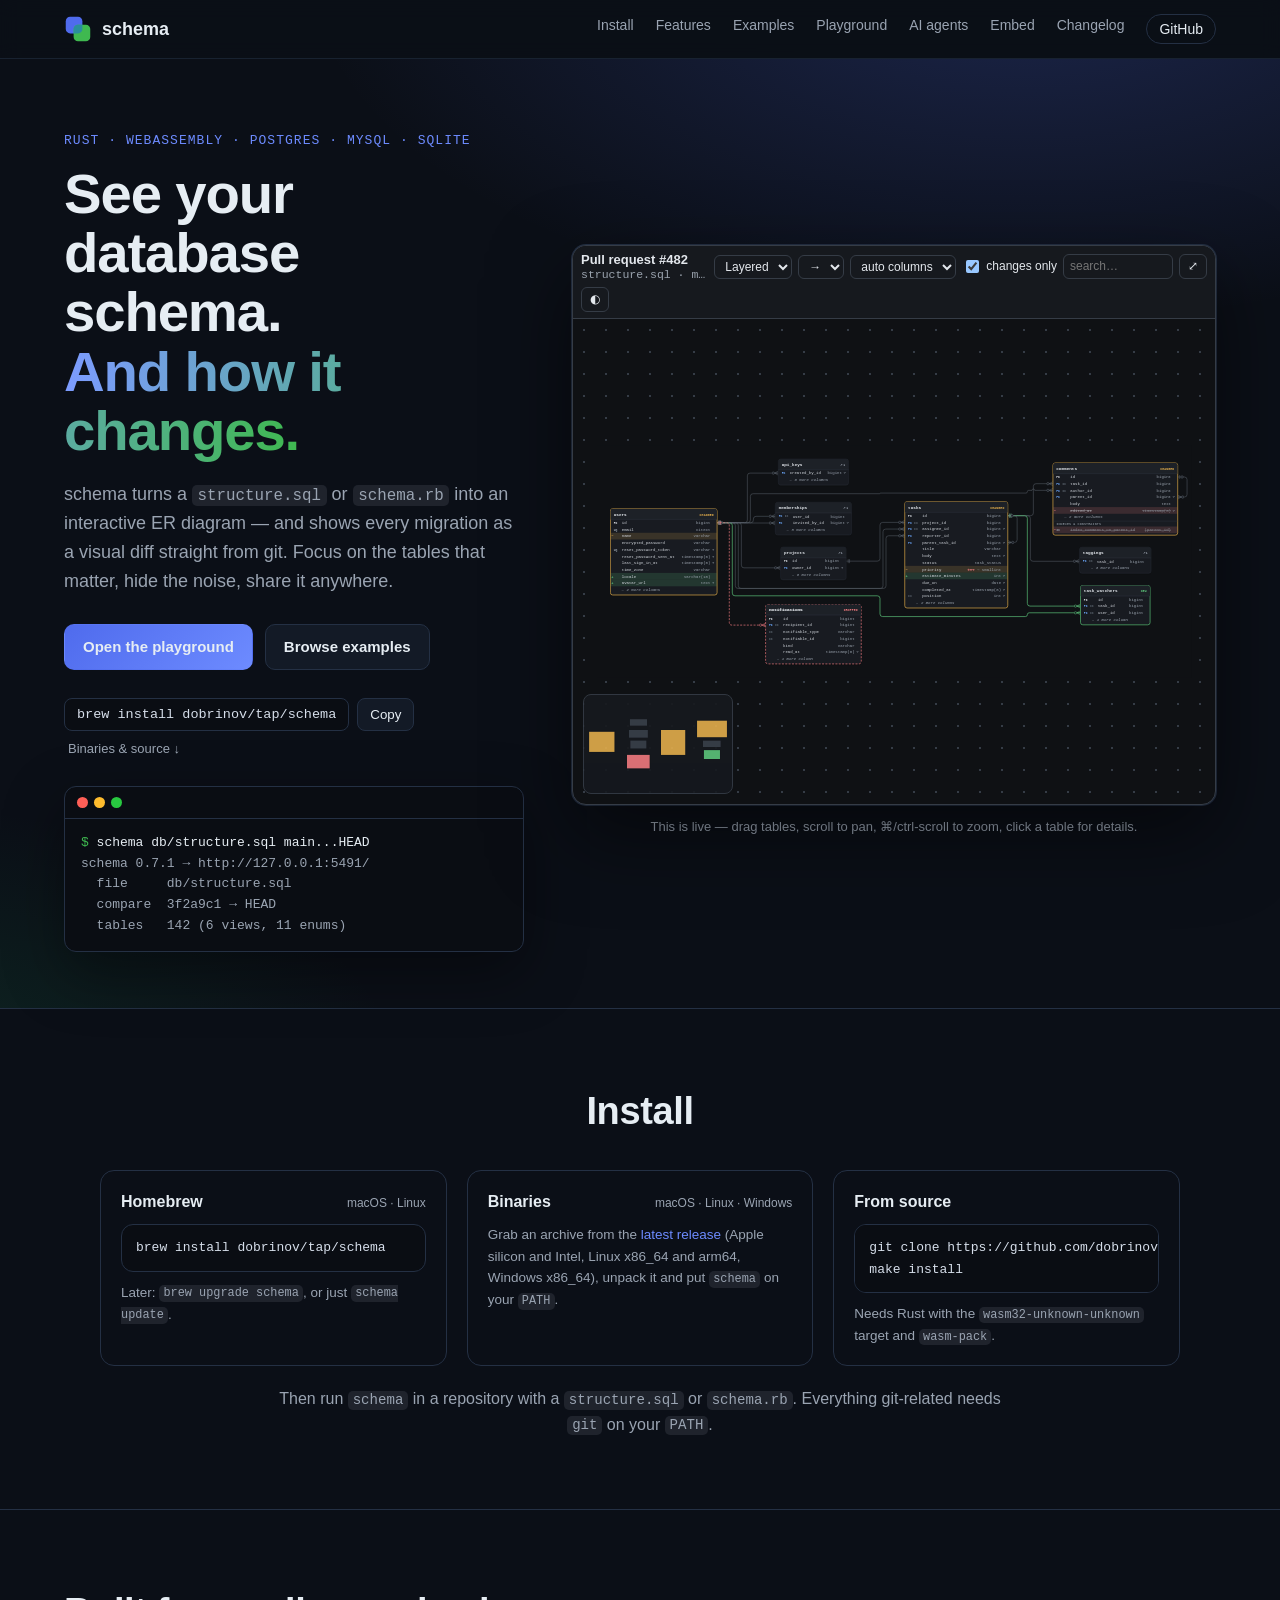
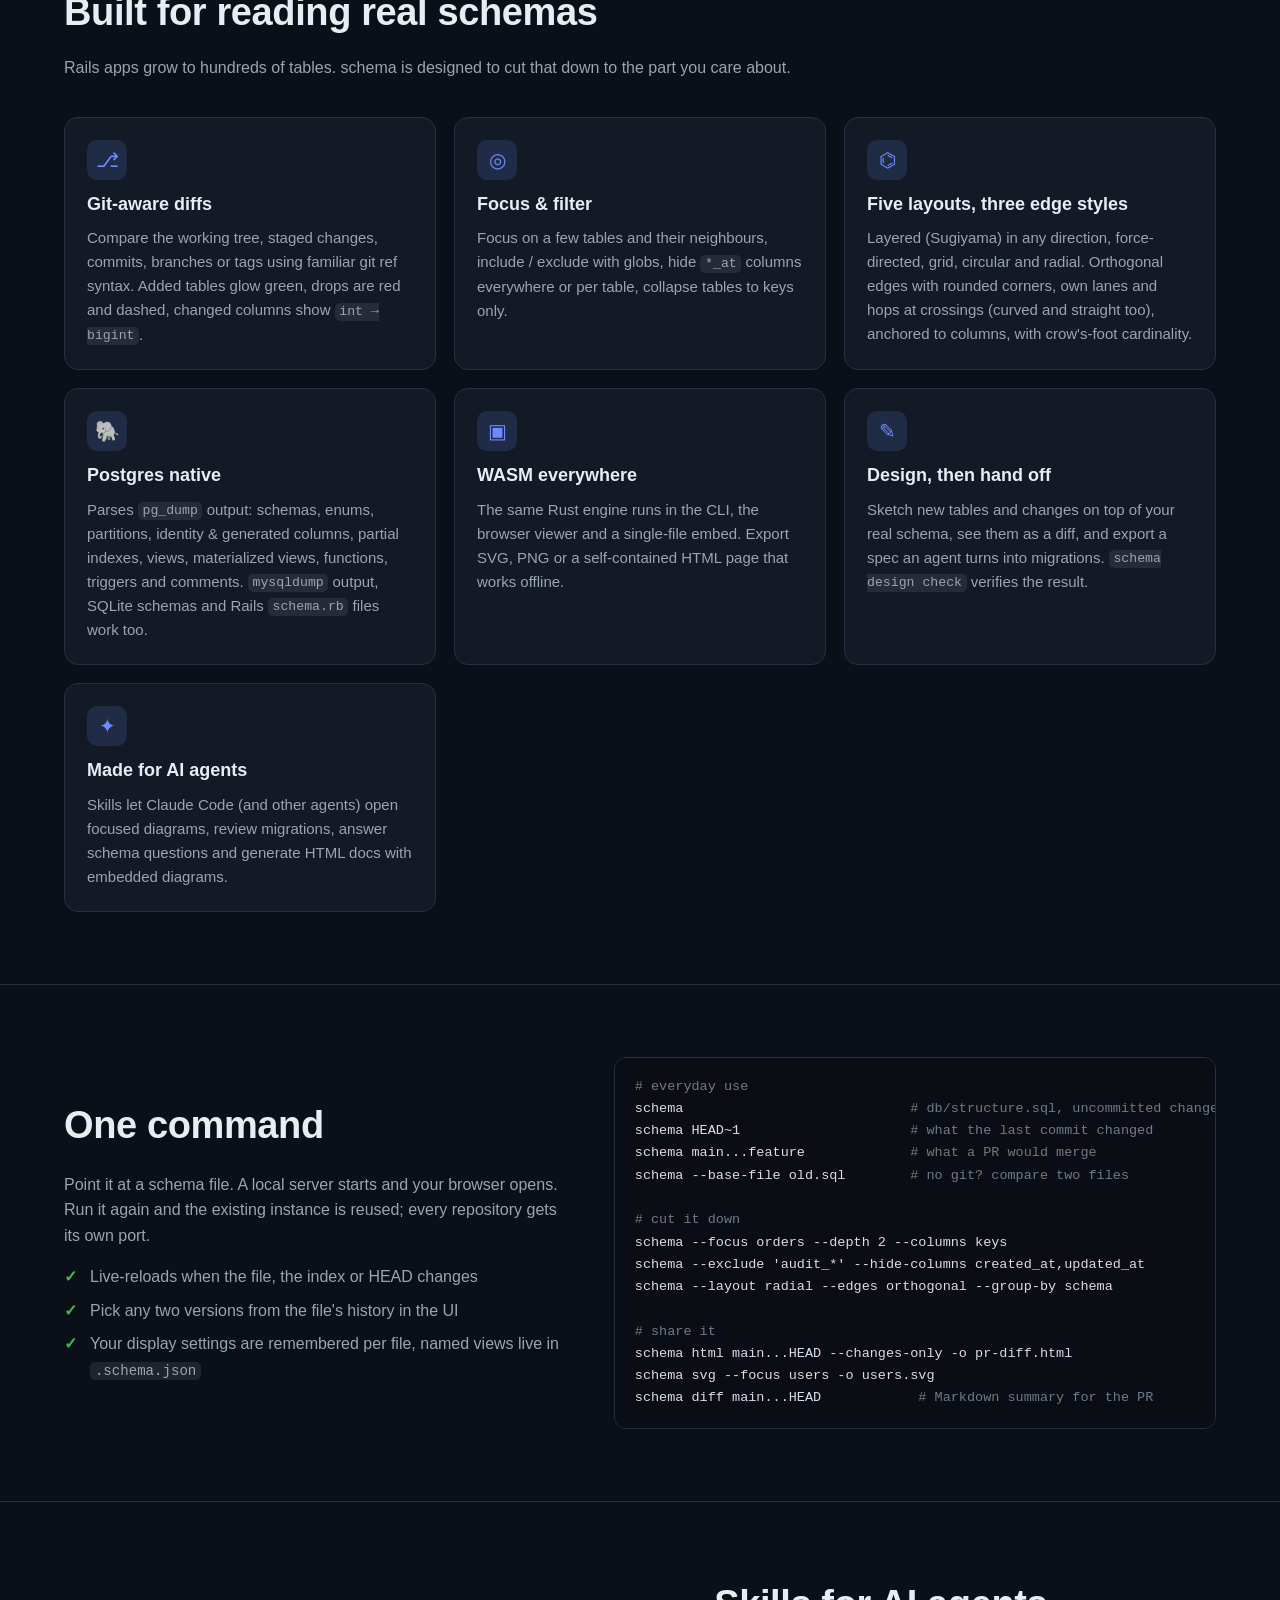
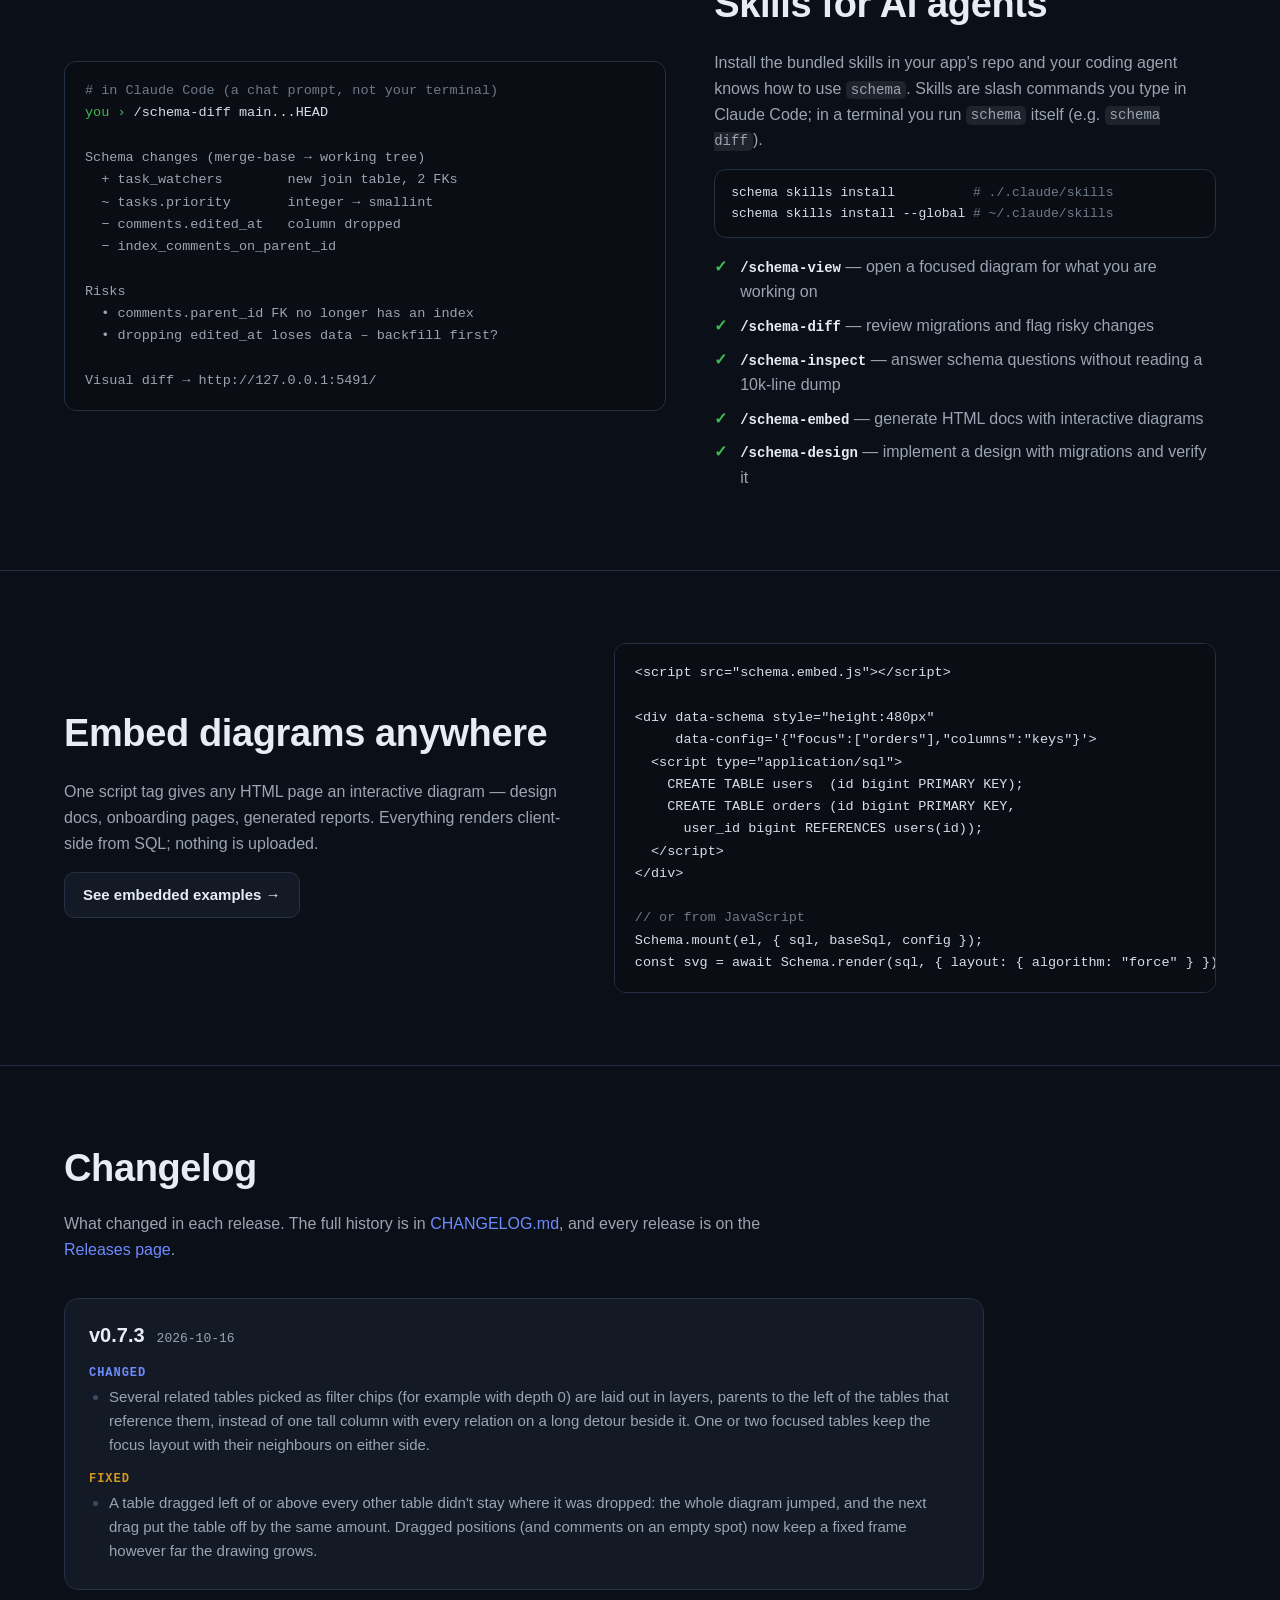
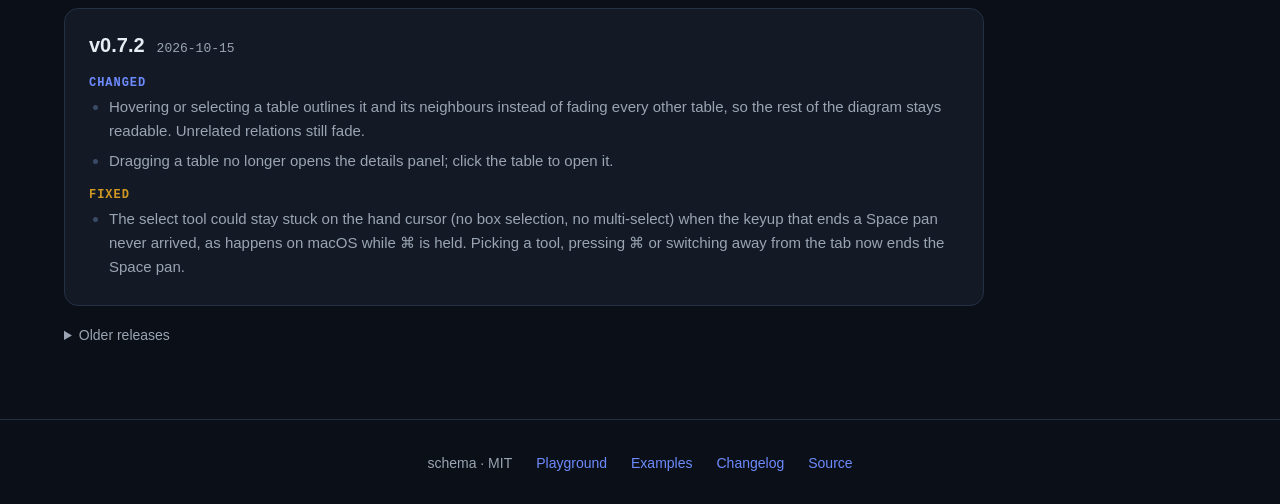
==== commit 84fefb40: "Site: rebuild for v0.7.3 Co-Authored-By: Claude Opus 5.5 <noreply@anthropic.com>" ====
--- a/docs/index.html
+++ b/docs/index.html
@@ -220,6 +220,17 @@
   <h2>Changelog</h2>
   <p class="sub">What changed in each release. The full history is in <a href="https://github.com/dobrinov/schema/blob/main/CHANGELOG.md">CHANGELOG.md</a>, and every release is on the <a href="https://github.com/dobrinov/schema/releases">Releases page</a>.</p>
   <div class="releases">
+<article class="release" id="v0.7.3">
+  <h3>v0.7.3 <time datetime="2026-10-16">2026-10-16</time></h3>
+  <h4 class="group changed">Changed</h4>
+  <ul>
+    <li>Several related tables picked as filter chips (for example with depth 0) are laid out in layers, parents to the left of the tables that reference them, instead of one tall column with every relation on a long detour beside it. One or two focused tables keep the focus layout with their neighbours on either side.</li>
+  </ul>
+  <h4 class="group fixed">Fixed</h4>
+  <ul>
+    <li>A table dragged left of or above every other table didn't stay where it was dropped: the whole diagram jumped, and the next drag put the table off by the same amount. Dragged positions (and comments on an empty spot) now keep a fixed frame however far the drawing grows.</li>
+  </ul>
+</article>
 <article class="release" id="v0.7.2">
   <h3>v0.7.2 <time datetime="2026-10-15">2026-10-15</time></h3>
   <h4 class="group changed">Changed</h4>
@@ -232,6 +243,8 @@
     <li>The select tool could stay stuck on the hand cursor (no box selection, no multi-select) when the keyup that ends a Space pan never arrived, as happens on macOS while ⌘ is held. Picking a tool, pressing ⌘ or switching away from the tab now ends the Space pan.</li>
   </ul>
 </article>
+<details class="older">
+<summary>Older releases</summary>
 <article class="release" id="v0.7.1">
   <h3>v0.7.1 <time datetime="2026-10-14">2026-10-14</time></h3>
   <h4 class="group added">Added</h4>
@@ -245,8 +258,6 @@
     <li>Removed the <code>e</code> shortcut that cycled edge styles. Pressing it by accident could hide every arrow with no lasting sign of why; pick the edge style in the settings panel instead.</li>
   </ul>
 </article>
-<details class="older">
-<summary>Older releases</summary>
 <article class="release" id="v0.7.0">
   <h3>v0.7.0 <time datetime="2026-10-06">2026-10-06</time></h3>
   <h4 class="group added">Added</h4>
